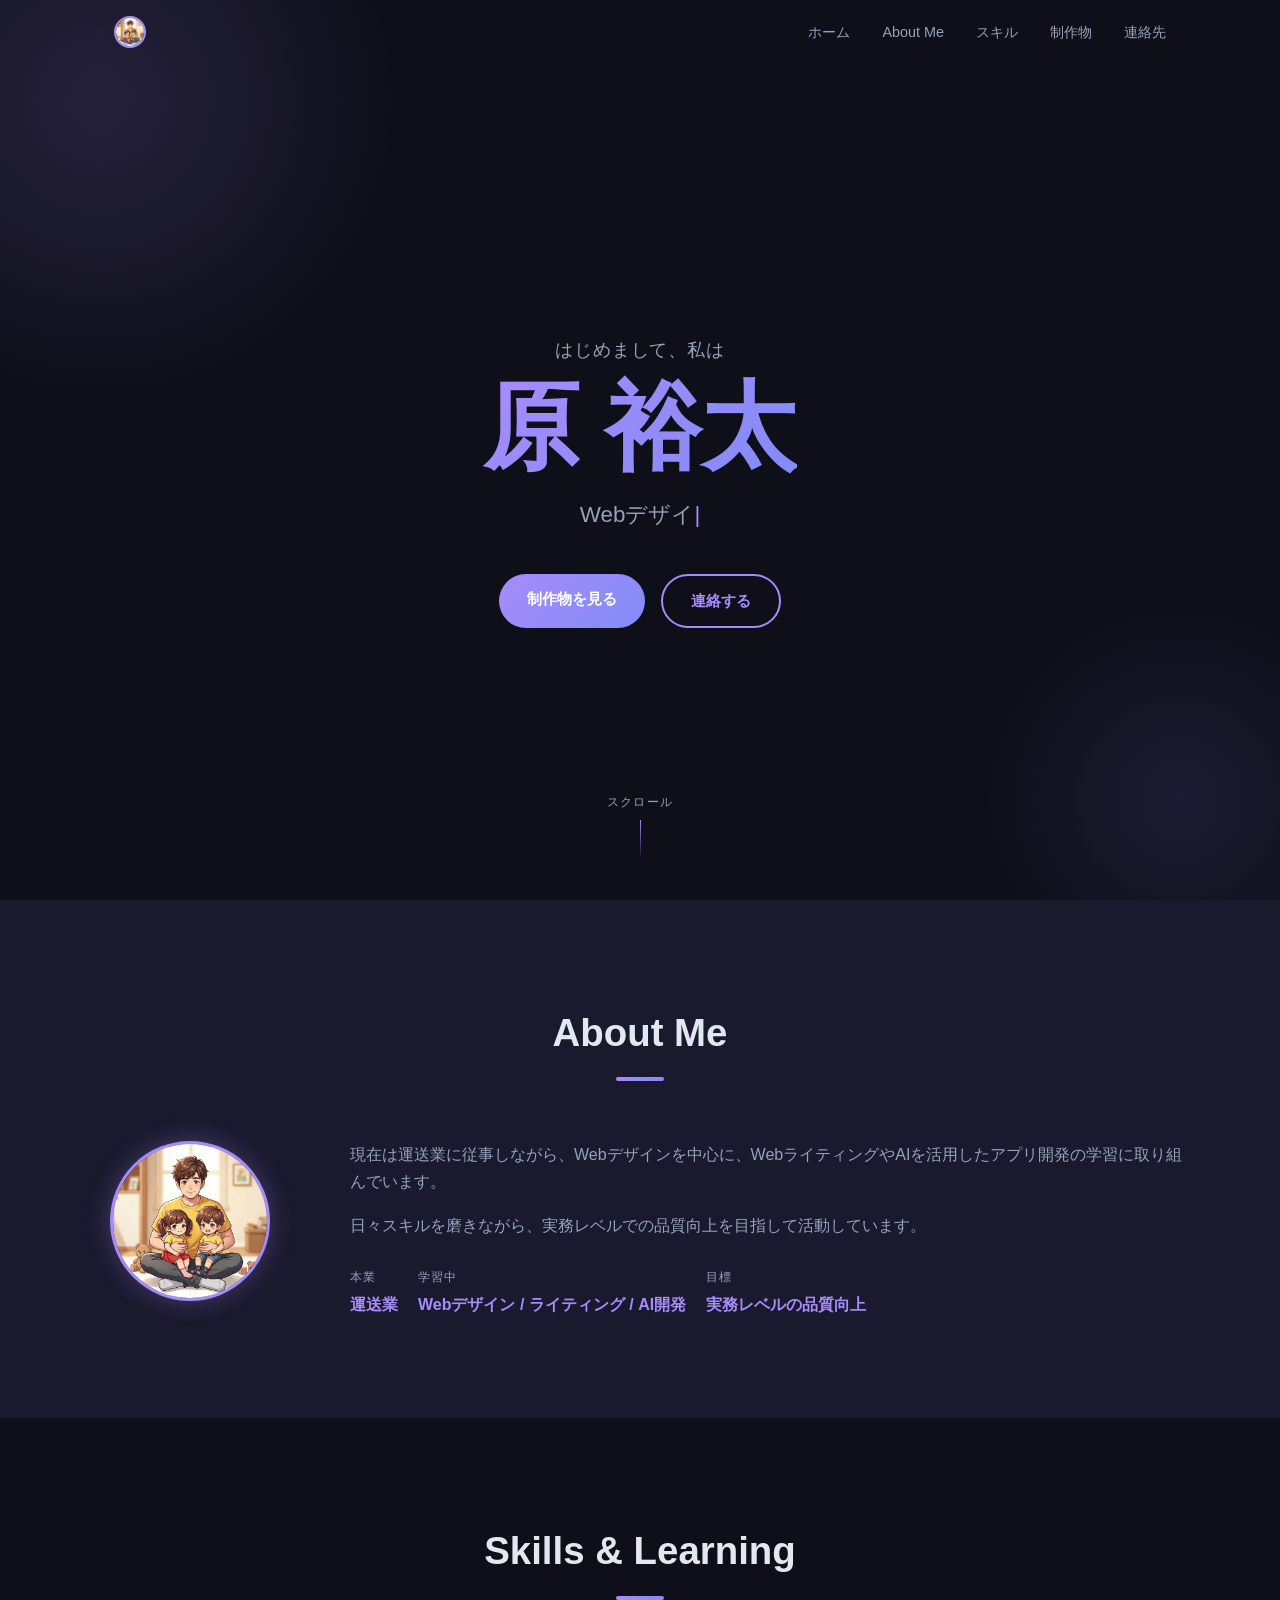
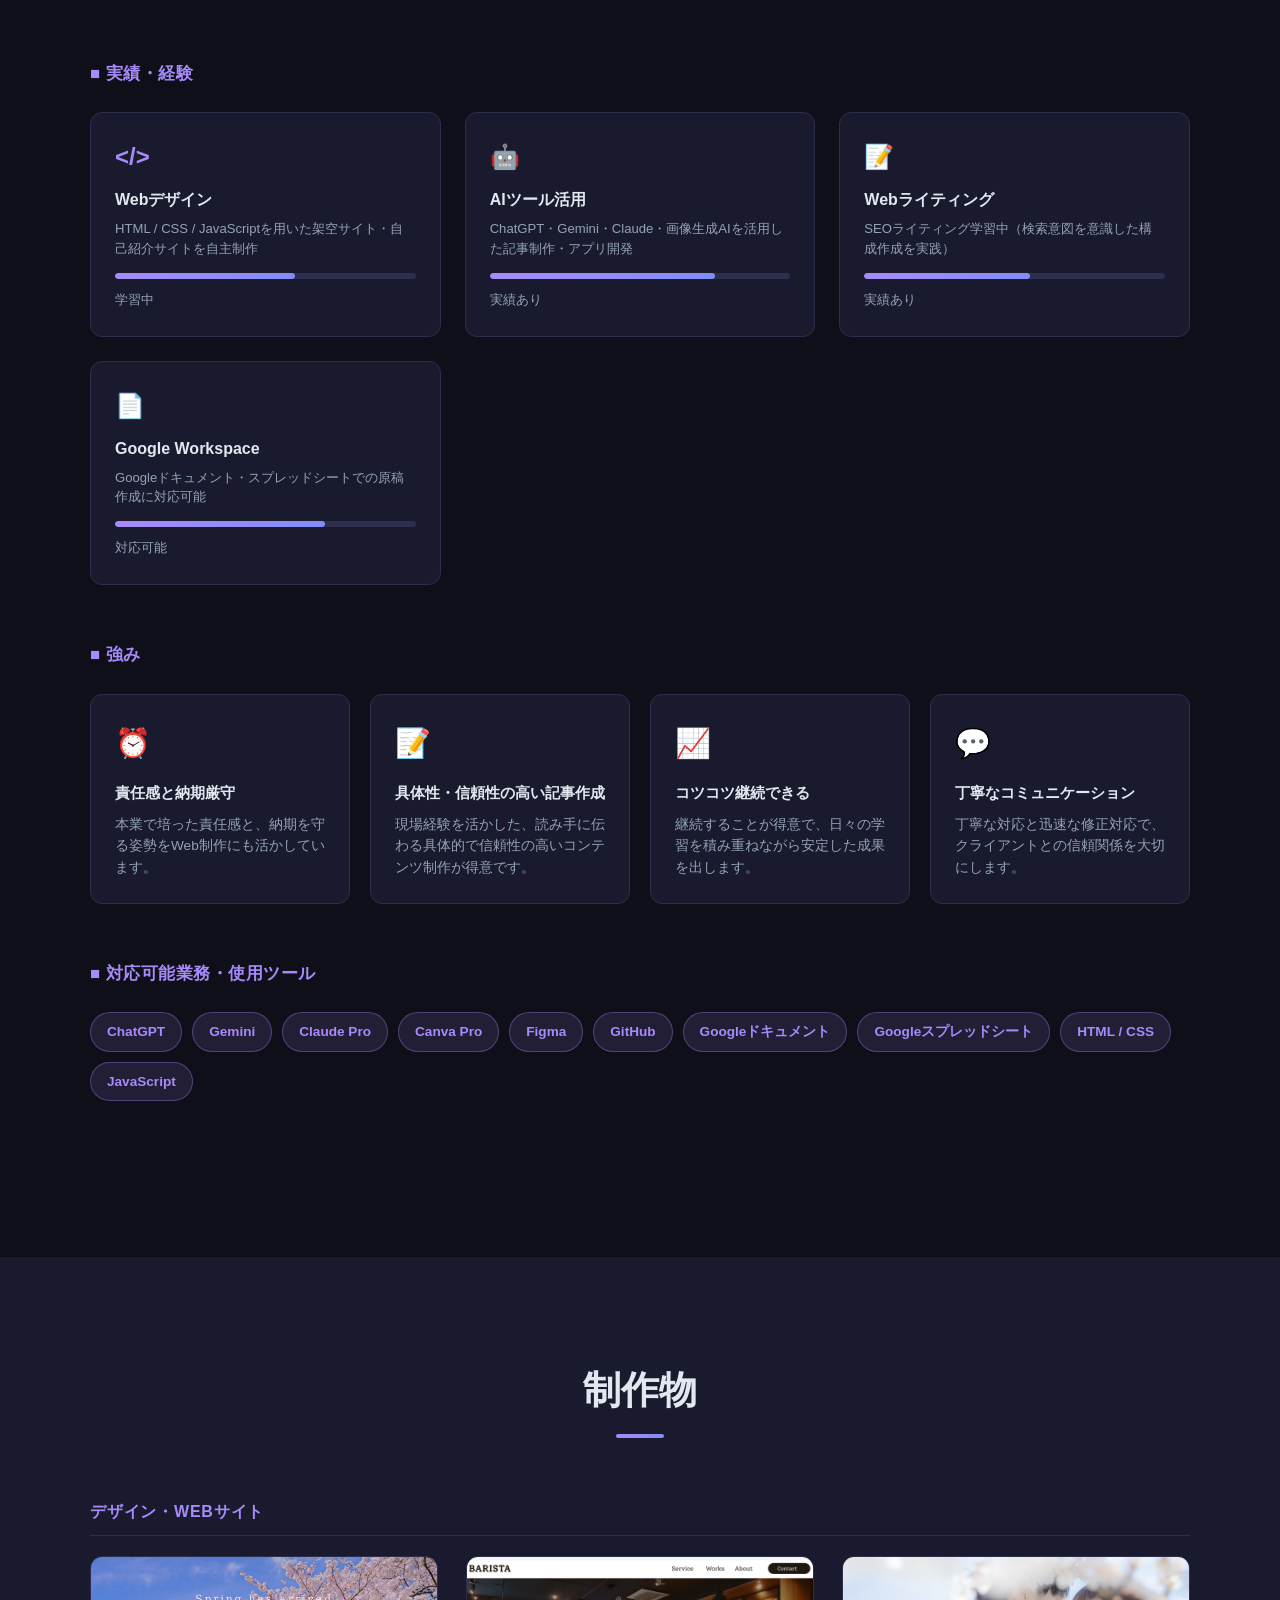
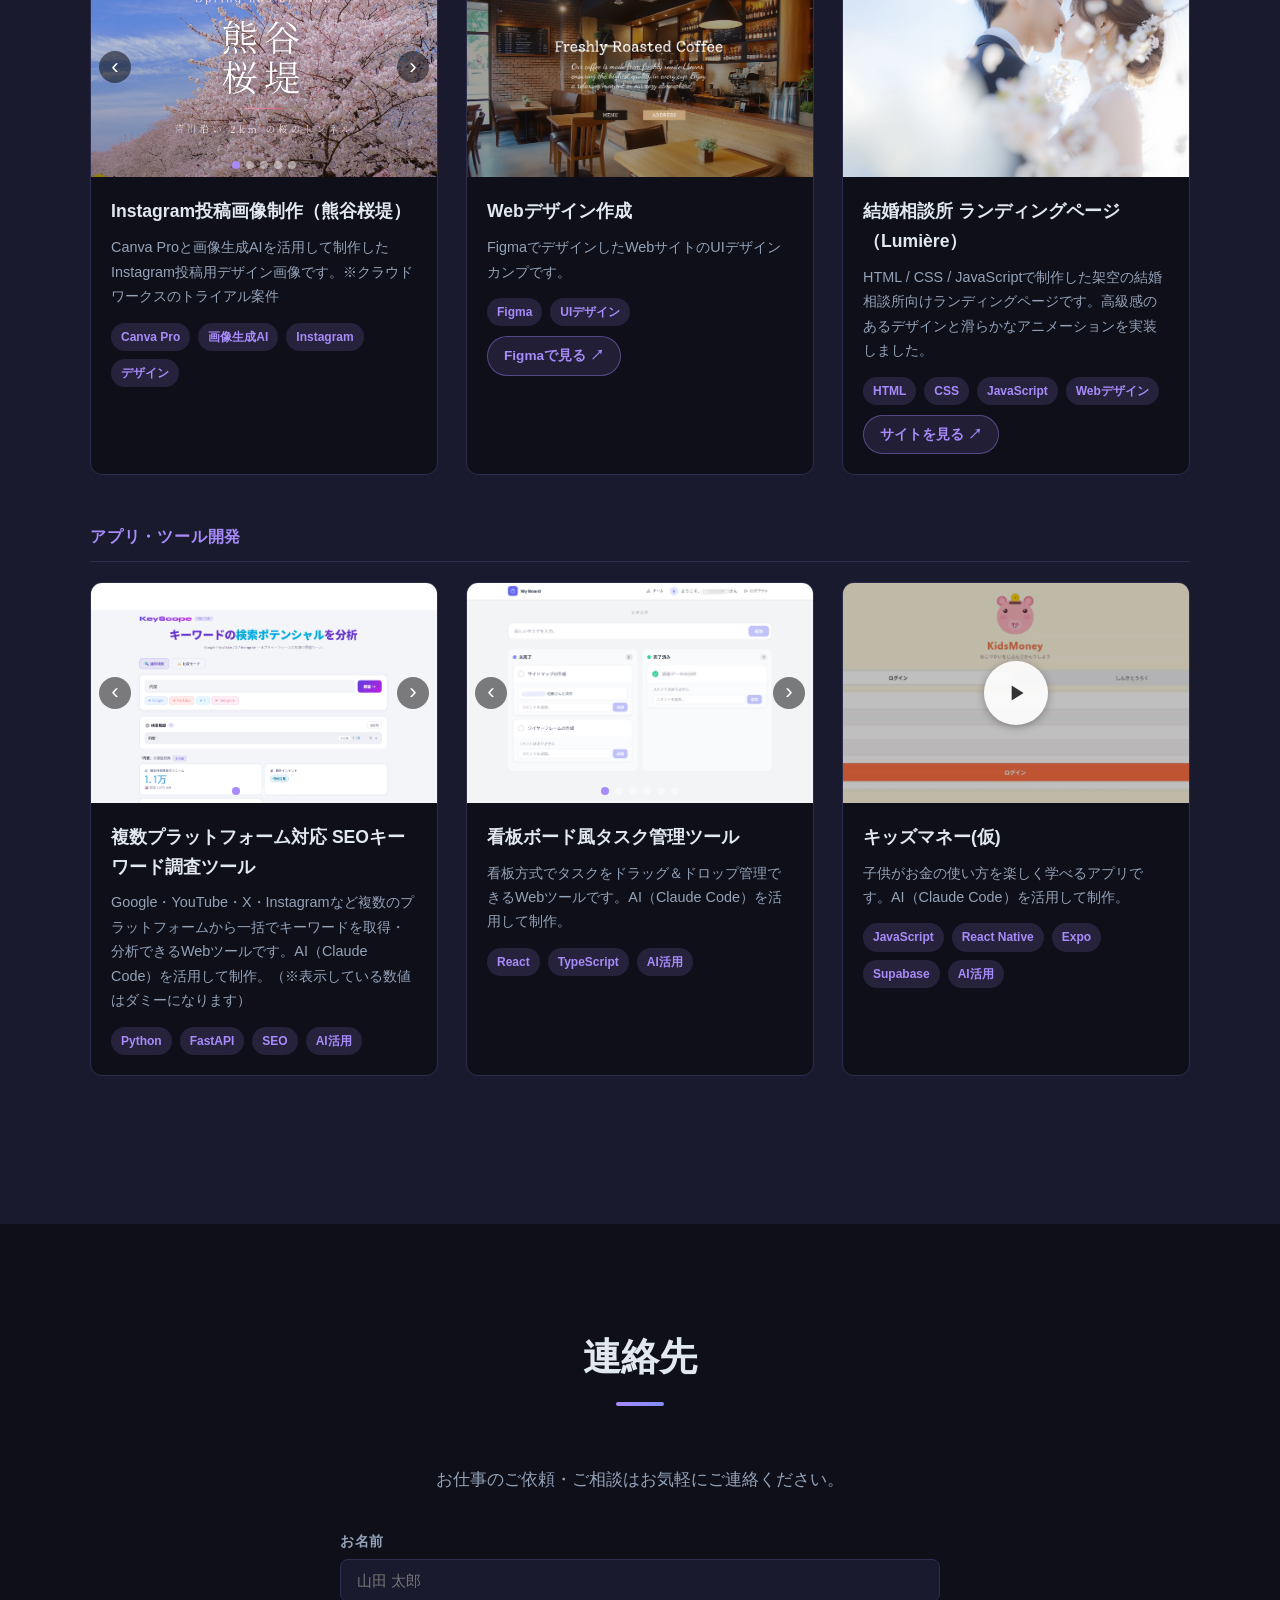
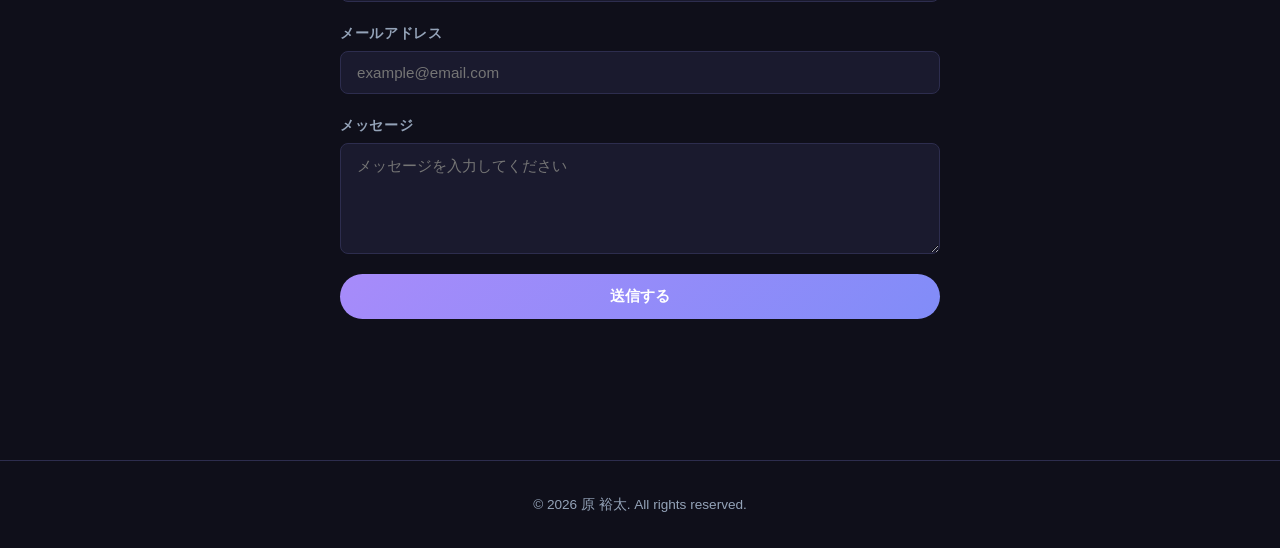
==== index.html @ 86b6c6b3 "キッズマネー動画プレイヤーをカスタムコントロールに変更 ネイティブコントロールを廃止し全画面ボタンを根本的に削除。 再生/一時停止・シークバー・時間表示のカスタムUIを実装。  Co-Authored" ====
<!DOCTYPE html>
<html lang="ja">
<head>
  <meta charset="UTF-8">
  <meta name="viewport" content="width=device-width, initial-scale=1.0">
  <title>Portfolio | 原 裕太</title>
  <link rel="stylesheet" href="style.css">
</head>
<body>

  <!-- ナビゲーション -->
  <nav id="navbar">
    <div class="nav-container">
      <a href="#hero" class="nav-logo"><img src="photo2.png" alt="原 裕太" class="nav-avatar"></a>
      <ul class="nav-links">
        <li><a href="#hero">ホーム</a></li>
        <li><a href="#about">About Me</a></li>
        <li><a href="#skills">スキル</a></li>
        <li><a href="#works">制作物</a></li>
        <li><a href="#contact">連絡先</a></li>
      </ul>
      <button class="hamburger" id="hamburger" aria-label="メニュー">
        <span></span><span></span><span></span>
      </button>
    </div>
  </nav>

  <!-- ヒーローセクション -->
  <section id="hero">
    <div class="hero-content">
      <p class="hero-greeting">はじめまして、私は</p>
      <h1 class="hero-name">原 裕太</h1>
      <p class="hero-title"><span id="typed-text"></span><span class="cursor">|</span></p>
      <div class="hero-buttons">
        <a href="#works" class="btn btn-primary">制作物を見る</a>
        <a href="#contact" class="btn btn-outline">連絡する</a>
      </div>
    </div>
    <div class="hero-scroll">
      <span>スクロール</span>
      <div class="scroll-line"></div>
    </div>
  </section>

  <!-- About Me セクション -->
  <section id="about">
    <div class="container">
      <h2 class="section-title fade-in">About Me</h2>
      <div class="about-grid">
        <div class="about-avatar fade-in">
          <div class="avatar-circle">
            <img src="photo2.png" alt="原 裕太">
          </div>
        </div>
        <div class="about-text fade-in">
          <p>現在は運送業に従事しながら、Webデザインを中心に、WebライティングやAIを活用したアプリ開発の学習に取り組んでいます。</p>
          <p>日々スキルを磨きながら、実務レベルでの品質向上を目指して活動しています。</p>
          <div class="about-meta">
            <div class="meta-item">
              <span class="meta-label">本業</span>
              <span class="meta-value">運送業</span>
            </div>
            <div class="meta-item">
              <span class="meta-label">学習中</span>
              <span class="meta-value">Webデザイン / ライティング / AI開発</span>
            </div>
            <div class="meta-item">
              <span class="meta-label">目標</span>
              <span class="meta-value">実務レベルの品質向上</span>
            </div>
          </div>
        </div>
      </div>
    </div>
  </section>

  <!-- スキルセクション -->
  <section id="skills">
    <div class="container">
      <h2 class="section-title fade-in">Skills &amp; Learning</h2>

      <!-- 実績・経験 -->
      <div class="skills-block fade-in">
        <h3 class="skills-block-title">&#9632; 実績・経験</h3>
        <div class="skills-grid">
          <div class="skill-card">
            <div class="skill-icon">&#60;/&#62;</div>
            <h4>Webデザイン</h4>
            <p class="skill-desc">HTML / CSS / JavaScriptを用いた架空サイト・自己紹介サイトを自主制作</p>
            <div class="skill-bar"><div class="skill-fill" data-width="60"></div></div>
            <span class="skill-percent">学習中</span>
          </div>
          <div class="skill-card">
            <div class="skill-icon">&#129302;</div>
            <h4>AIツール活用</h4>
            <p class="skill-desc">ChatGPT・Gemini・Claude・画像生成AIを活用した記事制作・アプリ開発</p>
            <div class="skill-bar"><div class="skill-fill" data-width="75"></div></div>
            <span class="skill-percent">実績あり</span>
          </div>
          <div class="skill-card">
            <div class="skill-icon">&#128221;</div>
            <h4>Webライティング</h4>
            <p class="skill-desc">SEOライティング学習中（検索意図を意識した構成作成を実践）</p>
            <div class="skill-bar"><div class="skill-fill" data-width="55"></div></div>
            <span class="skill-percent">実績あり</span>
          </div>
          <div class="skill-card">
            <div class="skill-icon">&#128196;</div>
            <h4>Google Workspace</h4>
            <p class="skill-desc">Googleドキュメント・スプレッドシートでの原稿作成に対応可能</p>
            <div class="skill-bar"><div class="skill-fill" data-width="70"></div></div>
            <span class="skill-percent">対応可能</span>
          </div>
        </div>
      </div>

      <!-- 強み -->
      <div class="strengths-block fade-in">
        <h3 class="skills-block-title">&#9632; 強み</h3>
        <div class="strengths-grid">
          <div class="strength-card">
            <div class="strength-icon">&#9200;</div>
            <h4>責任感と納期厳守</h4>
            <p>本業で培った責任感と、納期を守る姿勢をWeb制作にも活かしています。</p>
          </div>
          <div class="strength-card">
            <div class="strength-icon">&#128221;</div>
            <h4>具体性・信頼性の高い記事作成</h4>
            <p>現場経験を活かした、読み手に伝わる具体的で信頼性の高いコンテンツ制作が得意です。</p>
          </div>
          <div class="strength-card">
            <div class="strength-icon">&#128200;</div>
            <h4>コツコツ継続できる</h4>
            <p>継続することが得意で、日々の学習を積み重ねながら安定した成果を出します。</p>
          </div>
          <div class="strength-card">
            <div class="strength-icon">&#128172;</div>
            <h4>丁寧なコミュニケーション</h4>
            <p>丁寧な対応と迅速な修正対応で、クライアントとの信頼関係を大切にします。</p>
          </div>
        </div>
      </div>

      <!-- 使用ツール -->
      <div class="tools-block fade-in">
        <h3 class="skills-block-title">&#9632; 対応可能業務・使用ツール</h3>
        <div class="tools-list">
          <span class="tool-badge">ChatGPT</span>
          <span class="tool-badge">Gemini</span>
          <span class="tool-badge">Claude Pro</span>
          <span class="tool-badge">Canva Pro</span>
          <span class="tool-badge">Figma</span>
          <span class="tool-badge">GitHub</span>
          <span class="tool-badge">Googleドキュメント</span>
          <span class="tool-badge">Googleスプレッドシート</span>
          <span class="tool-badge">HTML / CSS</span>
          <span class="tool-badge">JavaScript</span>
        </div>
      </div>

    </div>
  </section>

  <!-- 制作物セクション -->
  <section id="works">
    <div class="container">
      <h2 class="section-title fade-in">制作物</h2>

      <div class="works-category fade-in">
        <h3 class="works-category-title">デザイン・WEBサイト</h3>
        <div class="works-grid">
          <div class="work-card fade-in">
            <div class="work-thumb work-slider-wrap">
              <div class="work-slider">
                <img src="熊谷桜堤1枚目.PNG" class="slider-img" alt="熊谷桜堤 Instagram投稿 1枚目">
                <img src="熊谷桜堤2枚目.PNG" class="slider-img" alt="熊谷桜堤 Instagram投稿 2枚目">
                <img src="熊谷桜堤3枚目.PNG" class="slider-img" alt="熊谷桜堤 Instagram投稿 3枚目">
                <img src="熊谷桜堤4枚目.PNG" class="slider-img" alt="熊谷桜堤 Instagram投稿 4枚目">
                <img src="熊谷桜堤5枚目.PNG" class="slider-img" alt="熊谷桜堤 Instagram投稿 5枚目">
              </div>
              <button class="slider-prev" aria-label="前へ">&#8249;</button>
              <button class="slider-next" aria-label="次へ">&#8250;</button>
              <div class="slider-dots">
                <span class="dot active"></span>
                <span class="dot"></span>
                <span class="dot"></span>
                <span class="dot"></span>
                <span class="dot"></span>
              </div>
            </div>
            <div class="work-info">
              <h3>Instagram投稿画像制作（熊谷桜堤）</h3>
              <p>Canva Proと画像生成AIを活用して制作したInstagram投稿用デザイン画像です。※クラウドワークスのトライアル案件</p>
              <div class="work-tags">
                <span class="tag">Canva Pro</span>
                <span class="tag">画像生成AI</span>
                <span class="tag">Instagram</span>
                <span class="tag">デザイン</span>
              </div>
            </div>
          </div>
          <div class="work-card fade-in">
            <div class="work-thumb" style="overflow: hidden; padding: 0; height: 220px;">
              <img src="BARISTA.png" alt="Webデザイン作成 BARISTA" style="width: 100%; height: 100%; object-fit: cover;">
            </div>
            <div class="work-info">
              <h3>Webデザイン作成</h3>
              <p>FigmaでデザインしたWebサイトのUIデザインカンプです。</p>
              <div class="work-tags">
                <span class="tag">Figma</span>
                <span class="tag">UIデザイン</span>
              </div>
              <a href="https://www.figma.com/design/JNxG5Az2VzM9Ky0dOaCyzb/Web%E3%83%87%E3%82%B6%E3%82%A4%E3%83%B3%EF%BC%91?node-id=10-17&t=kRoT1sZEmLHIhPpi-1" target="_blank" rel="noopener noreferrer" class="work-link">Figmaで見る &#8599;</a>
            </div>
          </div>
          <div class="work-card fade-in">
            <div class="work-thumb" style="overflow: hidden; padding: 0; height: 220px;">
              <img src="lumiere-site/images/hero-img-main.jpg" alt="Lumière 結婚相談所サイト" style="width: 100%; height: 100%; object-fit: cover;">
            </div>
            <div class="work-info">
              <h3>結婚相談所 ランディングページ（Lumière）</h3>
              <p>HTML / CSS / JavaScriptで制作した架空の結婚相談所向けランディングページです。高級感のあるデザインと滑らかなアニメーションを実装しました。</p>
              <div class="work-tags">
                <span class="tag">HTML</span>
                <span class="tag">CSS</span>
                <span class="tag">JavaScript</span>
                <span class="tag">Webデザイン</span>
              </div>
              <a href="lumiere-site/index.html" target="_blank" rel="noopener noreferrer" class="work-link">サイトを見る &#8599;</a>
            </div>
          </div>
        </div>
      </div>

      <div class="works-category fade-in">
        <h3 class="works-category-title">アプリ・ツール開発</h3>
        <div class="works-grid">
          <div class="work-card fade-in">
            <div class="work-thumb work-slider-wrap">
              <div class="work-slider">
                <img src="keyscope1.png" class="slider-img" alt="SEOキーワード調査ツール スクリーンショット1">
                <img src="keyscope2.png" class="slider-img" alt="SEOキーワード調査ツール スクリーンショット2">
                <img src="keyscope3.png" class="slider-img" alt="SEOキーワード調査ツール スクリーンショット3">
                <img src="keyscope4.png" class="slider-img" alt="SEOキーワード調査ツール スクリーンショット4">
                <img src="keyscope5.png" class="slider-img" alt="SEOキーワード調査ツール スクリーンショット5">
              </div>
              <button class="slider-prev" aria-label="前へ">&#8249;</button>
              <button class="slider-next" aria-label="次へ">&#8250;</button>
              <div class="slider-dots">
                <span class="dot active"></span>
                <span class="dot"></span>
                <span class="dot"></span>
                <span class="dot"></span>
                <span class="dot"></span>
              </div>
            </div>
            <div class="work-info">
              <h3>複数プラットフォーム対応 SEOキーワード調査ツール</h3>
              <p>Google・YouTube・X・Instagramなど複数のプラットフォームから一括でキーワードを取得・分析できるWebツールです。AI（Claude Code）を活用して制作。（※表示している数値はダミーになります）</p>
              <div class="work-tags">
                <span class="tag">Python</span>
                <span class="tag">FastAPI</span>
                <span class="tag">SEO</span>
                <span class="tag">AI活用</span>
              </div>
            </div>
          </div>
          <div class="work-card fade-in">
            <div class="work-thumb work-slider-wrap">
              <div class="work-slider">
                <img src="task1.png" class="slider-img" alt="看板ボード風タスク管理ツール スクリーンショット1">
                <img src="task2.png" class="slider-img" alt="看板ボード風タスク管理ツール スクリーンショット2">
                <img src="task3.png" class="slider-img" alt="看板ボード風タスク管理ツール スクリーンショット3">
                <img src="task4.png" class="slider-img" alt="看板ボード風タスク管理ツール スクリーンショット4">
                <img src="task5.png" class="slider-img" alt="看板ボード風タスク管理ツール スクリーンショット5">
                <img src="task6.png" class="slider-img" alt="看板ボード風タスク管理ツール スクリーンショット6">
              </div>
              <button class="slider-prev" aria-label="前へ">&#8249;</button>
              <button class="slider-next" aria-label="次へ">&#8250;</button>
              <div class="slider-dots">
                <span class="dot active"></span>
                <span class="dot"></span>
                <span class="dot"></span>
                <span class="dot"></span>
                <span class="dot"></span>
                <span class="dot"></span>
              </div>
            </div>
            <div class="work-info">
              <h3>看板ボード風タスク管理ツール</h3>
              <p>看板方式でタスクをドラッグ＆ドロップ管理できるWebツールです。AI（Claude Code）を活用して制作。</p>
              <div class="work-tags">
                <span class="tag">React</span>
                <span class="tag">TypeScript</span>
                <span class="tag">AI活用</span>
              </div>
            </div>
          </div>
          <div class="work-card fade-in">
            <div class="work-thumb kidsmoney-thumb" style="overflow: hidden; padding: 0; height: 220px; position: relative; cursor: pointer;">
              <video id="kidsmoneyVideo" src="キッズマネー4.mov" poster="キッズマネーサムネ.png" style="width: 100%; height: 100%; object-fit: cover;" preload="metadata" playsinline></video>
              <div class="kidsmoney-overlay" style="position: absolute; inset: 0; display: flex; align-items: center; justify-content: center; background: rgba(0,0,0,0.25);">
                <div style="width: 64px; height: 64px; background: rgba(255,255,255,0.9); border-radius: 50%; display: flex; align-items: center; justify-content: center; box-shadow: 0 2px 8px rgba(0,0,0,0.3); pointer-events: none;">
                  <svg width="26" height="26" viewBox="0 0 24 24"><polygon points="8,5 19,12 8,19" fill="#333"/></svg>
                </div>
              </div>
            </div>
            <div class="work-info">
              <h3>キッズマネー(仮)</h3>
              <p>子供がお金の使い方を楽しく学べるアプリです。AI（Claude Code）を活用して制作。</p>
              <div class="work-tags">
                <span class="tag">JavaScript</span>
                <span class="tag">React Native</span>
                <span class="tag">Expo</span>
                <span class="tag">Supabase</span>
                <span class="tag">AI活用</span>
              </div>
            </div>
          </div>
        </div>
      </div>

    </div>
  </section>

  <!-- 連絡先セクション -->
  <section id="contact">
    <div class="container">
      <h2 class="section-title fade-in">連絡先</h2>
      <div class="contact-wrapper fade-in">
        <p class="contact-lead">お仕事のご依頼・ご相談はお気軽にご連絡ください。</p>
        <form class="contact-form" id="contact-form" action="https://formspree.io/f/xpqbyqbp" method="POST">
          <div class="form-group">
            <label for="name">お名前</label>
            <input type="text" id="name" placeholder="山田 太郎" required>
          </div>
          <div class="form-group">
            <label for="email">メールアドレス</label>
            <input type="email" id="email" placeholder="example@email.com" required>
          </div>
          <div class="form-group">
            <label for="message">メッセージ</label>
            <textarea id="message" rows="5" placeholder="メッセージを入力してください" required></textarea>
          </div>
          <button type="submit" class="btn btn-primary btn-full">送信する</button>
          <p class="form-notice" id="form-notice"></p>
        </form>
      </div>
    </div>
  </section>

  <!-- フッター -->
  <footer>
    <p>&copy; 2026 原 裕太. All rights reserved.</p>
  </footer>

  <!-- 動画モーダル -->
  <div id="video-modal" style="display:none; position:fixed; inset:0; background:rgba(0,0,0,0.88); z-index:2000; align-items:center; justify-content:center;">
    <button id="video-modal-close" style="position:absolute; top:16px; right:20px; background:none; border:none; color:#fff; font-size:2.4rem; line-height:1; cursor:pointer; z-index:2001;">&times;</button>
    <div class="km-player">
      <video id="kidsmoneyModalVideo" src="キッズマネー4.mov" style="width:100%; max-height:78vh; display:block; border-radius:8px 8px 0 0; background:#000;"></video>
      <div class="km-controls">
        <button class="km-playbtn" aria-label="再生">&#9654;</button>
        <span class="km-time">0:00</span>
        <input type="range" class="km-progress" value="0" min="0" max="100" step="0.1">
        <span class="km-duration">0:00</span>
      </div>
    </div>
  </div>

  <!-- ライトボックス -->
  <div id="lightbox" class="lightbox" role="dialog" aria-modal="true" aria-label="画像拡大表示">
    <button class="lightbox-close" id="lightbox-close" aria-label="閉じる">&times;</button>
    <button class="lightbox-prev" id="lightbox-prev" aria-label="前へ">&#8249;</button>
    <img class="lightbox-img" id="lightbox-img" src="" alt="">
    <button class="lightbox-next" id="lightbox-next" aria-label="次へ">&#8250;</button>
    <div class="lightbox-counter" id="lightbox-counter"></div>
  </div>

  <script src="script.js"></script>
  <script>
    (function () {
      const thumb     = document.querySelector('.kidsmoney-thumb');
      const modal     = document.getElementById('video-modal');
      const video     = document.getElementById('kidsmoneyModalVideo');
      const closeBtn  = document.getElementById('video-modal-close');
      const playBtn   = document.querySelector('.km-playbtn');
      const progress  = document.querySelector('.km-progress');
      const timeEl    = document.querySelector('.km-time');
      const durEl     = document.querySelector('.km-duration');
      if (!thumb || !modal || !video) return;

      function fmt(s) {
        const m = Math.floor(s / 60);
        return m + ':' + String(Math.floor(s % 60)).padStart(2, '0');
      }

      thumb.addEventListener('click', function () {
        modal.style.display = 'flex';
        document.body.style.overflow = 'hidden';
      });

      function closeModal() {
        video.pause();
        playBtn.innerHTML = '&#9654;';
        modal.style.display = 'none';
        document.body.style.overflow = '';
      }

      playBtn.addEventListener('click', function () {
        if (video.paused) { video.play(); playBtn.innerHTML = '&#9646;&#9646;'; }
        else              { video.pause(); playBtn.innerHTML = '&#9654;'; }
      });

      video.addEventListener('loadedmetadata', function () {
        durEl.textContent = fmt(video.duration);
      });

      video.addEventListener('timeupdate', function () {
        if (video.duration) {
          progress.value = (video.currentTime / video.duration) * 100;
          timeEl.textContent = fmt(video.currentTime);
        }
      });

      video.addEventListener('ended', function () {
        playBtn.innerHTML = '&#9654;';
      });

      progress.addEventListener('input', function () {
        video.currentTime = (progress.value / 100) * video.duration;
      });

      closeBtn.addEventListener('click', closeModal);
      modal.addEventListener('click', function (e) {
        if (e.target === modal) closeModal();
      });
      document.addEventListener('keydown', function (e) {
        if (e.key === 'Escape') closeModal();
      });
    })();
  </script>
</body>
</html>
---- style.css ----
/* ===== リセット & ベース ===== */
*, *::before, *::after {
  box-sizing: border-box;
  margin: 0;
  padding: 0;
}

:root {
  --bg: #0f0f1a;
  --bg-card: #1a1a2e;
  --accent: #a78bfa;
  --accent2: #818cf8;
  --text: #e2e8f0;
  --text-muted: #94a3b8;
  --border: #2d2d4e;
  --radius: 12px;
  --nav-height: 64px;
}

html {
  scroll-behavior: smooth;
}

body {
  background: var(--bg);
  color: var(--text);
  font-family: 'Segoe UI', 'Hiragino Sans', 'Meiryo', sans-serif;
  line-height: 1.7;
  overflow-x: hidden;
}

a {
  text-decoration: none;
  color: inherit;
}

/* ===== ナビゲーション ===== */
#navbar {
  position: fixed;
  top: 0;
  left: 0;
  right: 0;
  height: var(--nav-height);
  z-index: 100;
  transition: background 0.3s, backdrop-filter 0.3s;
}

#navbar.scrolled {
  background: rgba(15, 15, 26, 0.9);
  backdrop-filter: blur(12px);
  border-bottom: 1px solid var(--border);
}

.nav-container {
  max-width: 1100px;
  margin: 0 auto;
  height: 100%;
  padding: 0 24px;
  display: flex;
  align-items: center;
  justify-content: space-between;
}

.nav-logo {
  display: flex;
  align-items: center;
  text-decoration: none;
}

.nav-avatar {
  width: 32px;
  height: 32px;
  max-height: calc(var(--nav-height) - 24px);
  border-radius: 50%;
  object-fit: cover;
  border: 2px solid var(--accent);
  display: block;
  transition: border-color 0.3s ease, transform 0.3s ease;
}

.nav-avatar:hover {
  border-color: var(--accent2);
  transform: scale(1.08);
}

.nav-links {
  list-style: none;
  display: flex;
  gap: 32px;
}

.nav-links a {
  font-size: 0.9rem;
  color: var(--text-muted);
  transition: color 0.2s;
  position: relative;
}

.nav-links a::after {
  content: '';
  position: absolute;
  bottom: -4px;
  left: 0;
  width: 0;
  height: 2px;
  background: var(--accent);
  transition: width 0.3s;
}

.nav-links a:hover {
  color: var(--text);
}

.nav-links a:hover::after {
  width: 100%;
}

.hamburger {
  display: none;
  flex-direction: column;
  gap: 5px;
  background: none;
  border: none;
  cursor: pointer;
  padding: 4px;
}

.hamburger span {
  display: block;
  width: 24px;
  height: 2px;
  background: var(--text);
  transition: transform 0.3s, opacity 0.3s;
}

/* ===== ヒーローセクション ===== */
#hero {
  min-height: 100vh;
  display: flex;
  align-items: center;
  justify-content: center;
  position: relative;
  overflow: hidden;
  padding: var(--nav-height) 24px 0;
}

#hero::before {
  content: '';
  position: absolute;
  top: -200px;
  left: -200px;
  width: 600px;
  height: 600px;
  background: radial-gradient(circle, rgba(167,139,250,0.15) 0%, transparent 70%);
  pointer-events: none;
}

#hero::after {
  content: '';
  position: absolute;
  bottom: -100px;
  right: -100px;
  width: 400px;
  height: 400px;
  background: radial-gradient(circle, rgba(129,140,248,0.1) 0%, transparent 70%);
  pointer-events: none;
}

.hero-content {
  text-align: center;
  z-index: 1;
}

.hero-greeting {
  color: var(--text-muted);
  font-size: 1.1rem;
  margin-bottom: 8px;
  letter-spacing: 0.05em;
}

.hero-name {
  font-size: clamp(3rem, 8vw, 6rem);
  font-weight: 800;
  background: linear-gradient(135deg, var(--accent) 0%, var(--accent2) 100%);
  -webkit-background-clip: text;
  -webkit-text-fill-color: transparent;
  background-clip: text;
  line-height: 1.1;
  margin-bottom: 16px;
}

.hero-title {
  font-size: clamp(1rem, 2.5vw, 1.4rem);
  color: var(--text-muted);
  margin-bottom: 40px;
  min-height: 2rem;
}

.cursor {
  animation: blink 1s infinite;
  color: var(--accent);
}

@keyframes blink {
  0%, 100% { opacity: 1; }
  50% { opacity: 0; }
}

.hero-buttons {
  display: flex;
  gap: 16px;
  justify-content: center;
  flex-wrap: wrap;
}

.btn {
  padding: 12px 28px;
  border-radius: 50px;
  font-size: 0.95rem;
  font-weight: 600;
  transition: transform 0.2s, box-shadow 0.2s, background 0.2s;
  cursor: pointer;
  border: none;
  display: inline-block;
}

.btn-primary {
  background: linear-gradient(135deg, var(--accent), var(--accent2));
  color: #fff;
}

.btn-primary:hover {
  transform: translateY(-2px);
  box-shadow: 0 8px 20px rgba(167,139,250,0.4);
}

.btn-outline {
  border: 2px solid var(--accent);
  color: var(--accent);
  background: transparent;
}

.btn-outline:hover {
  background: rgba(167,139,250,0.1);
  transform: translateY(-2px);
}

.btn-full {
  width: 100%;
  text-align: center;
}

.hero-scroll {
  position: absolute;
  bottom: 40px;
  left: 50%;
  transform: translateX(-50%);
  display: flex;
  flex-direction: column;
  align-items: center;
  gap: 8px;
  color: var(--text-muted);
  font-size: 0.75rem;
  letter-spacing: 0.1em;
}

.scroll-line {
  width: 1px;
  height: 40px;
  background: linear-gradient(to bottom, var(--accent), transparent);
  animation: scrollDown 1.5s ease-in-out infinite;
}

@keyframes scrollDown {
  0% { transform: scaleY(0); transform-origin: top; }
  50% { transform: scaleY(1); transform-origin: top; }
  100% { transform: scaleY(1); transform-origin: bottom; opacity: 0; }
}

/* ===== 共通セクション ===== */
section {
  padding: 100px 24px;
}

.container {
  max-width: 1100px;
  margin: 0 auto;
}

.section-title {
  font-size: clamp(1.8rem, 4vw, 2.4rem);
  font-weight: 700;
  text-align: center;
  margin-bottom: 60px;
  position: relative;
}

.section-title::after {
  content: '';
  display: block;
  width: 48px;
  height: 4px;
  background: linear-gradient(90deg, var(--accent), var(--accent2));
  border-radius: 2px;
  margin: 12px auto 0;
}

/* ===== フェードイン ===== */
.fade-in {
  opacity: 0;
  transform: translateY(30px);
  transition: opacity 0.7s ease, transform 0.7s ease;
}

.fade-in.visible {
  opacity: 1;
  transform: translateY(0);
}

/* ===== 自己紹介 ===== */
#about {
  background: var(--bg-card);
}

.about-grid {
  display: grid;
  grid-template-columns: 200px 1fr;
  gap: 60px;
  align-items: start;
}

.about-avatar {
  display: flex;
  justify-content: center;
}

.avatar-circle {
  width: 160px;
  height: 160px;
  border-radius: 50%;
  border: 3px solid var(--accent);
  overflow: hidden;
  box-shadow: 0 0 24px rgba(167,139,250,0.3);
}

.avatar-circle img {
  width: 100%;
  height: 100%;
  object-fit: cover;
  display: block;
}

.about-text p {
  color: var(--text-muted);
  margin-bottom: 16px;
}

.about-meta {
  margin-top: 28px;
  display: flex;
  flex-wrap: wrap;
  gap: 20px;
}

.meta-item {
  display: flex;
  flex-direction: column;
  gap: 4px;
}

.meta-label {
  font-size: 0.75rem;
  text-transform: uppercase;
  letter-spacing: 0.1em;
  color: var(--text-muted);
}

.meta-value {
  font-weight: 600;
  color: var(--accent);
}

/* ===== スキル ===== */
.skills-grid {
  display: grid;
  grid-template-columns: repeat(auto-fill, minmax(280px, 1fr));
  gap: 24px;
}

.skill-card {
  background: var(--bg-card);
  border: 1px solid var(--border);
  border-radius: var(--radius);
  padding: 24px;
  transition: transform 0.2s, border-color 0.2s;
}

.skill-card:hover {
  transform: translateY(-4px);
  border-color: var(--accent);
}

.skill-icon {
  font-size: 1.5rem;
  font-weight: 700;
  color: var(--accent);
  margin-bottom: 8px;
}

.skill-card h3 {
  font-size: 1rem;
  margin-bottom: 14px;
}

.skill-bar {
  height: 6px;
  background: var(--border);
  border-radius: 3px;
  overflow: hidden;
  margin-bottom: 6px;
}

.skill-fill {
  height: 100%;
  width: 0;
  background: linear-gradient(90deg, var(--accent), var(--accent2));
  border-radius: 3px;
  transition: width 1.2s cubic-bezier(0.4, 0, 0.2, 1);
}

.skill-percent {
  font-size: 0.8rem;
  color: var(--text-muted);
}

/* ===== 制作物 ===== */
#works {
  background: var(--bg-card);
}

.works-category {
  margin-bottom: 48px;
}

.works-category-title {
  font-size: 1rem;
  font-weight: 600;
  color: var(--accent);
  letter-spacing: 0.05em;
  margin-bottom: 20px;
  padding-bottom: 10px;
  border-bottom: 1px solid var(--border);
}

.works-grid {
  display: grid;
  grid-template-columns: repeat(auto-fill, minmax(300px, 1fr));
  gap: 28px;
}

.work-card {
  background: var(--bg);
  border: 1px solid var(--border);
  border-radius: var(--radius);
  overflow: hidden;
  transition: transform 0.2s, box-shadow 0.2s;
}

.work-card:hover {
  transform: translateY(-6px);
  box-shadow: 0 16px 40px rgba(0,0,0,0.4);
}

.work-thumb {
  height: 160px;
  display: flex;
  align-items: center;
  justify-content: center;
}

.work-thumb-icon {
  font-size: 3rem;
}

.work-info {
  padding: 20px;
}

.work-info h3 {
  margin-bottom: 8px;
  font-size: 1.1rem;
}

.work-info p {
  color: var(--text-muted);
  font-size: 0.9rem;
  margin-bottom: 14px;
}

.work-link {
  display: inline-block;
  margin-top: 12px;
  padding: 7px 16px;
  background: rgba(167,139,250,0.12);
  border: 1px solid rgba(167,139,250,0.4);
  color: var(--accent);
  border-radius: 50px;
  font-size: 0.85rem;
  font-weight: 600;
  transition: background 0.2s, transform 0.2s;
}

.work-link:hover {
  background: rgba(167,139,250,0.25);
  transform: translateY(-2px);
}

.work-tags {
  display: flex;
  flex-wrap: wrap;
  gap: 8px;
}

.tag {
  padding: 4px 10px;
  background: rgba(167,139,250,0.15);
  color: var(--accent);
  border-radius: 20px;
  font-size: 0.75rem;
  font-weight: 600;
}

.work-link {
  display: inline-block;
  margin-top: 10px;
  color: var(--accent);
  font-size: 0.85rem;
  font-weight: 600;
  text-decoration: none;
  transition: opacity 0.2s;
}
.work-link:hover { opacity: 0.7; }

/* ===== 連絡先 ===== */
.contact-wrapper {
  max-width: 600px;
  margin: 0 auto;
}

.contact-lead {
  text-align: center;
  color: var(--text-muted);
  margin-bottom: 36px;
  font-size: 1.05rem;
}

.contact-form {
  display: flex;
  flex-direction: column;
  gap: 20px;
}

.form-group {
  display: flex;
  flex-direction: column;
  gap: 6px;
}

.form-group label {
  font-size: 0.85rem;
  font-weight: 600;
  color: var(--text-muted);
  letter-spacing: 0.05em;
}

.form-group input,
.form-group textarea {
  background: var(--bg-card);
  border: 1px solid var(--border);
  border-radius: 8px;
  padding: 12px 16px;
  color: var(--text);
  font-size: 0.95rem;
  font-family: inherit;
  transition: border-color 0.2s;
  resize: vertical;
}

.form-group input:focus,
.form-group textarea:focus {
  outline: none;
  border-color: var(--accent);
}

.form-notice {
  text-align: center;
  font-size: 0.9rem;
  min-height: 1.4em;
  color: #4ade80;
}

/* ===== スキルブロック ===== */
.skills-block,
.strengths-block,
.tools-block {
  margin-bottom: 56px;
}

.skills-block-title {
  font-size: 1.05rem;
  font-weight: 700;
  color: var(--accent);
  margin-bottom: 24px;
  letter-spacing: 0.03em;
}

.skill-card h4 {
  font-size: 1rem;
  margin-bottom: 6px;
}

.skill-desc {
  font-size: 0.82rem;
  color: var(--text-muted);
  margin-bottom: 14px;
  line-height: 1.5;
}

/* ===== 強みカード ===== */
.strengths-grid {
  display: grid;
  grid-template-columns: repeat(auto-fill, minmax(240px, 1fr));
  gap: 20px;
}

.strength-card {
  background: var(--bg-card);
  border: 1px solid var(--border);
  border-radius: var(--radius);
  padding: 24px;
  transition: transform 0.2s, border-color 0.2s;
}

.strength-card:hover {
  transform: translateY(-4px);
  border-color: var(--accent);
}

.strength-icon {
  font-size: 1.8rem;
  margin-bottom: 12px;
}

.strength-card h4 {
  font-size: 0.95rem;
  margin-bottom: 8px;
}

.strength-card p {
  font-size: 0.85rem;
  color: var(--text-muted);
  line-height: 1.6;
}

/* ===== ツールバッジ ===== */
.tools-list {
  display: flex;
  flex-wrap: wrap;
  gap: 10px;
}

.tool-badge {
  padding: 7px 16px;
  background: rgba(167,139,250,0.12);
  border: 1px solid rgba(167,139,250,0.35);
  color: var(--accent);
  border-radius: 50px;
  font-size: 0.85rem;
  font-weight: 600;
  transition: background 0.2s, transform 0.2s;
}

.tool-badge:hover {
  background: rgba(167,139,250,0.25);
  transform: translateY(-2px);
}

/* ===== 画像スライダー ===== */
.work-slider-wrap {
  position: relative;
  height: 220px;
  overflow: hidden;
  padding: 0;
  background: #000;
}

.work-slider {
  display: flex;
  width: 100%;
  height: 100%;
  transition: transform 0.4s ease;
}

.slider-img {
  flex-shrink: 0;
  width: 100%;
  height: 100%;
  object-fit: cover;
}

.slider-prev,
.slider-next {
  position: absolute;
  top: 50%;
  transform: translateY(-50%);
  background: rgba(0, 0, 0, 0.5);
  color: #fff;
  border: none;
  width: 32px;
  height: 32px;
  border-radius: 50%;
  font-size: 1.4rem;
  cursor: pointer;
  z-index: 2;
  transition: background 0.2s;
  display: flex;
  align-items: center;
  justify-content: center;
  line-height: 1;
}

.slider-prev { left: 8px; }
.slider-next { right: 8px; }

.slider-prev:hover,
.slider-next:hover {
  background: rgba(167, 139, 250, 0.75);
}

.slider-dots {
  position: absolute;
  bottom: 8px;
  left: 50%;
  transform: translateX(-50%);
  display: flex;
  gap: 6px;
  z-index: 2;
}

.dot {
  width: 8px;
  height: 8px;
  border-radius: 50%;
  background: rgba(255, 255, 255, 0.45);
  cursor: pointer;
  transition: background 0.2s;
}

.dot.active {
  background: var(--accent);
}

/* ===== ライトボックス ===== */
.lightbox {
  display: none;
  position: fixed;
  inset: 0;
  background: rgba(0, 0, 0, 0.92);
  z-index: 1000;
  align-items: center;
  justify-content: center;
}

.lightbox.open {
  display: flex;
}

.lightbox-img {
  max-width: 90vw;
  max-height: 88vh;
  object-fit: contain;
  border-radius: 6px;
  box-shadow: 0 8px 40px rgba(0, 0, 0, 0.6);
  user-select: none;
}

.lightbox-close {
  position: fixed;
  top: 20px;
  right: 24px;
  background: none;
  border: none;
  color: #fff;
  font-size: 2.4rem;
  line-height: 1;
  cursor: pointer;
  opacity: 0.7;
  transition: opacity 0.2s;
  z-index: 1001;
}

.lightbox-close:hover { opacity: 1; }

.lightbox-prev,
.lightbox-next {
  position: fixed;
  top: 50%;
  transform: translateY(-50%);
  background: rgba(255, 255, 255, 0.12);
  border: none;
  color: #fff;
  font-size: 2.4rem;
  width: 52px;
  height: 52px;
  border-radius: 50%;
  cursor: pointer;
  z-index: 1001;
  display: flex;
  align-items: center;
  justify-content: center;
  transition: background 0.2s;
}

.lightbox-prev { left: 20px; }
.lightbox-next { right: 20px; }

.lightbox-prev:hover,
.lightbox-next:hover {
  background: rgba(167, 139, 250, 0.5);
}

.lightbox-counter {
  position: fixed;
  bottom: 24px;
  left: 50%;
  transform: translateX(-50%);
  color: rgba(255, 255, 255, 0.65);
  font-size: 0.9rem;
  letter-spacing: 0.1em;
}

/* ===== カスタム動画プレイヤー ===== */
.km-player {
  width: 92vw;
  max-width: 1000px;
}

.km-controls {
  display: flex;
  align-items: center;
  gap: 10px;
  background: #1a1a2e;
  padding: 8px 14px;
  border-radius: 0 0 8px 8px;
}

.km-playbtn {
  background: none;
  border: none;
  color: #fff;
  font-size: 1rem;
  cursor: pointer;
  padding: 0;
  width: 28px;
  flex-shrink: 0;
  transition: color 0.2s;
}

.km-playbtn:hover { color: #a78bfa; }

.km-progress {
  flex: 1;
  height: 4px;
  accent-color: #a78bfa;
  cursor: pointer;
}

.km-time,
.km-duration {
  color: #aaa;
  font-size: 0.78rem;
  white-space: nowrap;
  min-width: 34px;
  font-variant-numeric: tabular-nums;
}

/* ===== フッター ===== */
footer {
  text-align: center;
  padding: 32px 24px;
  color: var(--text-muted);
  font-size: 0.85rem;
  border-top: 1px solid var(--border);
}

/* ===== レスポンシブ ===== */
@media (max-width: 768px) {
  .nav-links {
    display: none;
    flex-direction: column;
    gap: 0;
    position: absolute;
    top: var(--nav-height);
    left: 0;
    right: 0;
    background: rgba(15, 15, 26, 0.97);
    border-bottom: 1px solid var(--border);
    padding: 16px 0;
  }

  .nav-links.open {
    display: flex;
  }

  .nav-links li {
    padding: 12px 24px;
  }

  .hamburger {
    display: flex;
  }

  .about-grid {
    grid-template-columns: 1fr;
    gap: 32px;
  }

  .about-avatar {
    justify-content: center;
  }

  section {
    padding: 72px 16px;
  }
}
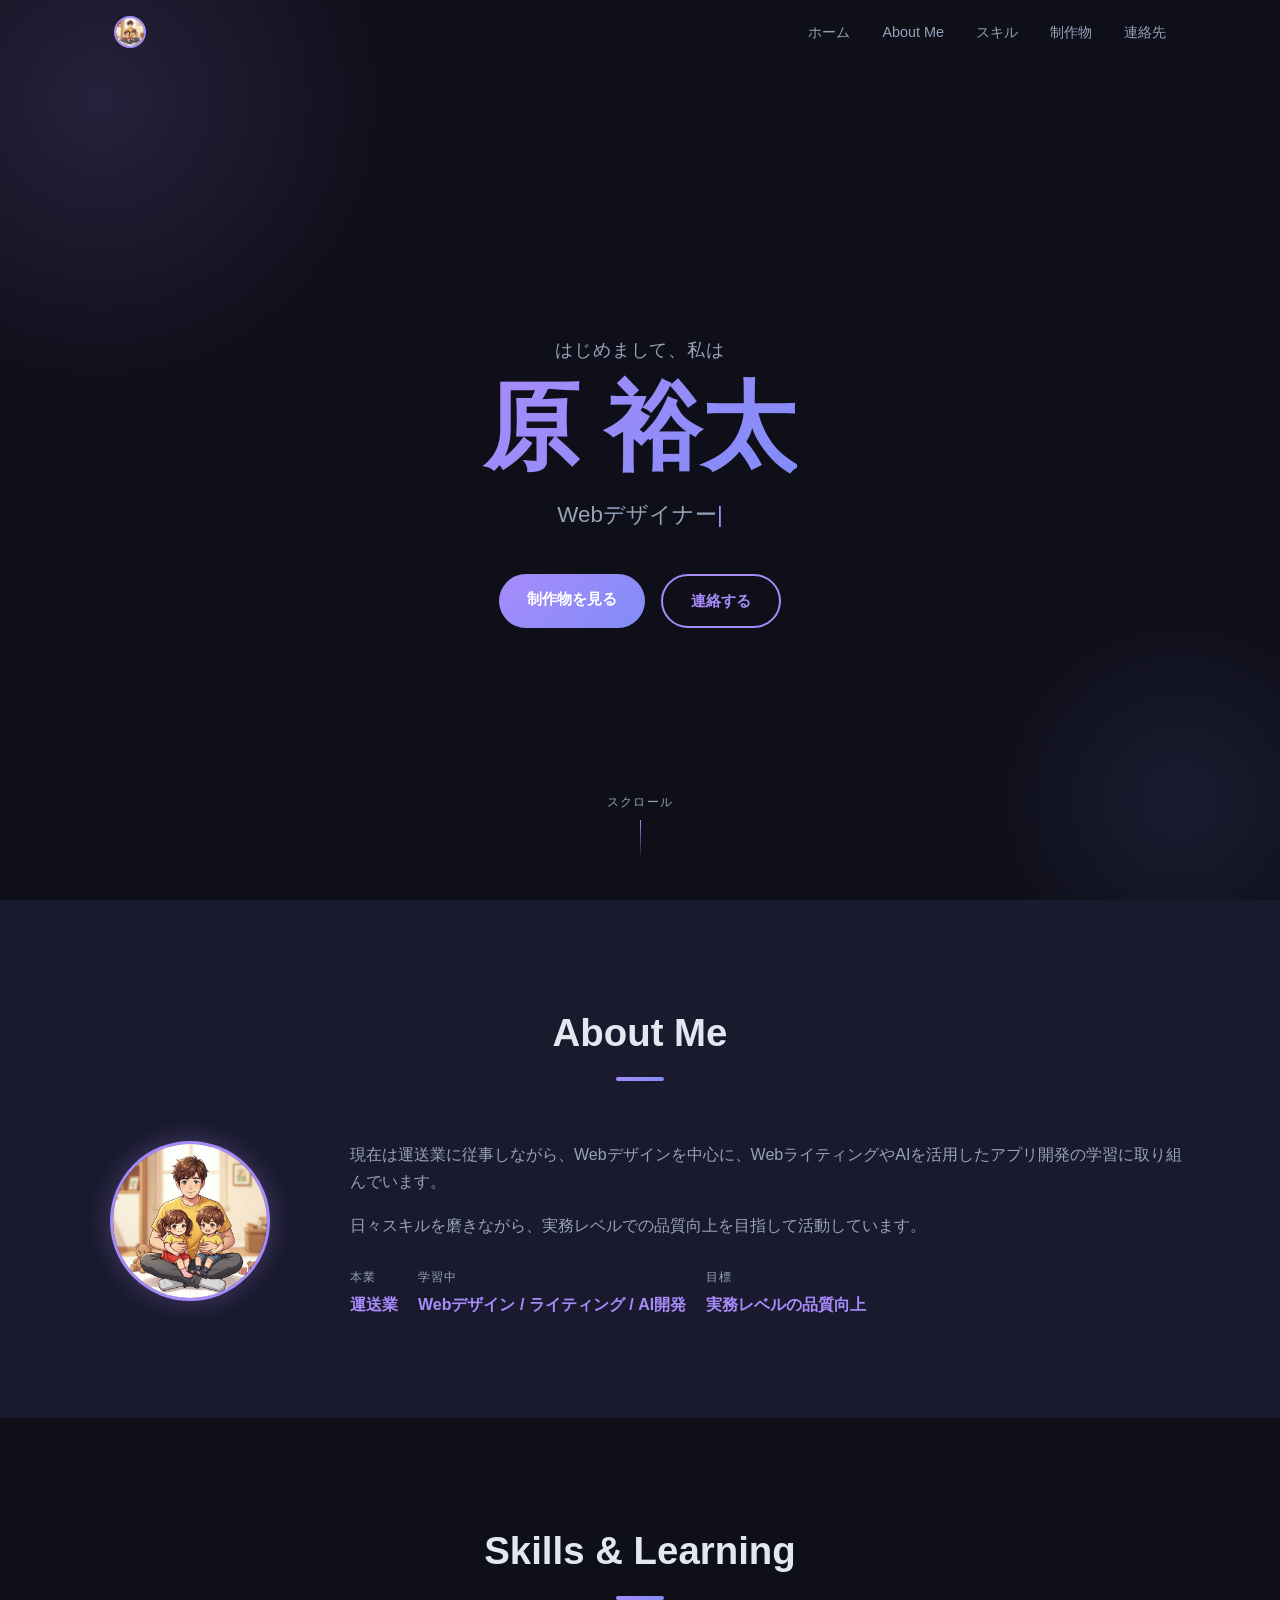
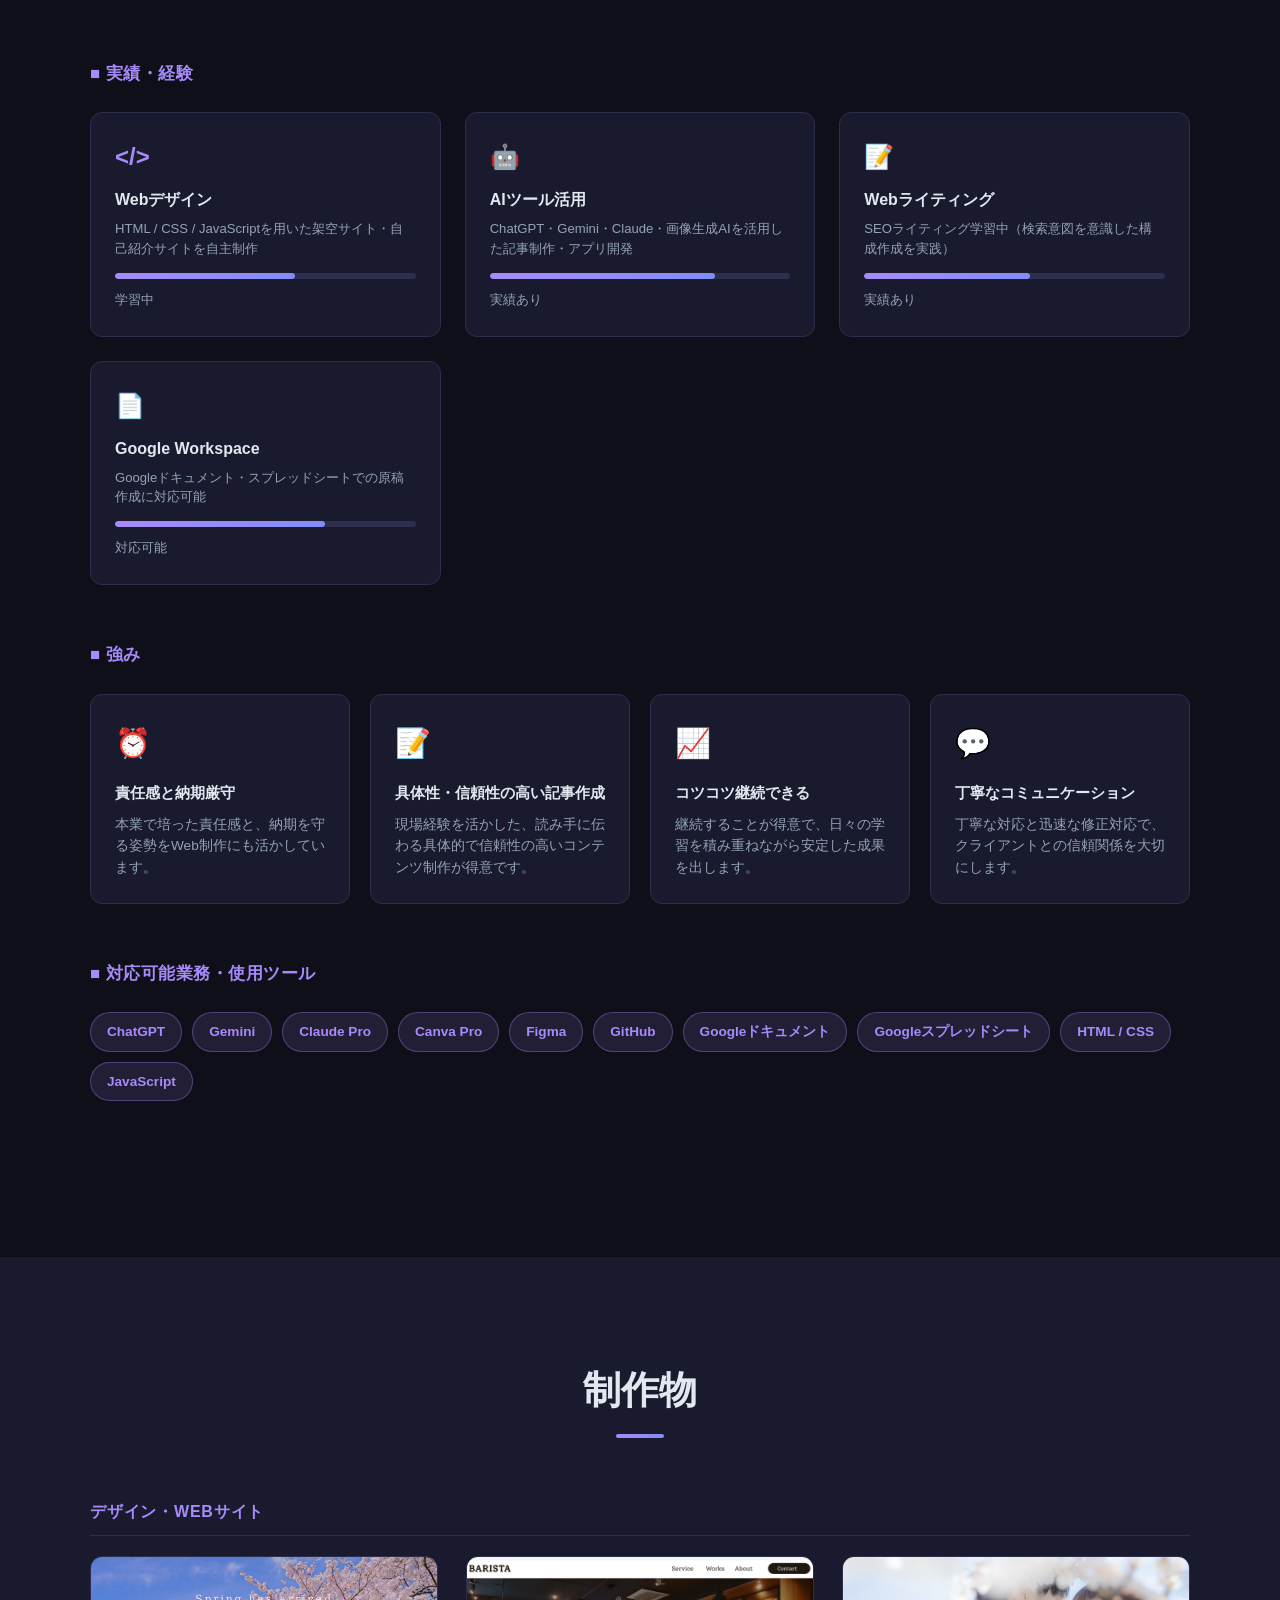
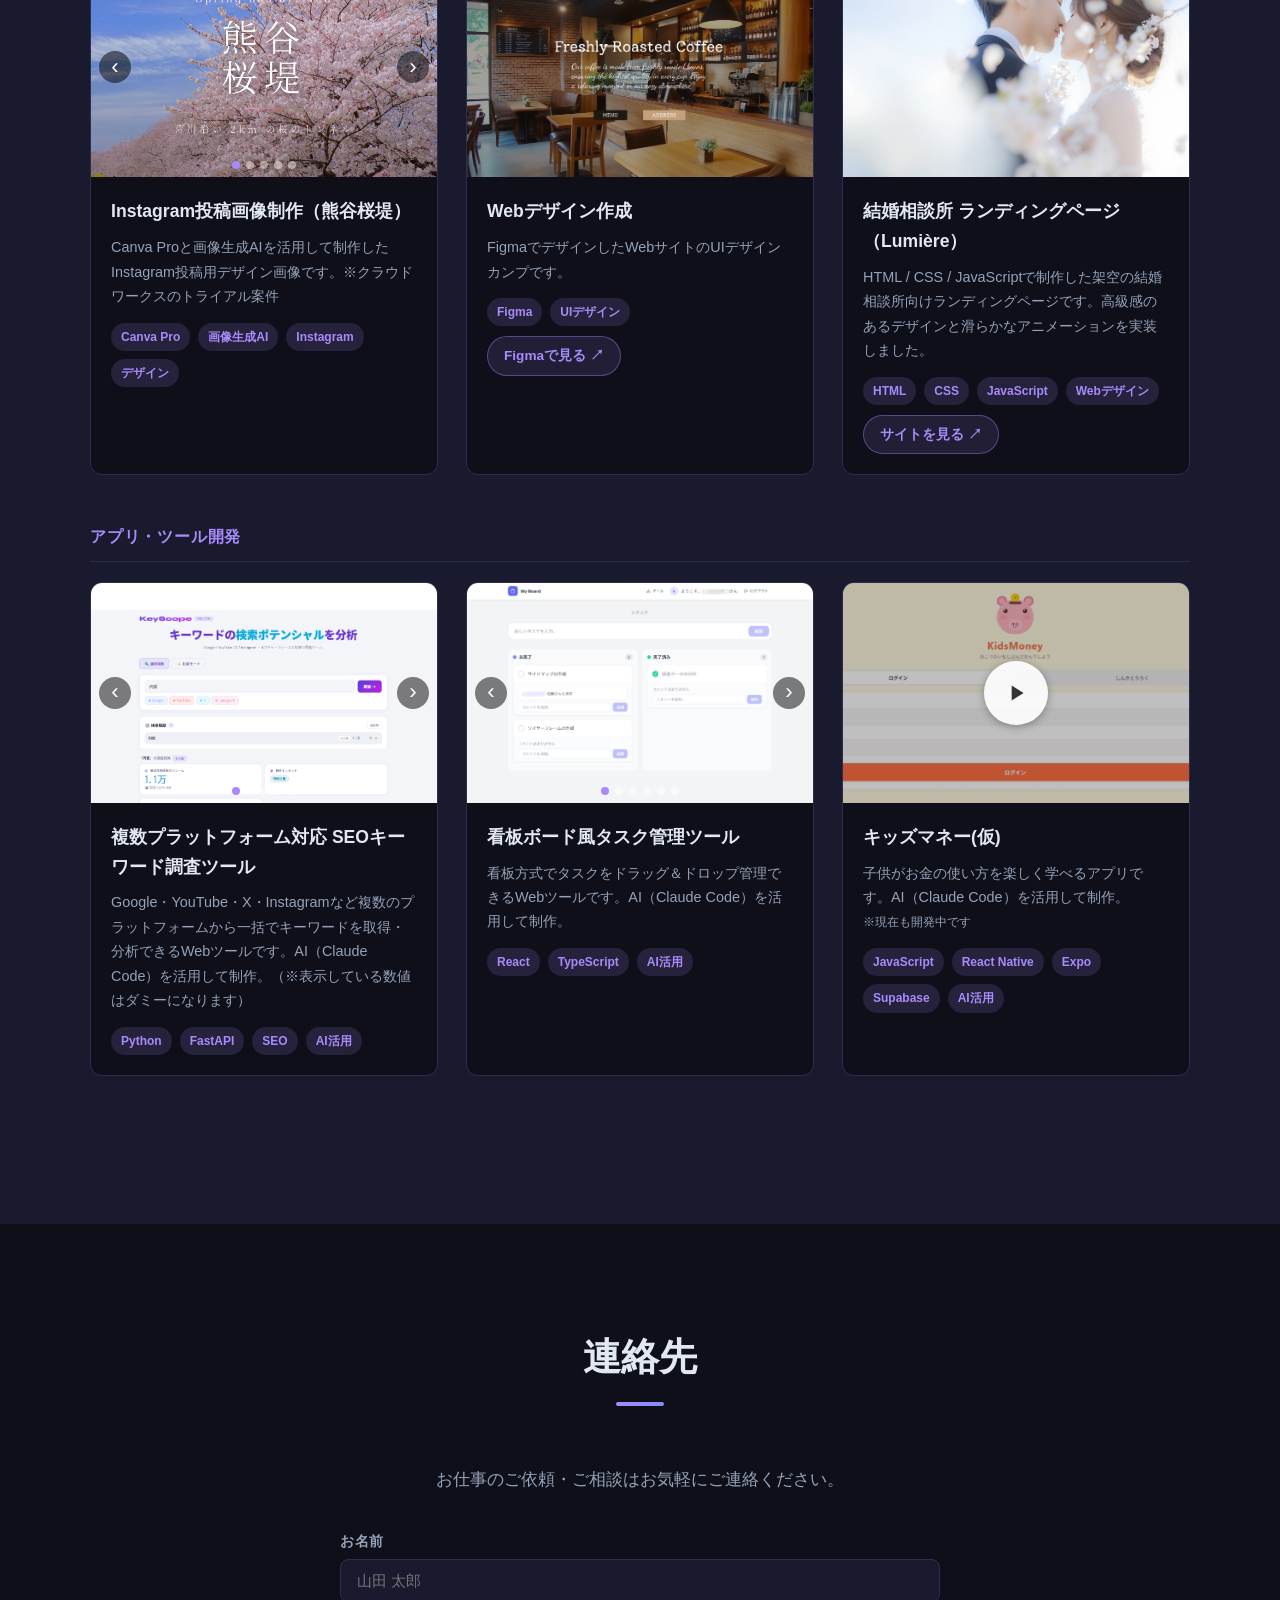
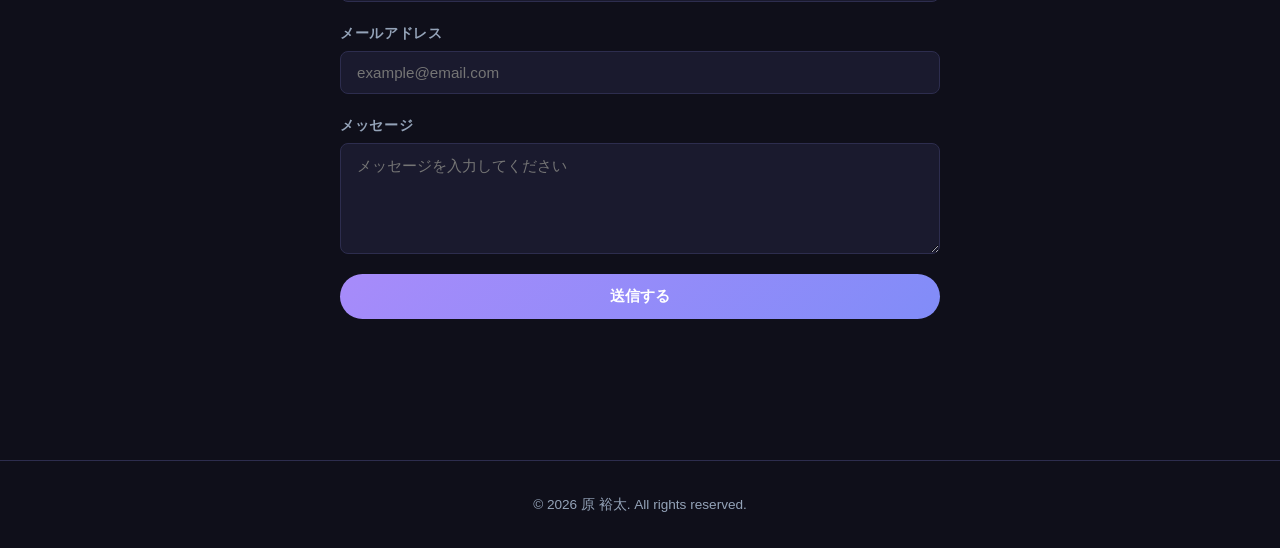
==== commit 1580a254: "キッズマネーの説明文に開発中注記を追加 Co-Authored-By: Claude Sonnet 4.6 <noreply@anthropic.com>" ====
--- a/index.html
+++ b/index.html
@@ -307,7 +307,7 @@
             </div>
             <div class="work-info">
               <h3>キッズマネー(仮)</h3>
-              <p>子供がお金の使い方を楽しく学べるアプリです。AI（Claude Code）を活用して制作。</p>
+              <p>子供がお金の使い方を楽しく学べるアプリです。AI（Claude Code）を活用して制作。<br><small>※現在も開発中です</small></p>
               <div class="work-tags">
                 <span class="tag">JavaScript</span>
                 <span class="tag">React Native</span>
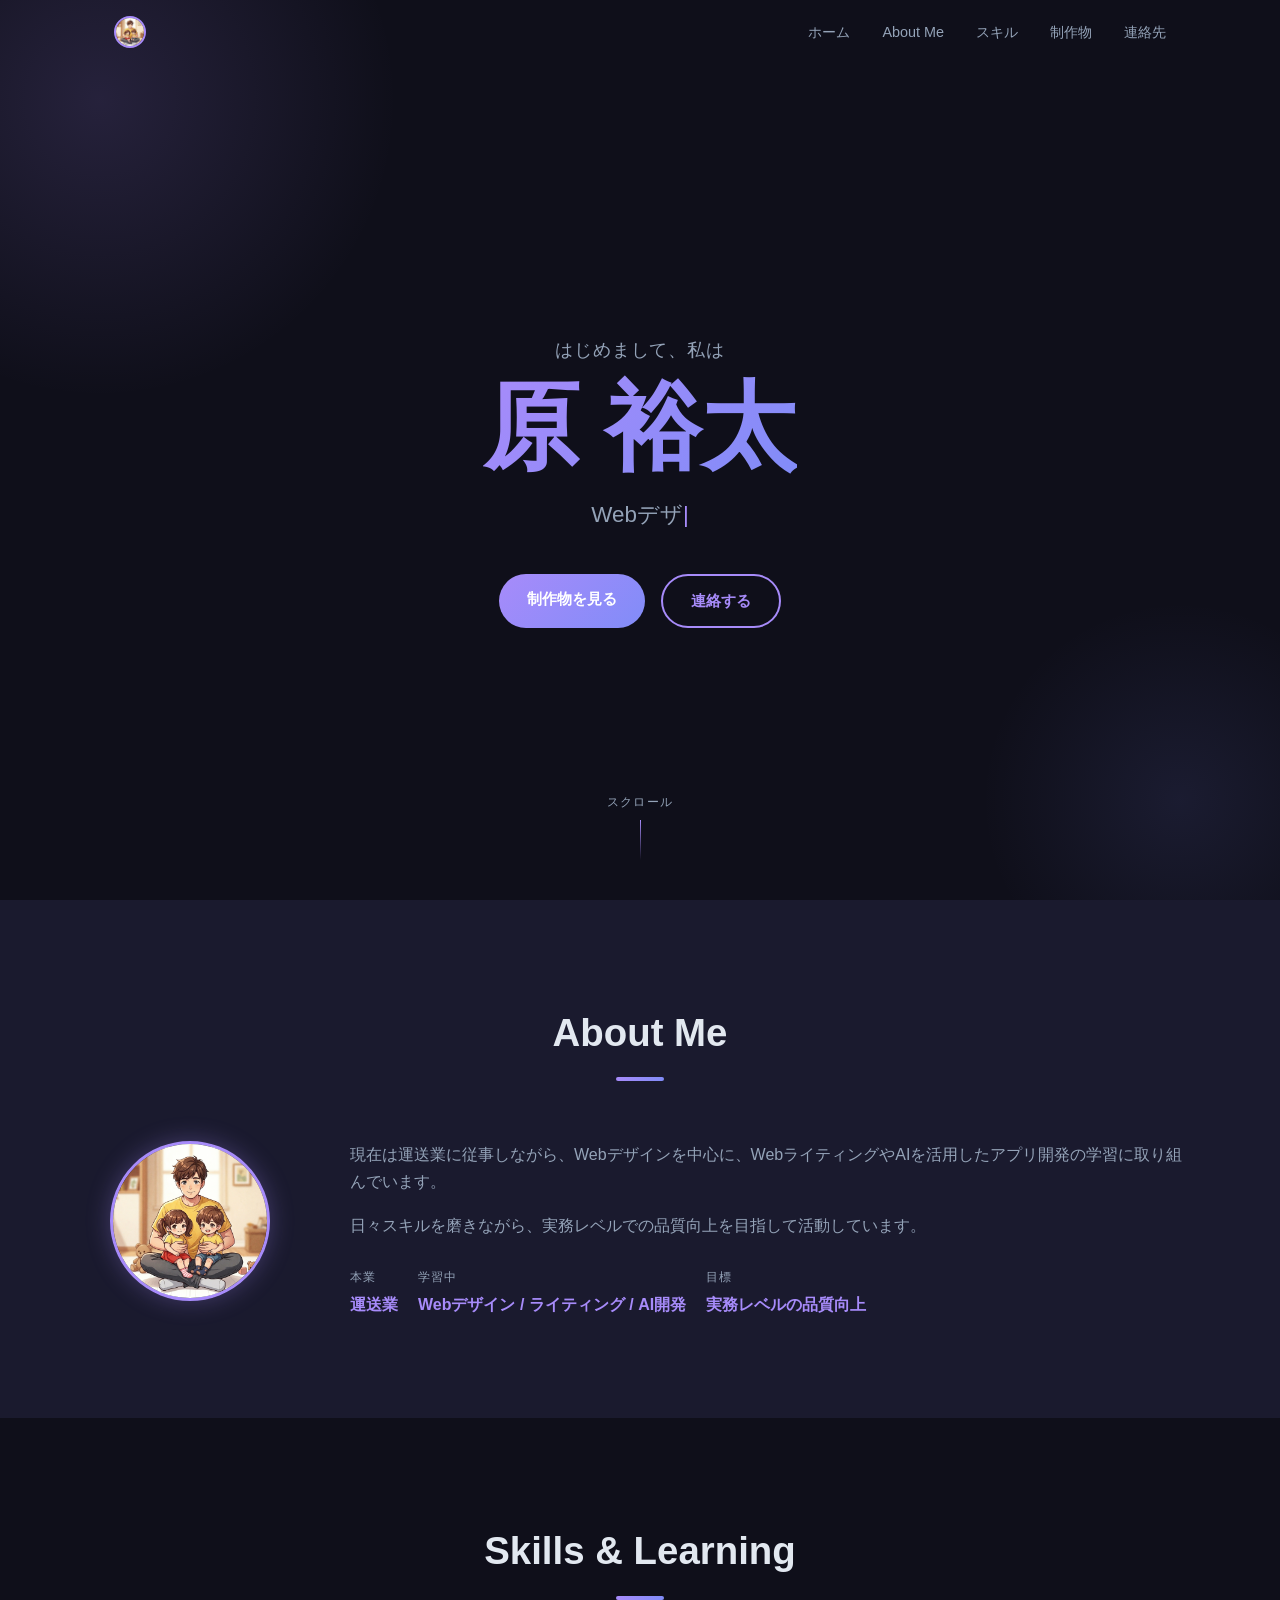
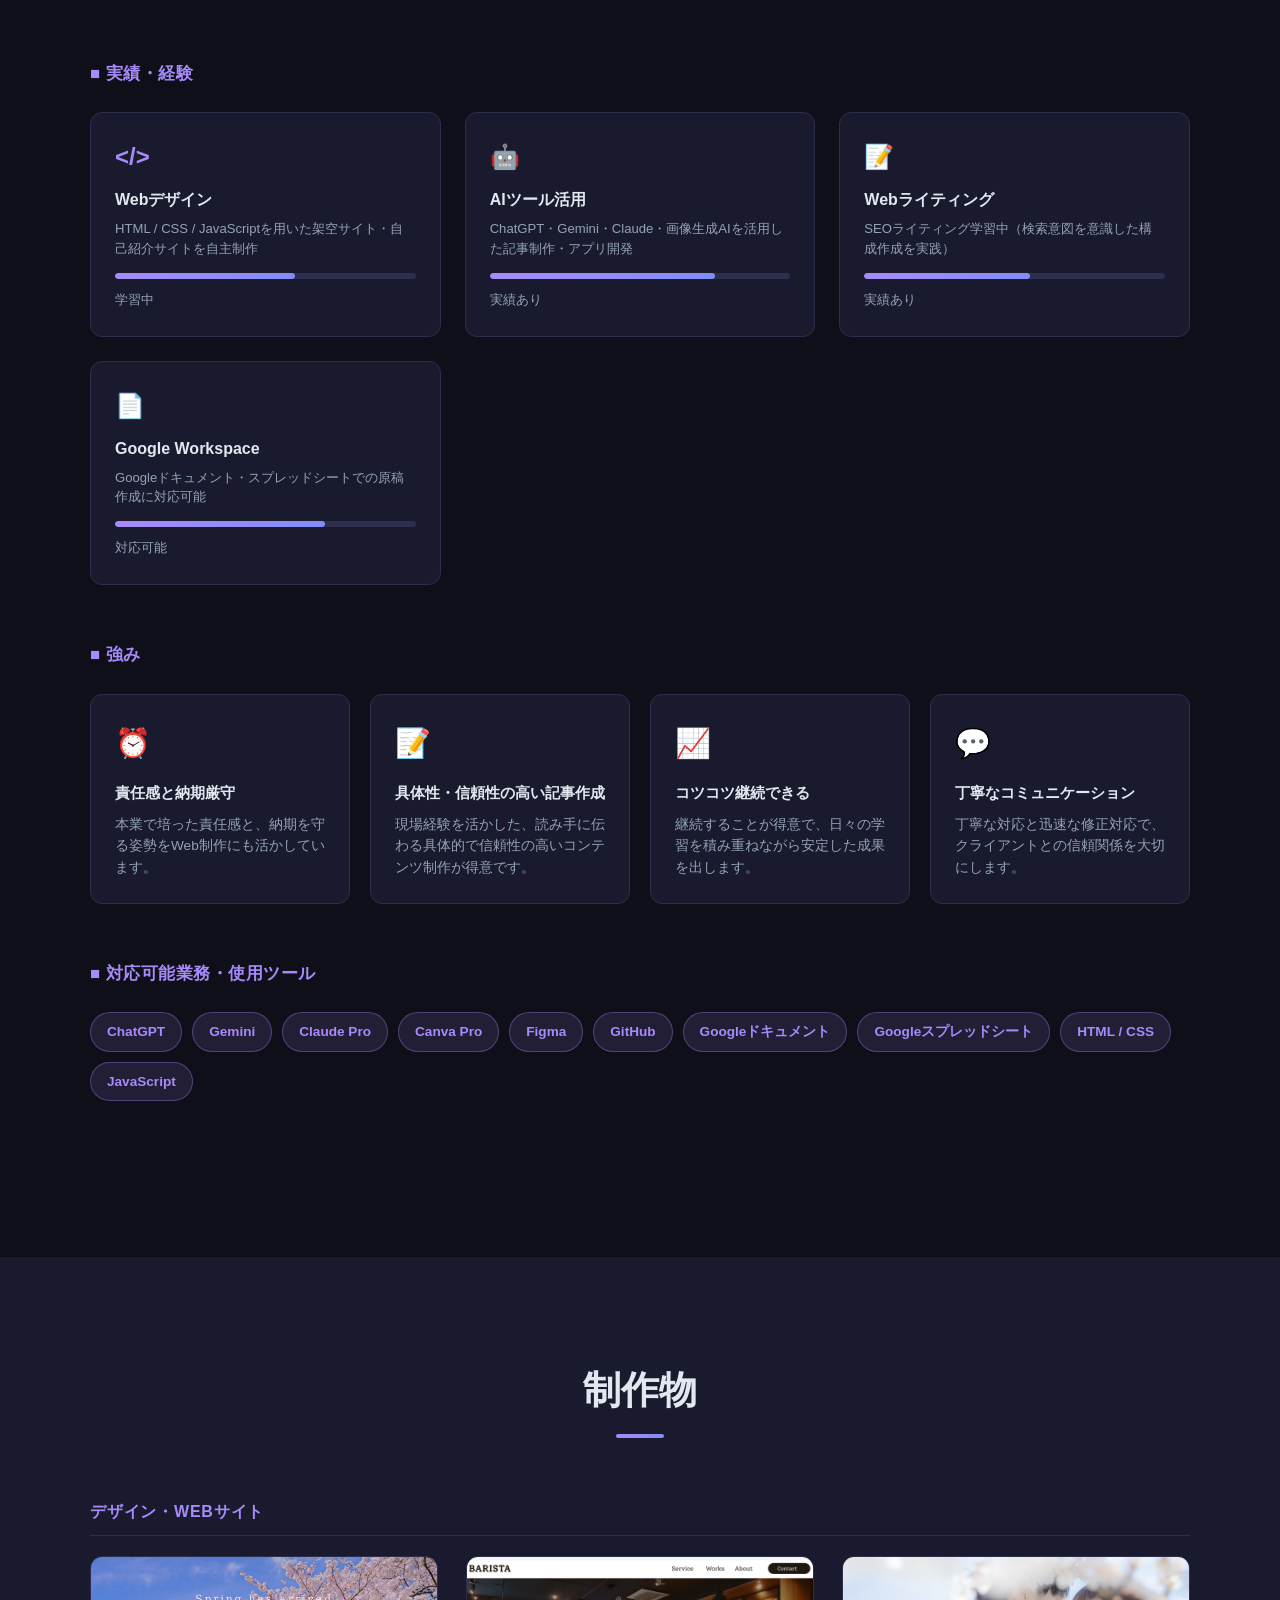
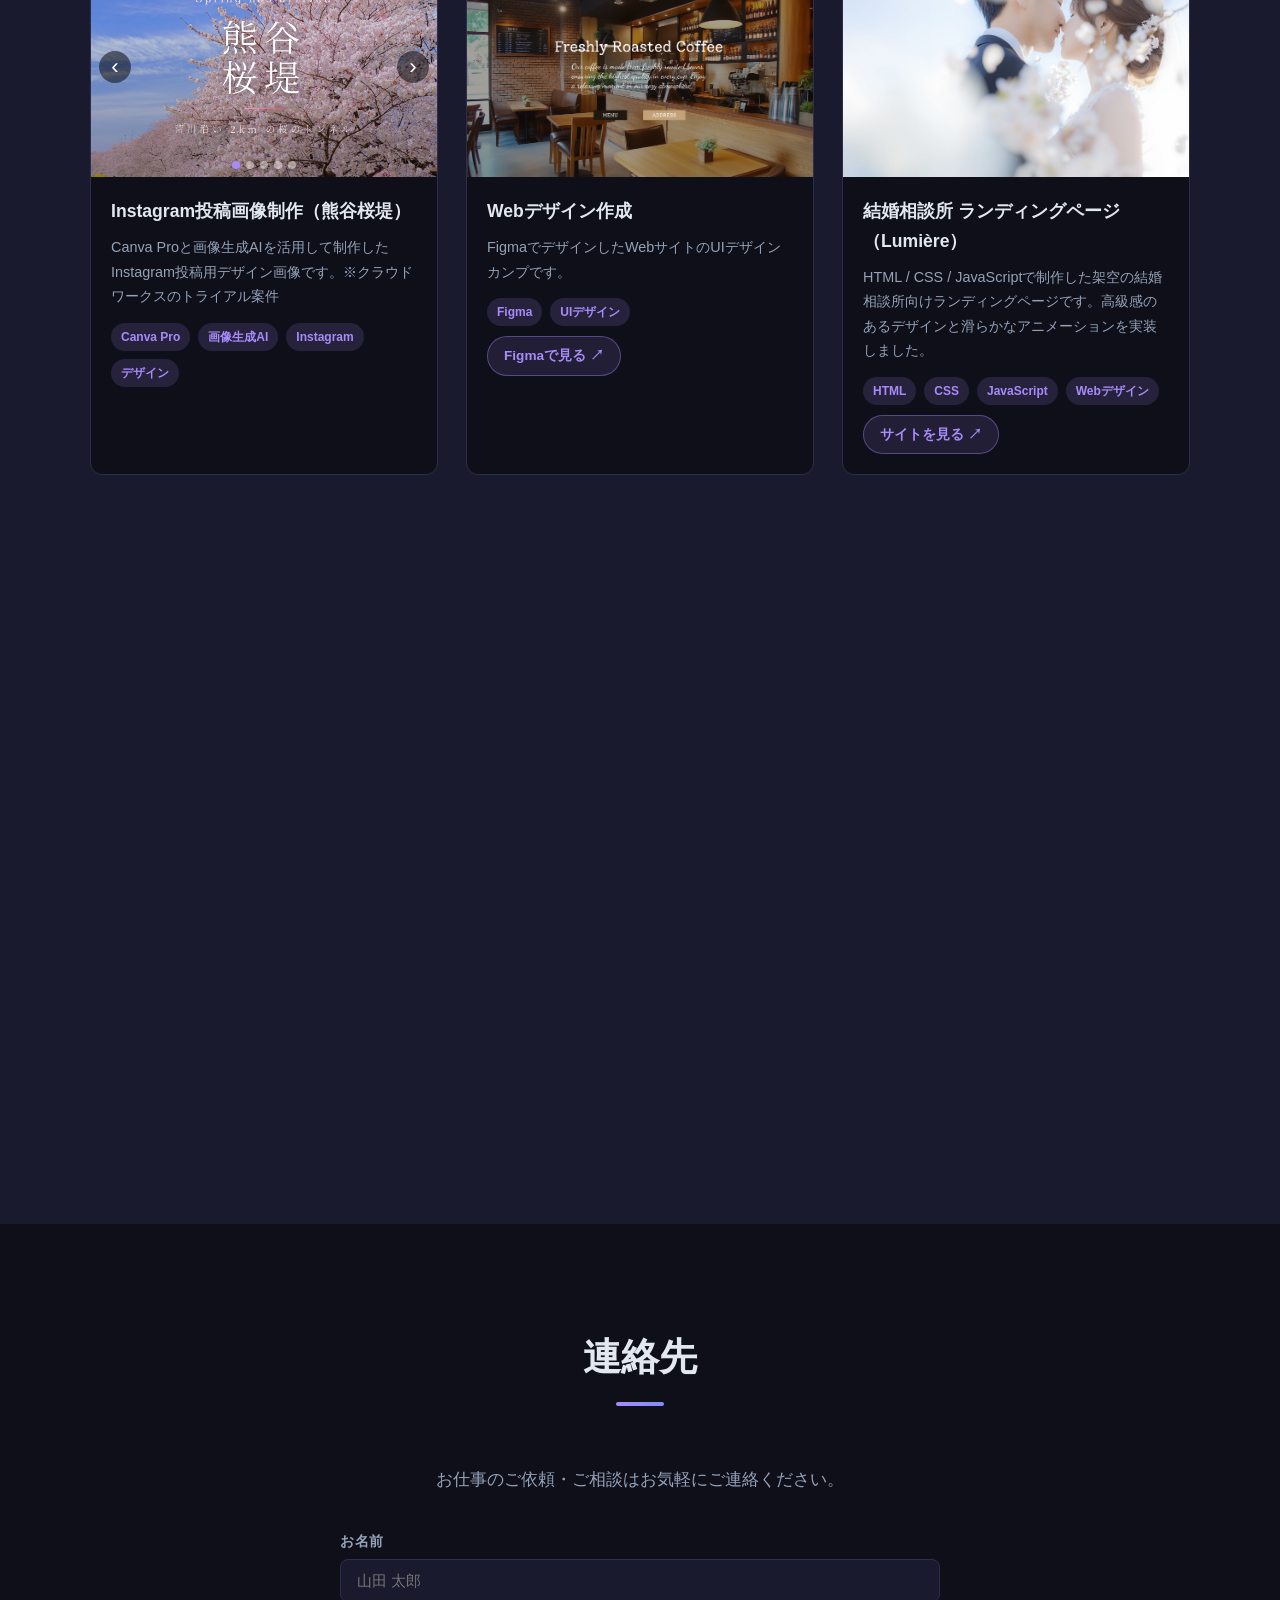
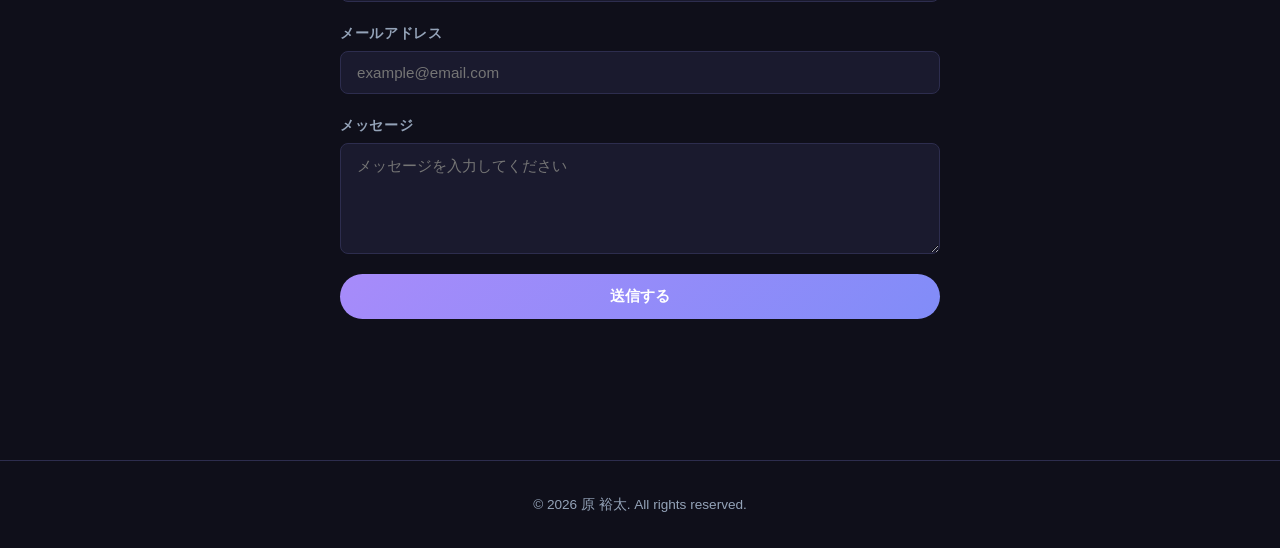
==== commit 70a9e19a: "SEOキーワード調査ツールの注記から括弧を削除 Co-Authored-By: Claude Sonnet 4.6 <noreply@anthropic.com>" ====
--- a/index.html
+++ b/index.html
@@ -256,7 +256,7 @@
             </div>
             <div class="work-info">
               <h3>複数プラットフォーム対応 SEOキーワード調査ツール</h3>
-              <p>Google・YouTube・X・Instagramなど複数のプラットフォームから一括でキーワードを取得・分析できるWebツールです。AI（Claude Code）を活用して制作。（※表示している数値はダミーになります）</p>
+              <p>Google・YouTube・X・Instagramなど複数のプラットフォームから一括でキーワードを取得・分析できるWebツールです。AI（Claude Code）を活用して制作。※表示している数値はダミーになります</p>
               <div class="work-tags">
                 <span class="tag">Python</span>
                 <span class="tag">FastAPI</span>
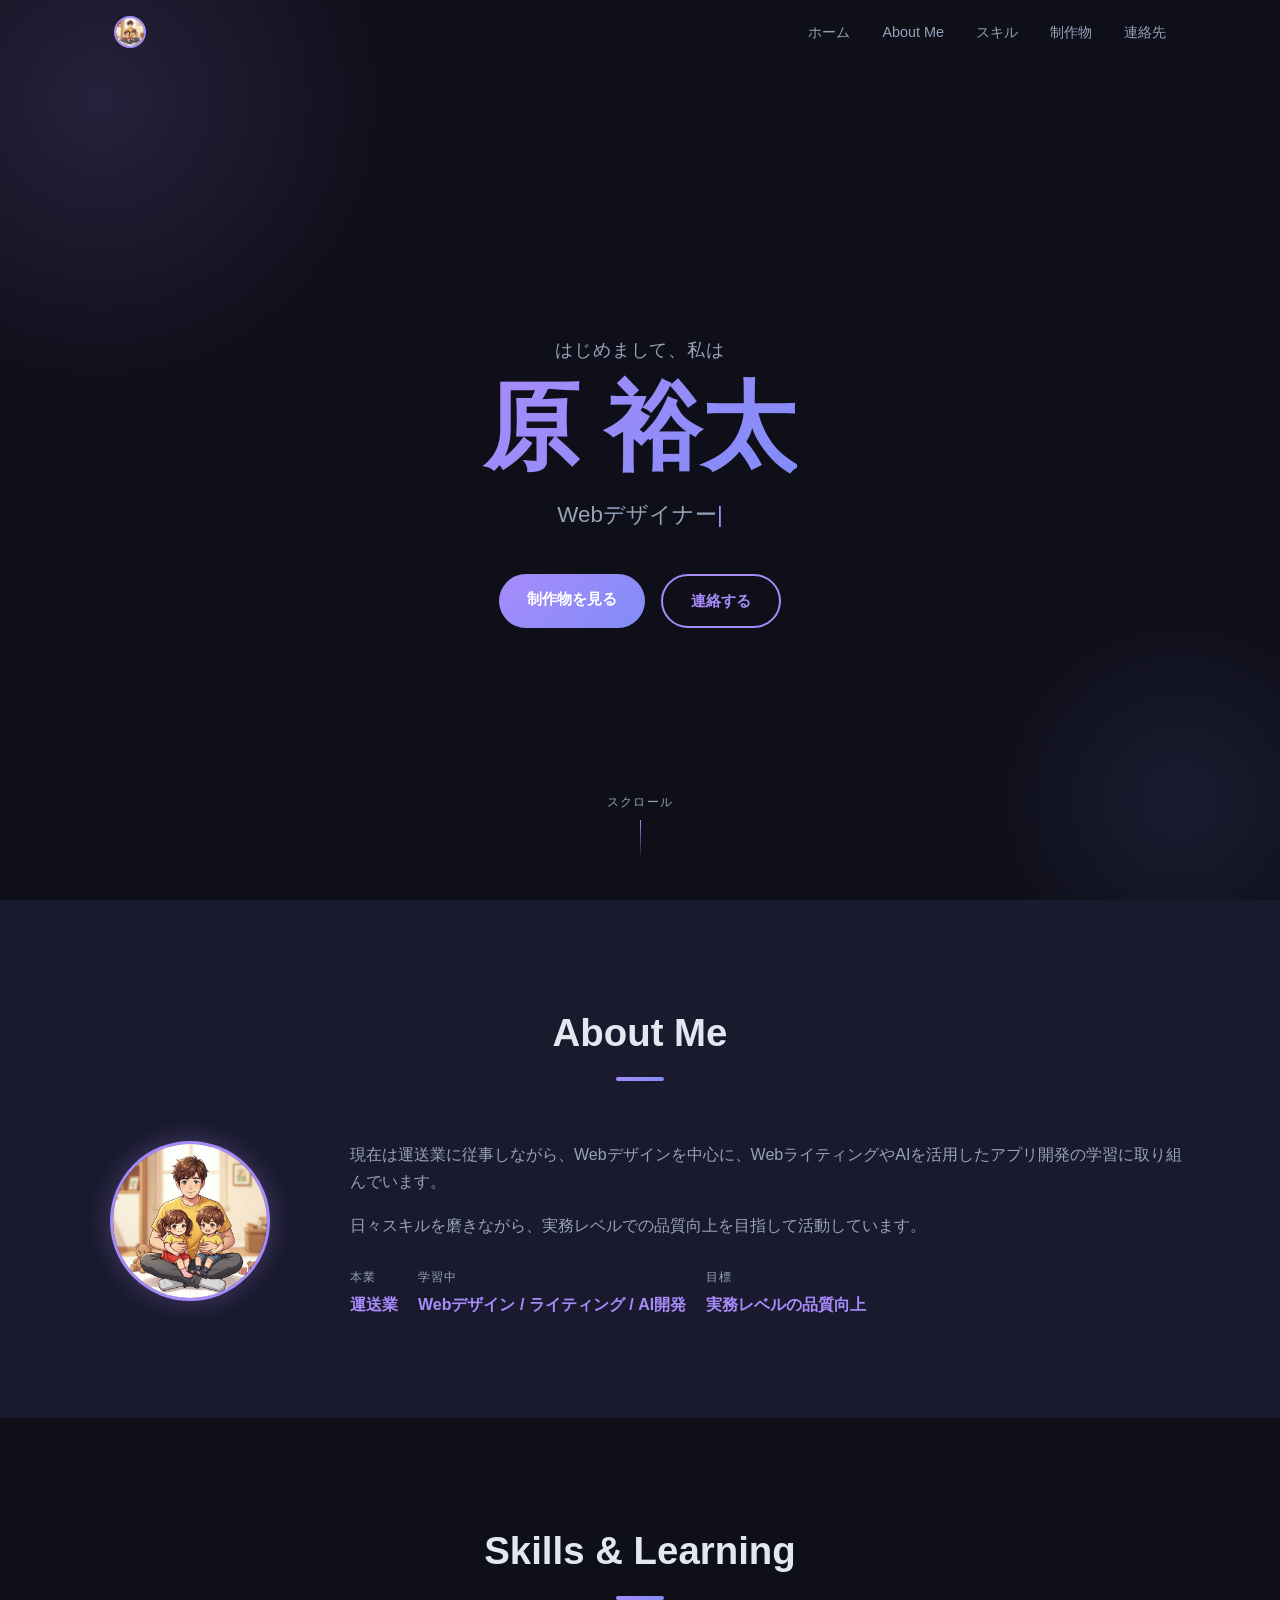
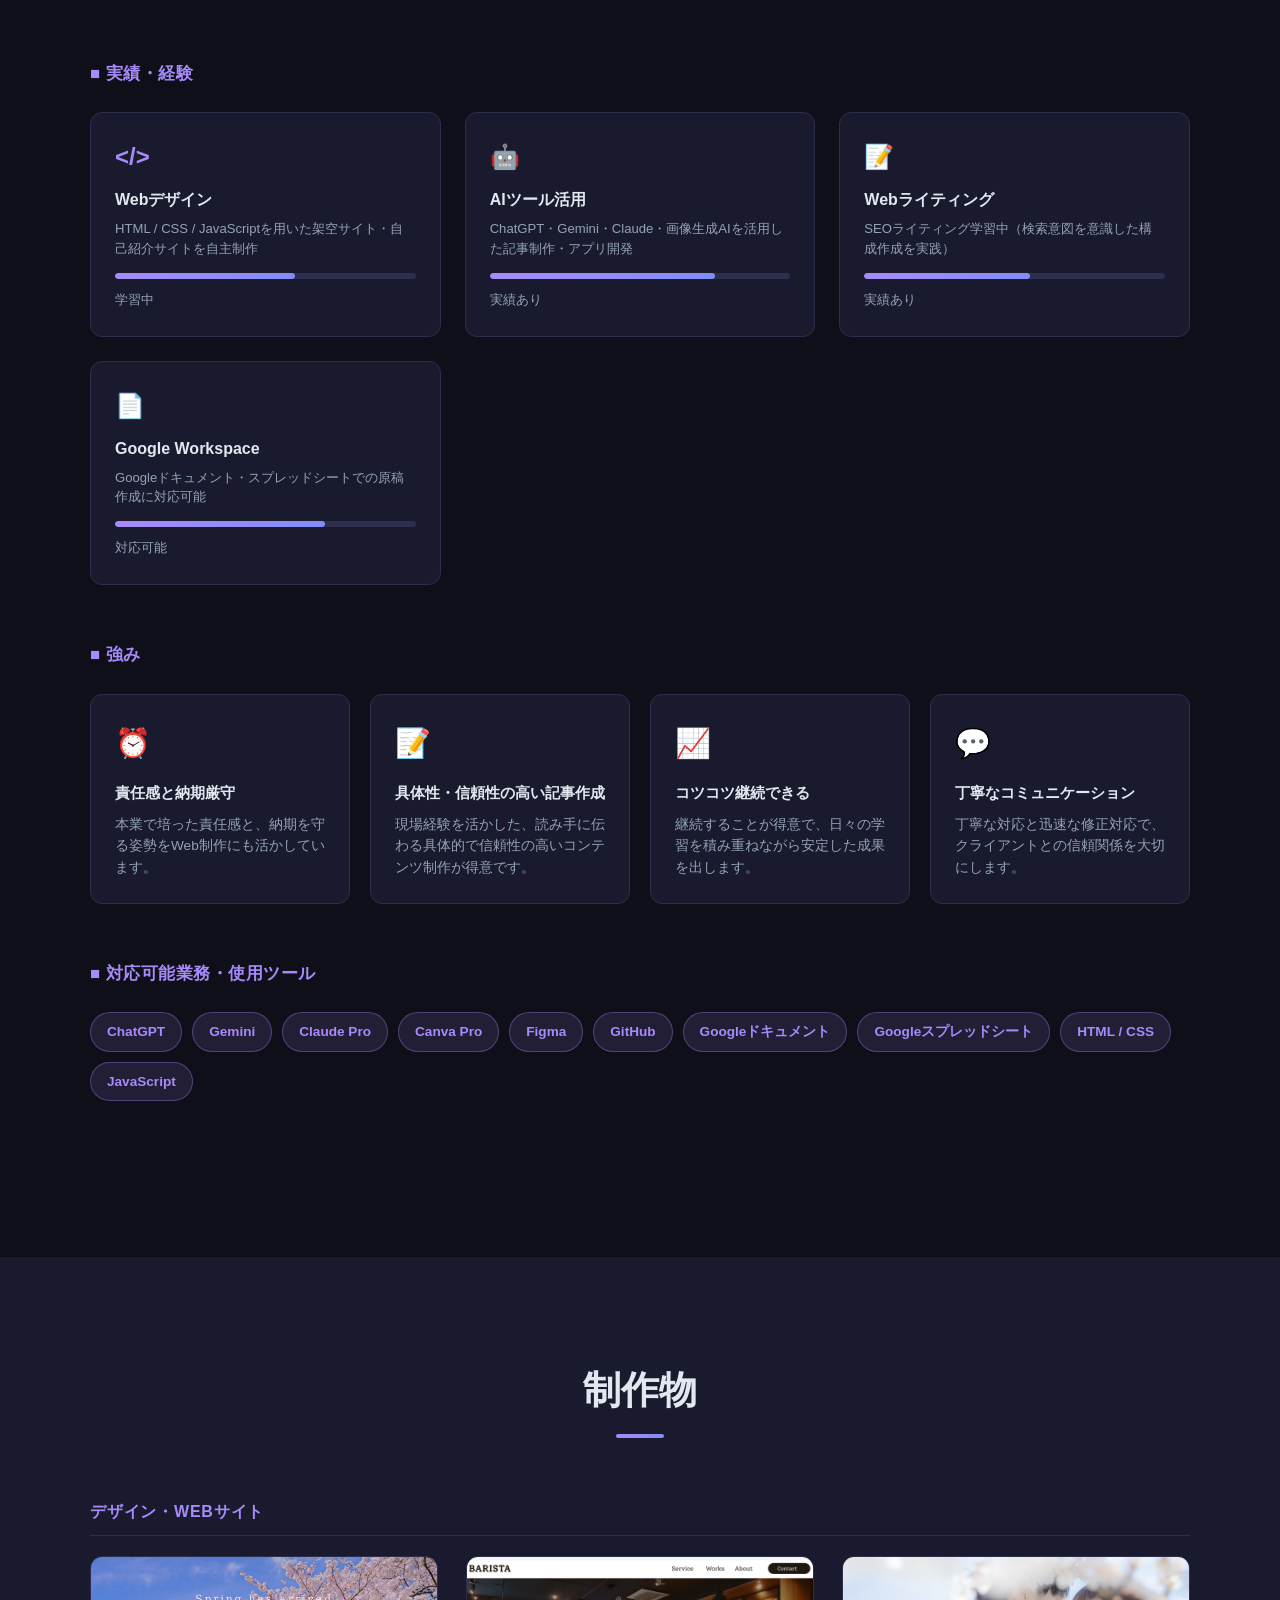
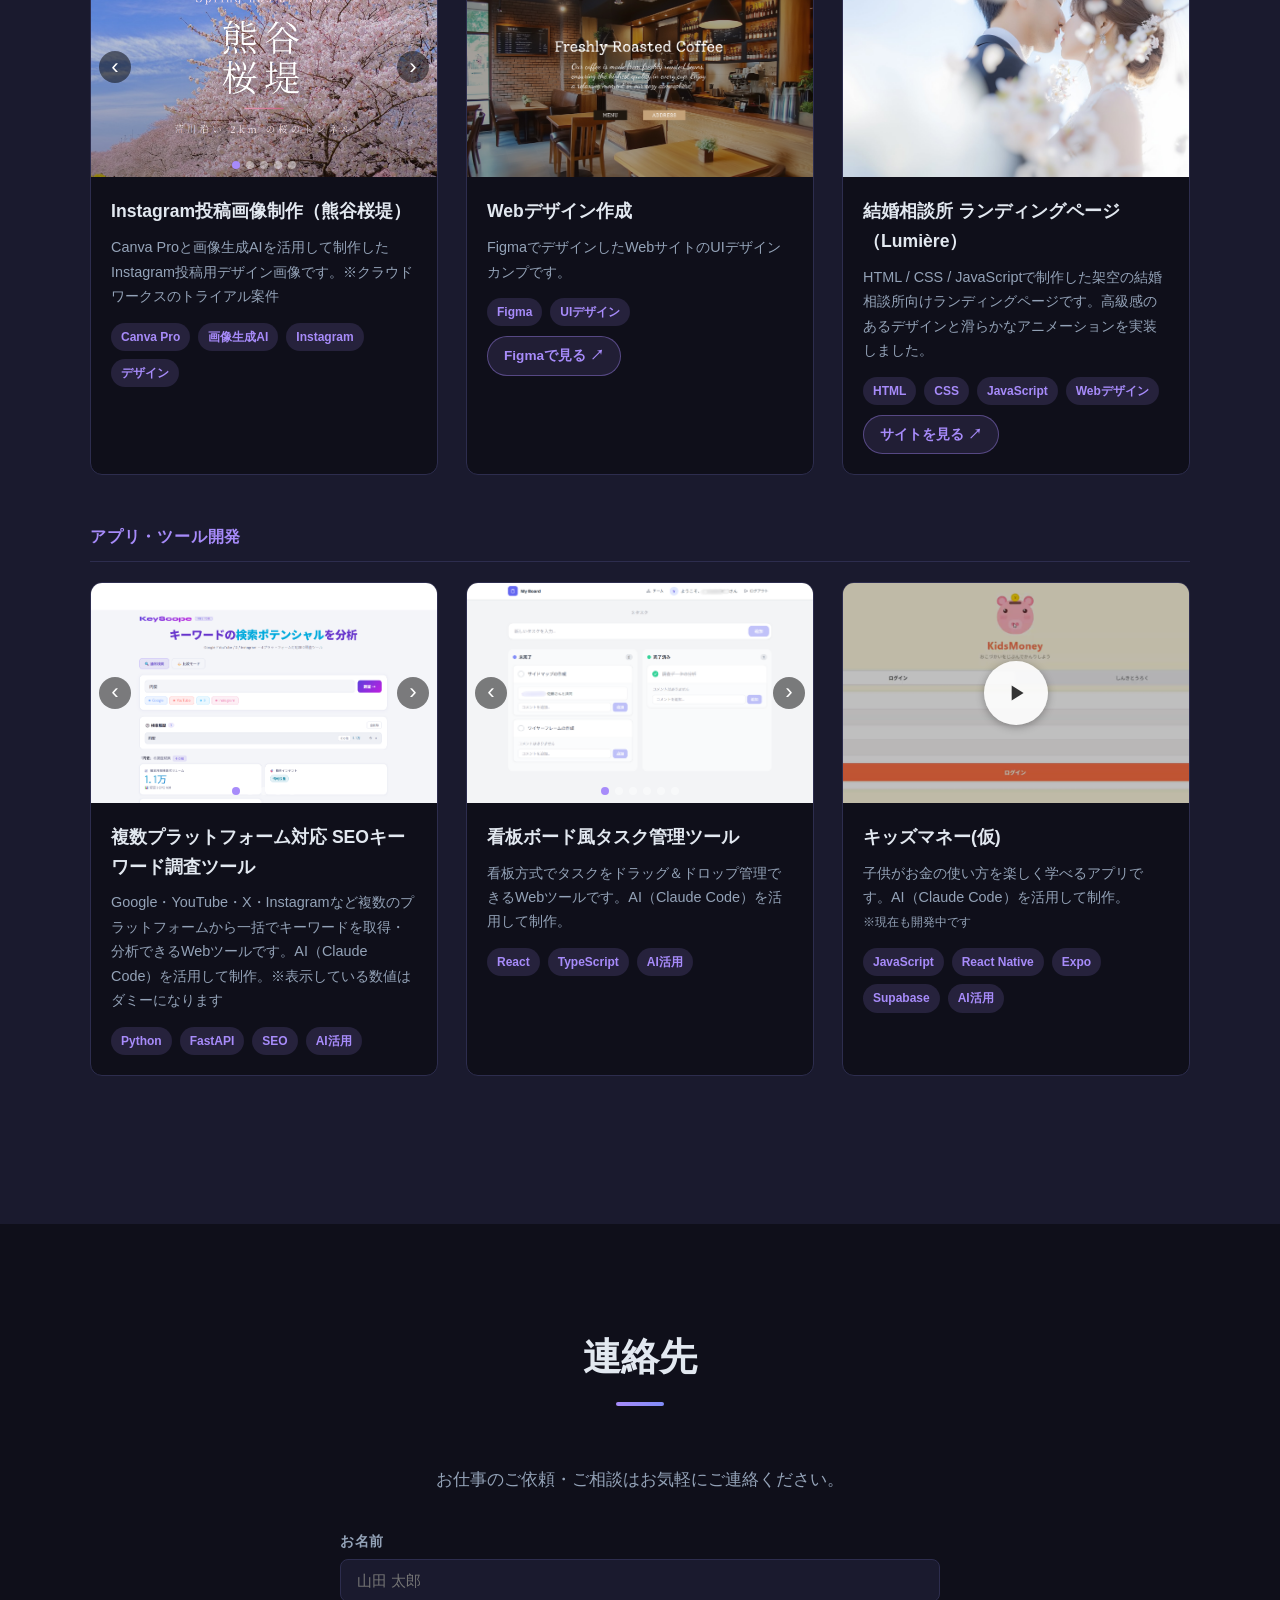
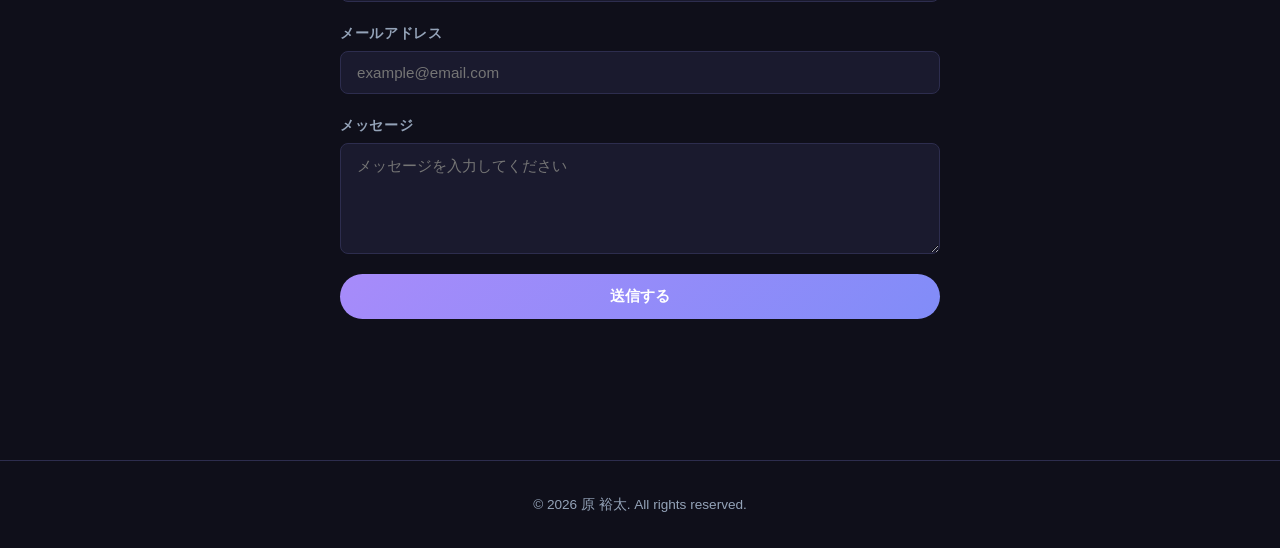
==== commit 4ebf9d91: "コンタクトフォームのname属性を追加してFormspree送信を修正 フォームフィールドにname属性がなかったためFormDataが空になり、 Formsprreeにデータが送信されていなかった問" ====
--- a/index.html
+++ b/index.html
@@ -332,15 +332,15 @@
         <form class="contact-form" id="contact-form" action="https://formspree.io/f/xpqbyqbp" method="POST">
           <div class="form-group">
             <label for="name">お名前</label>
-            <input type="text" id="name" placeholder="山田 太郎" required>
+            <input type="text" id="name" name="name" placeholder="山田 太郎" required>
           </div>
           <div class="form-group">
             <label for="email">メールアドレス</label>
-            <input type="email" id="email" placeholder="example@email.com" required>
+            <input type="email" id="email" name="email" placeholder="example@email.com" required>
           </div>
           <div class="form-group">
             <label for="message">メッセージ</label>
-            <textarea id="message" rows="5" placeholder="メッセージを入力してください" required></textarea>
+            <textarea id="message" name="message" rows="5" placeholder="メッセージを入力してください" required></textarea>
           </div>
           <button type="submit" class="btn btn-primary btn-full">送信する</button>
           <p class="form-notice" id="form-notice"></p>
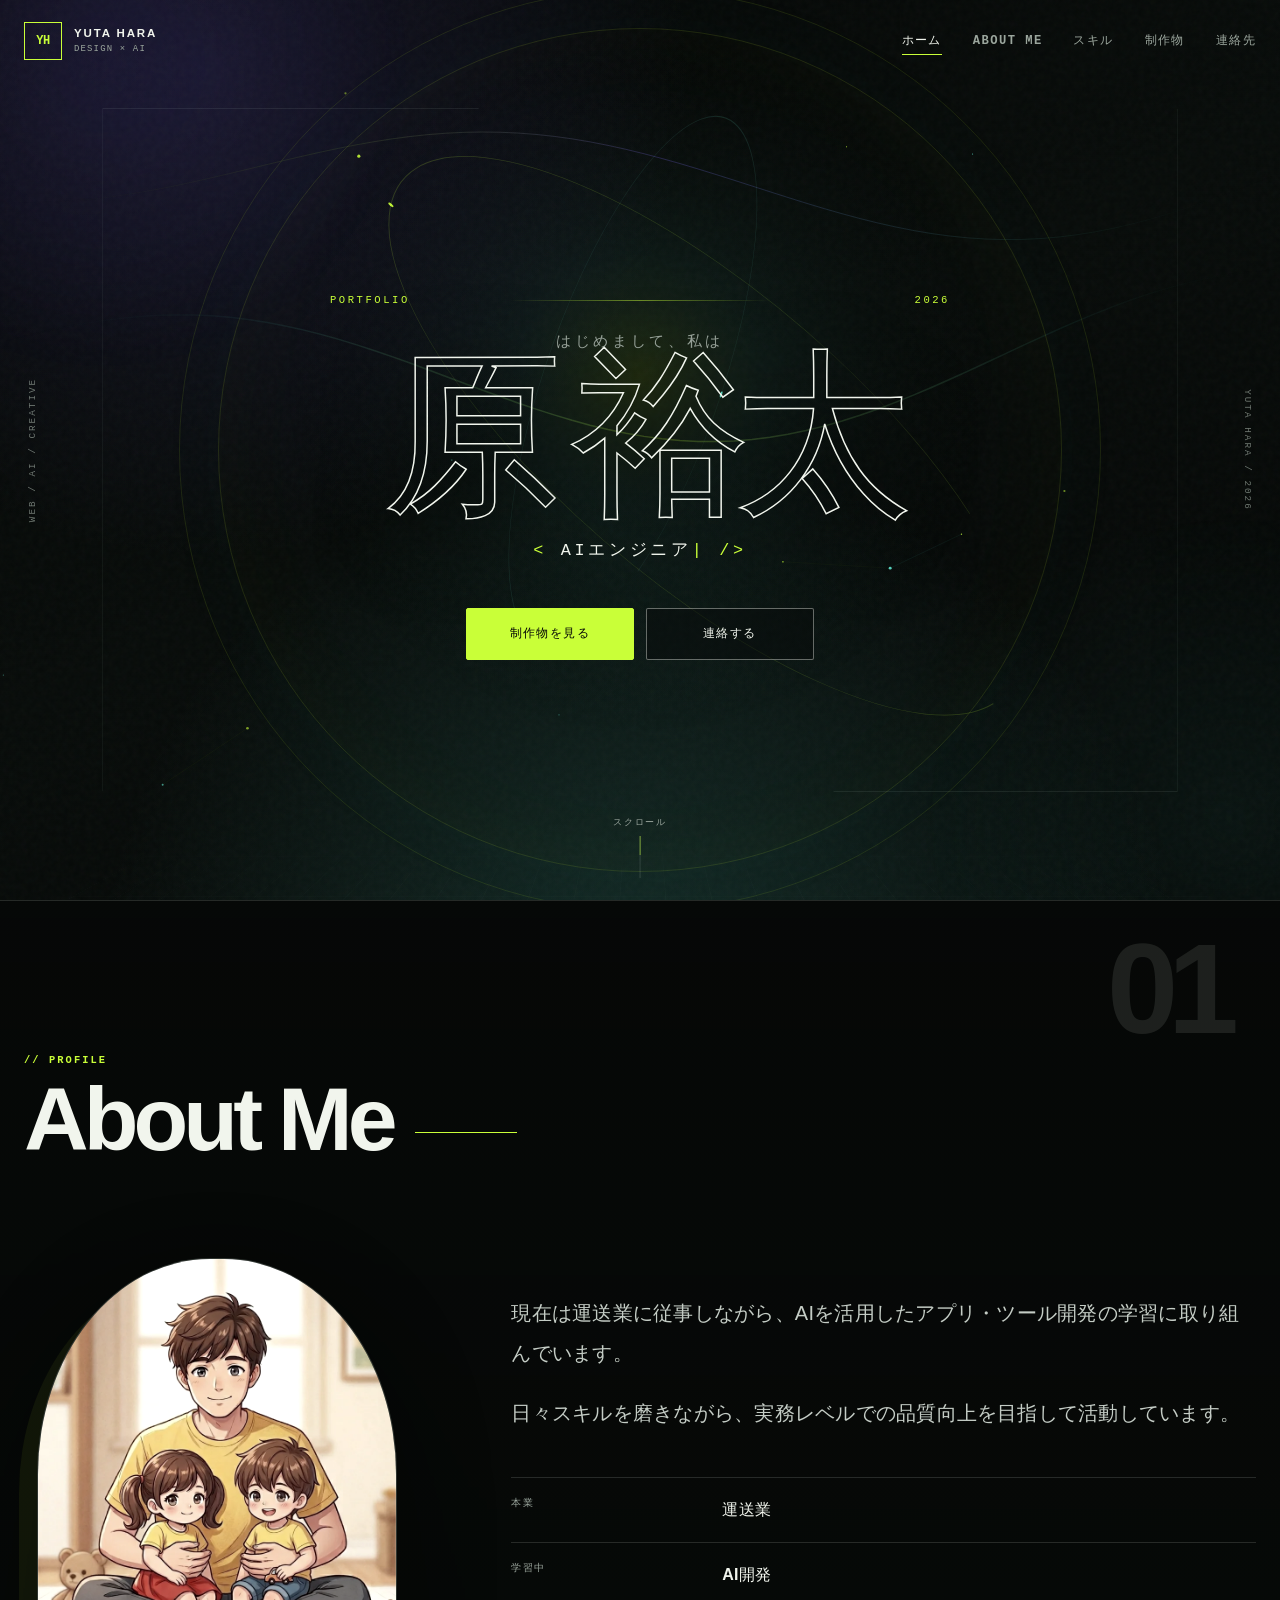
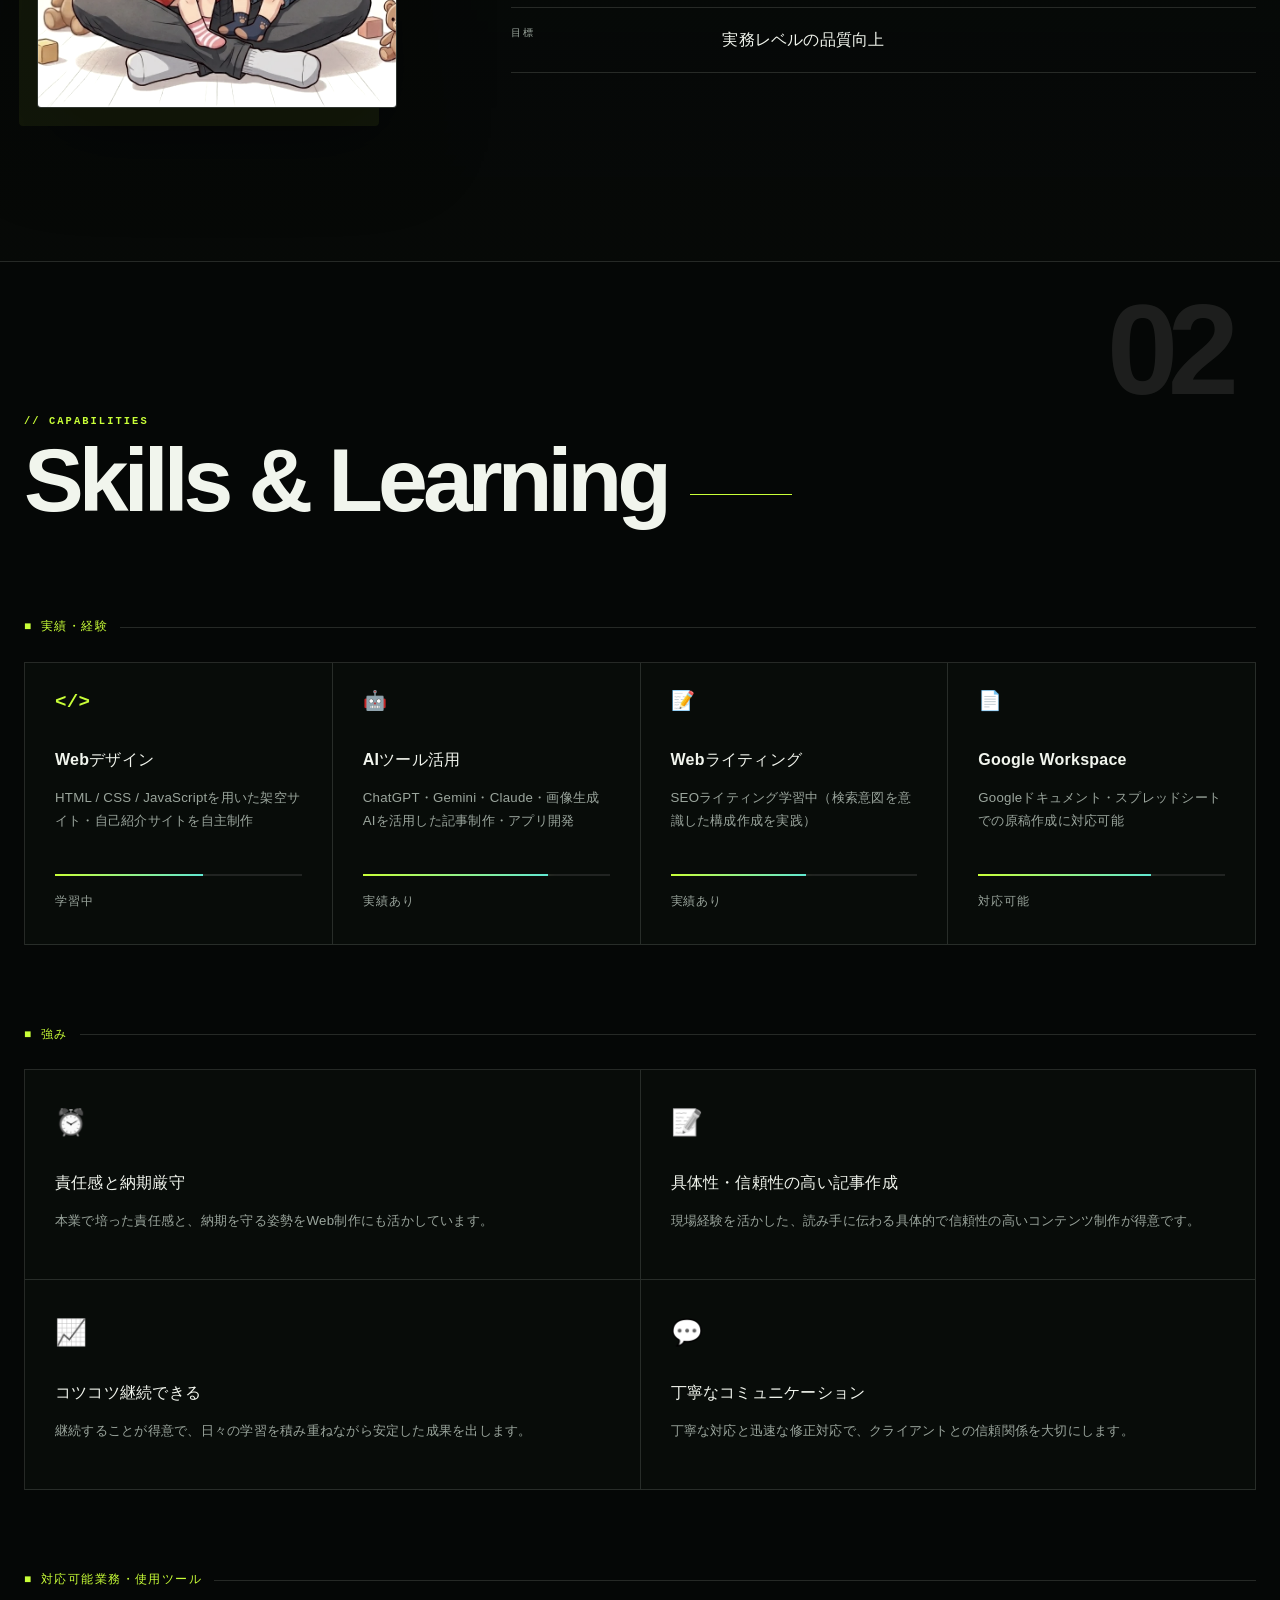
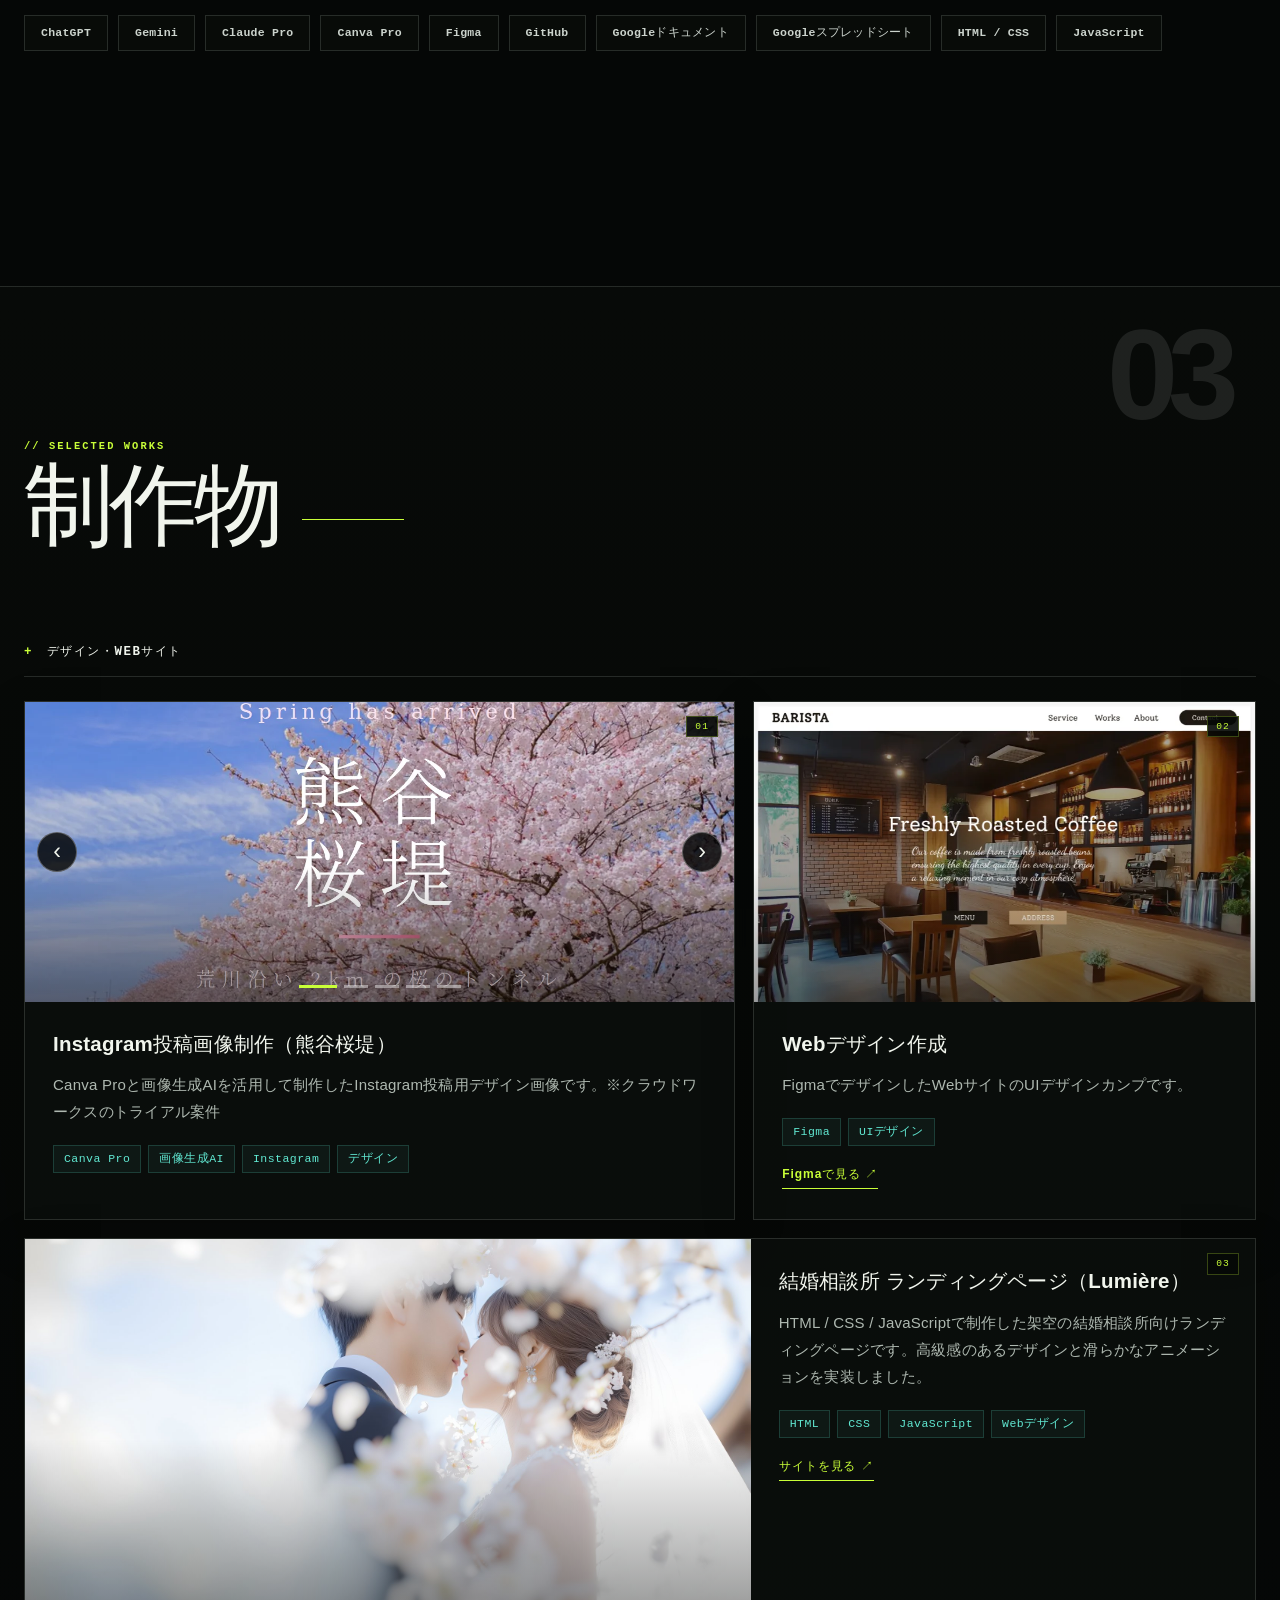
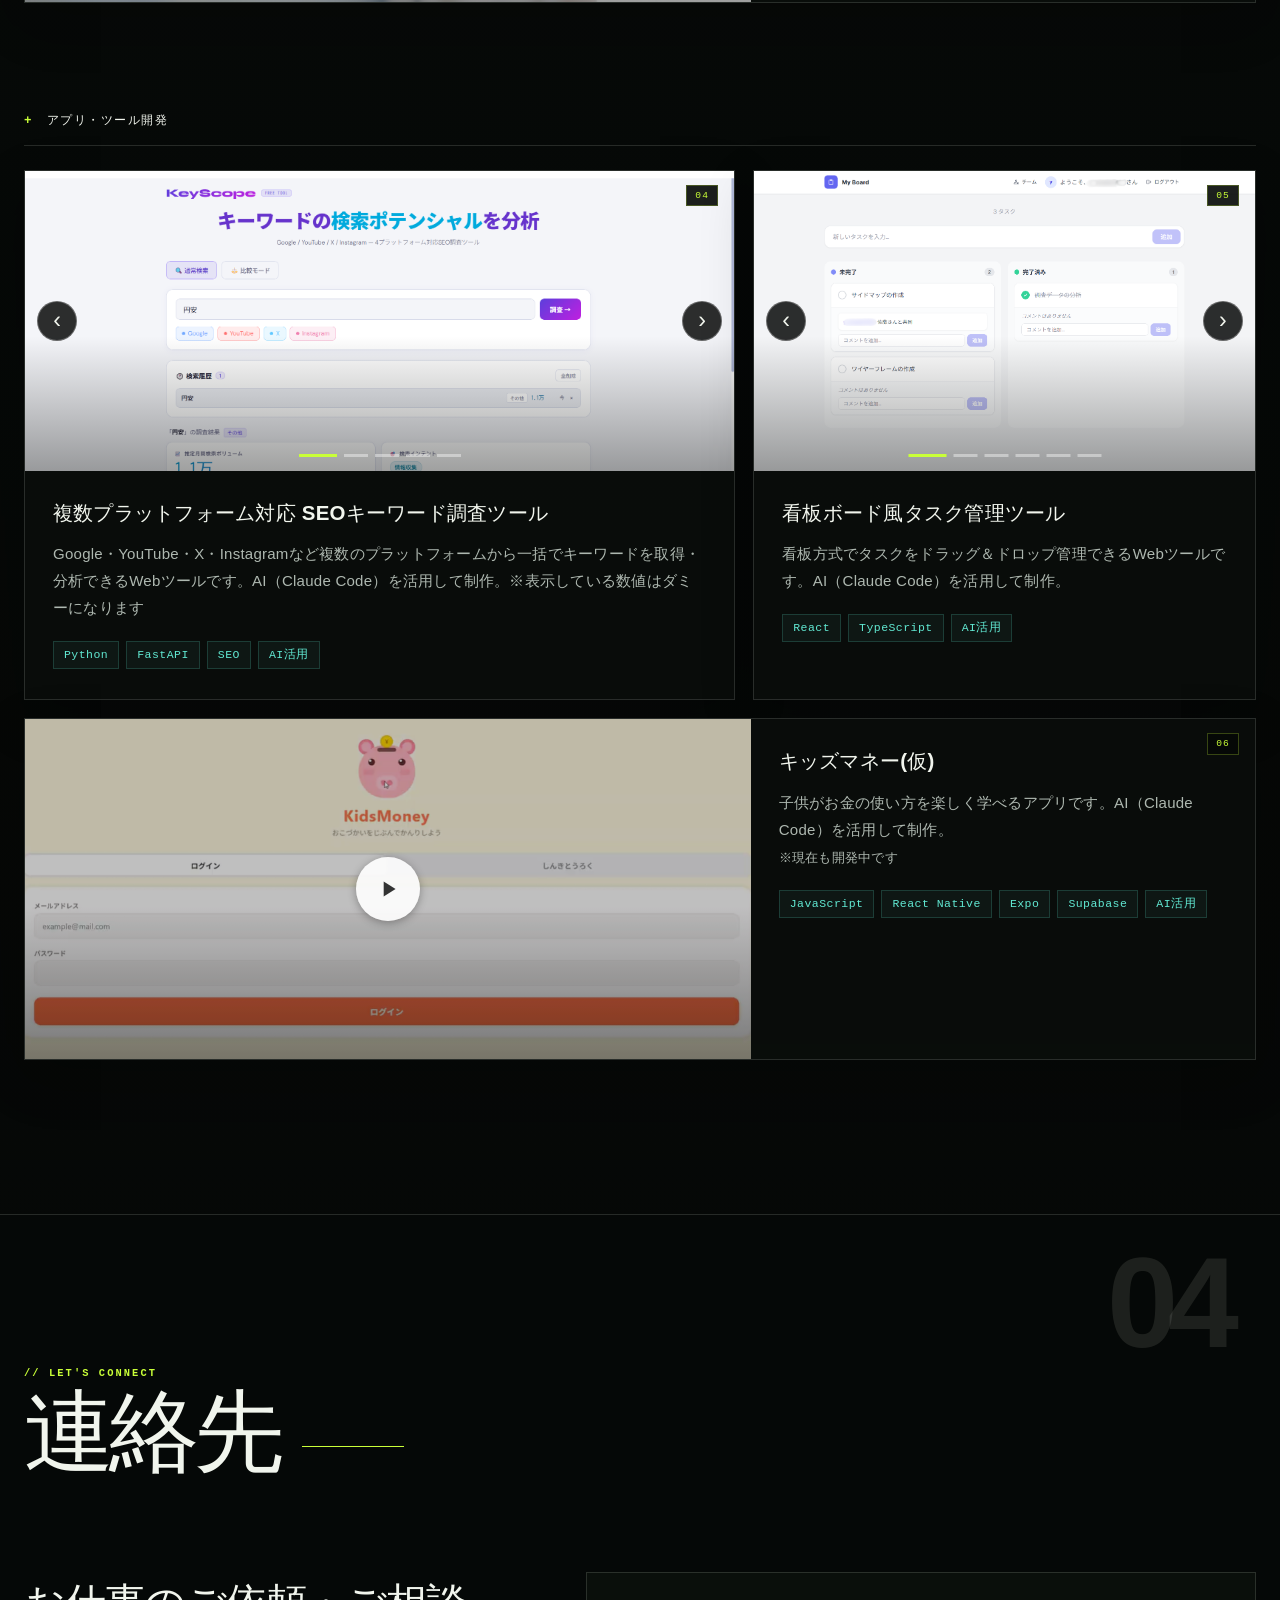
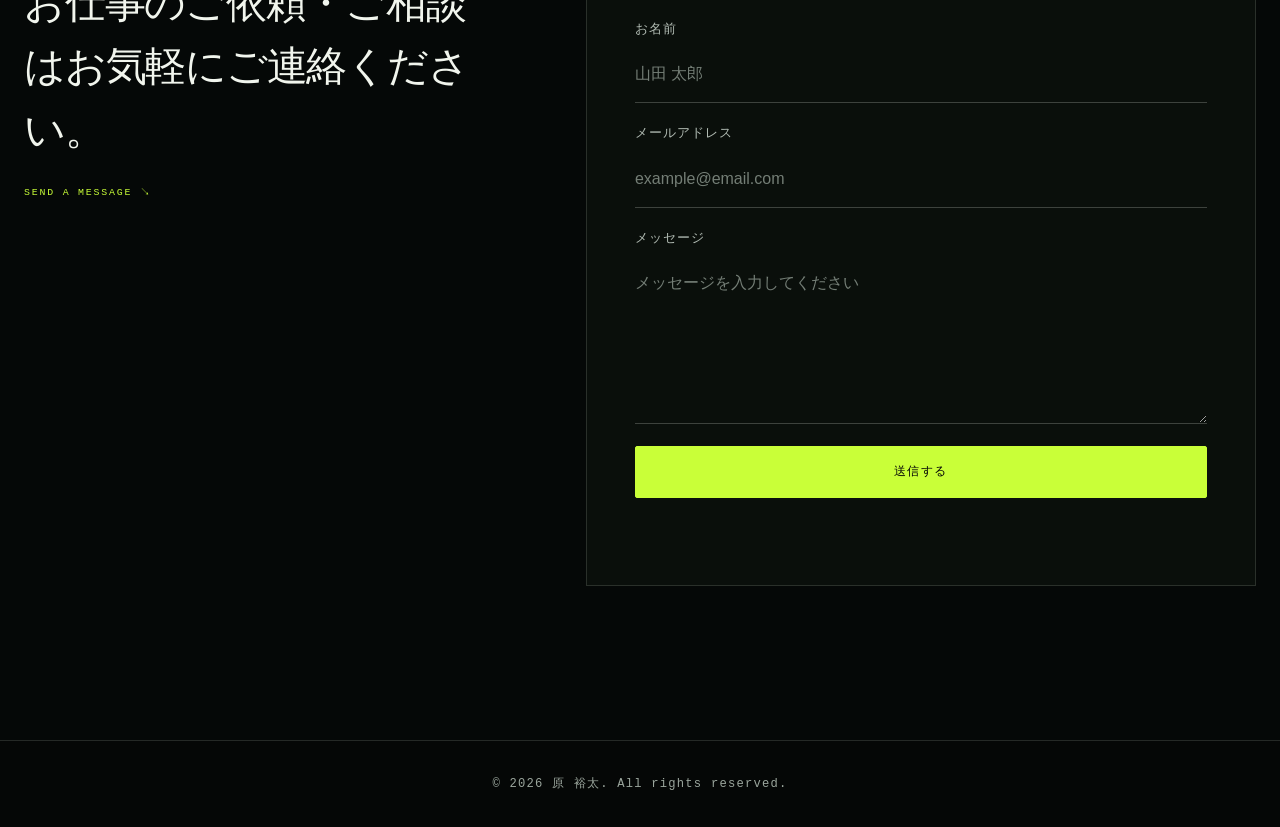
==== commit b10ce803: "Redesign portfolio with dynamic background" ====
--- a/index.html
+++ b/index.html
@@ -3,33 +3,57 @@
 <head>
   <meta charset="UTF-8">
   <meta name="viewport" content="width=device-width, initial-scale=1.0">
+  <meta name="theme-color" content="#070909">
+  <meta name="description" content="原 裕太のポートフォリオ。Webデザイン、AIを活用したアプリ・ツール開発の制作実績を紹介しています。">
+  <link rel="icon" href="data:image/svg+xml,%3Csvg xmlns='http://www.w3.org/2000/svg' viewBox='0 0 64 64'%3E%3Crect width='64' height='64' fill='%23060807'/%3E%3Cpath d='M8 8h48v48H8z' fill='none' stroke='%23c9ff38' stroke-width='3'/%3E%3Ctext x='32' y='38' text-anchor='middle' font-family='monospace' font-weight='700' font-size='18' fill='%23c9ff38'%3EYH%3C/text%3E%3C/svg%3E">
   <title>Portfolio | 原 裕太</title>
-  <link rel="stylesheet" href="style.css">
+  <link rel="stylesheet" href="style.css?v=shift-20260717">
 </head>
 <body>
 
+  <a class="skip-link" href="#main-content">本文へスキップ</a>
+  <canvas id="ambient-canvas" aria-hidden="true"></canvas>
+  <div class="scene" aria-hidden="true">
+    <div class="scene-glow scene-glow-a"></div>
+    <div class="scene-glow scene-glow-b"></div>
+    <div class="scene-grid"></div>
+    <div class="scene-noise"></div>
+  </div>
+
   <!-- ナビゲーション -->
-  <nav id="navbar">
+  <nav id="navbar" aria-label="主要ナビゲーション">
     <div class="nav-container">
-      <a href="#hero" class="nav-logo"><img src="photo2.png" alt="原 裕太" class="nav-avatar"></a>
-      <ul class="nav-links">
+      <a href="#hero" class="nav-logo" aria-label="原 裕太 ポートフォリオの先頭へ">
+        <span class="nav-mark" aria-hidden="true">YH</span>
+        <span class="nav-identity"><strong>YUTA HARA</strong><small>DESIGN × AI</small></span>
+      </a>
+      <ul class="nav-links" id="primary-navigation">
         <li><a href="#hero">ホーム</a></li>
         <li><a href="#about">About Me</a></li>
         <li><a href="#skills">スキル</a></li>
         <li><a href="#works">制作物</a></li>
         <li><a href="#contact">連絡先</a></li>
       </ul>
-      <button class="hamburger" id="hamburger" aria-label="メニュー">
+      <button class="hamburger" id="hamburger" type="button" aria-label="メニュー" aria-controls="primary-navigation" aria-expanded="false">
         <span></span><span></span><span></span>
       </button>
     </div>
   </nav>
 
+  <main id="main-content" tabindex="-1">
   <!-- ヒーローセクション -->
-  <section id="hero">
+  <section id="hero" aria-labelledby="hero-name">
+    <div class="hero-orbit" aria-hidden="true">
+      <span class="orbit orbit-one"></span>
+      <span class="orbit orbit-two"></span>
+      <span class="orbit-dot"></span>
+    </div>
+    <div class="hero-side-label hero-side-left" aria-hidden="true">WEB / AI / CREATIVE</div>
+    <div class="hero-side-label hero-side-right" aria-hidden="true">YUTA HARA / 2026</div>
     <div class="hero-content">
+      <p class="hero-kicker"><span>PORTFOLIO</span><span>2026</span></p>
       <p class="hero-greeting">はじめまして、私は</p>
-      <h1 class="hero-name">原 裕太</h1>
+      <h1 class="hero-name" id="hero-name"><span>原</span><span>裕太</span></h1>
       <p class="hero-title"><span id="typed-text"></span><span class="cursor">|</span></p>
       <div class="hero-buttons">
         <a href="#works" class="btn btn-primary">制作物を見る</a>
@@ -49,11 +73,11 @@
       <div class="about-grid">
         <div class="about-avatar fade-in">
           <div class="avatar-circle">
-            <img src="photo2.png" alt="原 裕太">
+            <img src="photo2.webp" alt="原 裕太" loading="lazy" decoding="async">
           </div>
         </div>
         <div class="about-text fade-in">
-          <p>現在は運送業に従事しながら、Webデザインを中心に、WebライティングやAIを活用したアプリ開発の学習に取り組んでいます。</p>
+          <p>現在は運送業に従事しながら、AIを活用したアプリ・ツール開発の学習に取り組んでいます。</p>
           <p>日々スキルを磨きながら、実務レベルでの品質向上を目指して活動しています。</p>
           <div class="about-meta">
             <div class="meta-item">
@@ -62,7 +86,7 @@
             </div>
             <div class="meta-item">
               <span class="meta-label">学習中</span>
-              <span class="meta-value">Webデザイン / ライティング / AI開発</span>
+              <span class="meta-value">AI開発</span>
             </div>
             <div class="meta-item">
               <span class="meta-label">目標</span>
@@ -172,11 +196,11 @@
           <div class="work-card fade-in">
             <div class="work-thumb work-slider-wrap">
               <div class="work-slider">
-                <img src="熊谷桜堤1枚目.PNG" class="slider-img" alt="熊谷桜堤 Instagram投稿 1枚目">
-                <img src="熊谷桜堤2枚目.PNG" class="slider-img" alt="熊谷桜堤 Instagram投稿 2枚目">
-                <img src="熊谷桜堤3枚目.PNG" class="slider-img" alt="熊谷桜堤 Instagram投稿 3枚目">
-                <img src="熊谷桜堤4枚目.PNG" class="slider-img" alt="熊谷桜堤 Instagram投稿 4枚目">
-                <img src="熊谷桜堤5枚目.PNG" class="slider-img" alt="熊谷桜堤 Instagram投稿 5枚目">
+                <img src="kumagaya-1.webp" class="slider-img" alt="熊谷桜堤 Instagram投稿 1枚目" loading="eager" decoding="async">
+                <img src="kumagaya-2.webp" class="slider-img" alt="熊谷桜堤 Instagram投稿 2枚目" loading="lazy" decoding="async">
+                <img src="kumagaya-3.webp" class="slider-img" alt="熊谷桜堤 Instagram投稿 3枚目" loading="lazy" decoding="async">
+                <img src="kumagaya-4.webp" class="slider-img" alt="熊谷桜堤 Instagram投稿 4枚目" loading="lazy" decoding="async">
+                <img src="kumagaya-5.webp" class="slider-img" alt="熊谷桜堤 Instagram投稿 5枚目" loading="lazy" decoding="async">
               </div>
               <button class="slider-prev" aria-label="前へ">&#8249;</button>
               <button class="slider-next" aria-label="次へ">&#8250;</button>
@@ -201,7 +225,7 @@
           </div>
           <div class="work-card fade-in">
             <div class="work-thumb" style="overflow: hidden; padding: 0; height: 220px;">
-              <img src="BARISTA.png" alt="Webデザイン作成 BARISTA" style="width: 100%; height: 100%; object-fit: cover;">
+              <img src="barista.webp" alt="Webデザイン作成 BARISTA" loading="eager" decoding="async" style="width: 100%; height: 100%; object-fit: cover;">
             </div>
             <div class="work-info">
               <h3>Webデザイン作成</h3>
@@ -210,12 +234,12 @@
                 <span class="tag">Figma</span>
                 <span class="tag">UIデザイン</span>
               </div>
-              <a href="https://www.figma.com/design/JNxG5Az2VzM9Ky0dOaCyzb/Web%E3%83%87%E3%82%B6%E3%82%A4%E3%83%B3%EF%BC%91?node-id=10-17&t=kRoT1sZEmLHIhPpi-1" target="_blank" rel="noopener noreferrer" class="work-link">Figmaで見る &#8599;</a>
+              <a href="https://www.figma.com/design/JNxG5Az2VzM9Ky0dOaCyzb/Web%E3%83%87%E3%82%B6%E3%82%A4%E3%83%B3%EF%BC%91?node-id=10-17&t=kRoT1sZEmLHIhPpi-1" target="_blank" rel="noopener noreferrer" class="work-link" aria-label="Figmaで見る（新しいタブで開く）">Figmaで見る &#8599;</a>
             </div>
           </div>
           <div class="work-card fade-in">
             <div class="work-thumb" style="overflow: hidden; padding: 0; height: 220px;">
-              <img src="lumiere-site/images/hero-img-main.jpg" alt="Lumière 結婚相談所サイト" style="width: 100%; height: 100%; object-fit: cover;">
+              <img src="lumiere-site/images/hero-img-main.jpg" alt="Lumière 結婚相談所サイト" loading="eager" decoding="async" style="width: 100%; height: 100%; object-fit: cover;">
             </div>
             <div class="work-info">
               <h3>結婚相談所 ランディングページ（Lumière）</h3>
@@ -226,7 +250,7 @@
                 <span class="tag">JavaScript</span>
                 <span class="tag">Webデザイン</span>
               </div>
-              <a href="lumiere-site/index.html" target="_blank" rel="noopener noreferrer" class="work-link">サイトを見る &#8599;</a>
+              <a href="lumiere-site/index.html" target="_blank" rel="noopener noreferrer" class="work-link" aria-label="Lumièreのサイトを見る（新しいタブで開く）">サイトを見る &#8599;</a>
             </div>
           </div>
         </div>
@@ -238,11 +262,11 @@
           <div class="work-card fade-in">
             <div class="work-thumb work-slider-wrap">
               <div class="work-slider">
-                <img src="keyscope1.png" class="slider-img" alt="SEOキーワード調査ツール スクリーンショット1">
-                <img src="keyscope2.png" class="slider-img" alt="SEOキーワード調査ツール スクリーンショット2">
-                <img src="keyscope3.png" class="slider-img" alt="SEOキーワード調査ツール スクリーンショット3">
-                <img src="keyscope4.png" class="slider-img" alt="SEOキーワード調査ツール スクリーンショット4">
-                <img src="keyscope5.png" class="slider-img" alt="SEOキーワード調査ツール スクリーンショット5">
+                <img src="keyscope1.png" class="slider-img" alt="SEOキーワード調査ツール スクリーンショット1" loading="eager" decoding="async">
+                <img src="keyscope2.png" class="slider-img" alt="SEOキーワード調査ツール スクリーンショット2" loading="lazy" decoding="async">
+                <img src="keyscope3.png" class="slider-img" alt="SEOキーワード調査ツール スクリーンショット3" loading="lazy" decoding="async">
+                <img src="keyscope4.png" class="slider-img" alt="SEOキーワード調査ツール スクリーンショット4" loading="lazy" decoding="async">
+                <img src="keyscope5.png" class="slider-img" alt="SEOキーワード調査ツール スクリーンショット5" loading="lazy" decoding="async">
               </div>
               <button class="slider-prev" aria-label="前へ">&#8249;</button>
               <button class="slider-next" aria-label="次へ">&#8250;</button>
@@ -268,12 +292,12 @@
           <div class="work-card fade-in">
             <div class="work-thumb work-slider-wrap">
               <div class="work-slider">
-                <img src="task1.png" class="slider-img" alt="看板ボード風タスク管理ツール スクリーンショット1">
-                <img src="task2.png" class="slider-img" alt="看板ボード風タスク管理ツール スクリーンショット2">
-                <img src="task3.png" class="slider-img" alt="看板ボード風タスク管理ツール スクリーンショット3">
-                <img src="task4.png" class="slider-img" alt="看板ボード風タスク管理ツール スクリーンショット4">
-                <img src="task5.png" class="slider-img" alt="看板ボード風タスク管理ツール スクリーンショット5">
-                <img src="task6.png" class="slider-img" alt="看板ボード風タスク管理ツール スクリーンショット6">
+                <img src="task1.png" class="slider-img" alt="看板ボード風タスク管理ツール スクリーンショット1" loading="eager" decoding="async">
+                <img src="task2.png" class="slider-img" alt="看板ボード風タスク管理ツール スクリーンショット2" loading="lazy" decoding="async">
+                <img src="task3.png" class="slider-img" alt="看板ボード風タスク管理ツール スクリーンショット3" loading="lazy" decoding="async">
+                <img src="task4.png" class="slider-img" alt="看板ボード風タスク管理ツール スクリーンショット4" loading="lazy" decoding="async">
+                <img src="task5.png" class="slider-img" alt="看板ボード風タスク管理ツール スクリーンショット5" loading="lazy" decoding="async">
+                <img src="task6.png" class="slider-img" alt="看板ボード風タスク管理ツール スクリーンショット6" loading="lazy" decoding="async">
               </div>
               <button class="slider-prev" aria-label="前へ">&#8249;</button>
               <button class="slider-next" aria-label="次へ">&#8250;</button>
@@ -297,8 +321,8 @@
             </div>
           </div>
           <div class="work-card fade-in">
-            <div class="work-thumb kidsmoney-thumb" style="overflow: hidden; padding: 0; height: 220px; position: relative; cursor: pointer;">
-              <video id="kidsmoneyVideo" src="キッズマネー4.mov" poster="キッズマネーサムネ.png" style="width: 100%; height: 100%; object-fit: cover;" preload="metadata" playsinline></video>
+            <div class="work-thumb kidsmoney-thumb" role="button" tabindex="0" aria-label="キッズマネーの紹介動画を再生" style="overflow: hidden; padding: 0; height: 220px; position: relative; cursor: pointer;">
+              <video id="kidsmoneyVideo" src="キッズマネー4.mov" poster="キッズマネーサムネ.png" style="width: 100%; height: 100%; object-fit: cover;" preload="none" playsinline></video>
               <div class="kidsmoney-overlay" style="position: absolute; inset: 0; display: flex; align-items: center; justify-content: center; background: rgba(0,0,0,0.25);">
                 <div style="width: 64px; height: 64px; background: rgba(255,255,255,0.9); border-radius: 50%; display: flex; align-items: center; justify-content: center; box-shadow: 0 2px 8px rgba(0,0,0,0.3); pointer-events: none;">
                   <svg width="26" height="26" viewBox="0 0 24 24"><polygon points="8,5 19,12 8,19" fill="#333"/></svg>
@@ -343,11 +367,12 @@
             <textarea id="message" name="message" rows="5" placeholder="メッセージを入力してください" required></textarea>
           </div>
           <button type="submit" class="btn btn-primary btn-full">送信する</button>
-          <p class="form-notice" id="form-notice"></p>
+          <p class="form-notice" id="form-notice" aria-live="polite"></p>
         </form>
       </div>
     </div>
   </section>
+  </main>
 
   <!-- フッター -->
   <footer>
@@ -355,16 +380,10 @@
   </footer>
 
   <!-- 動画モーダル -->
-  <div id="video-modal" style="display:none; position:fixed; inset:0; background:rgba(0,0,0,0.88); z-index:2000; align-items:center; justify-content:center;">
-    <button id="video-modal-close" style="position:absolute; top:16px; right:20px; background:none; border:none; color:#fff; font-size:2.4rem; line-height:1; cursor:pointer; z-index:2001;">&times;</button>
+  <div id="video-modal" role="dialog" aria-modal="true" aria-label="キッズマネー紹介動画" style="display:none; position:fixed; inset:0; background:rgba(0,0,0,0.88); z-index:2000; align-items:center; justify-content:center;">
+    <button id="video-modal-close" type="button" aria-label="動画を閉じる" style="position:absolute; top:16px; right:20px; background:none; border:none; color:#fff; font-size:2.4rem; line-height:1; cursor:pointer; z-index:2001;">&times;</button>
     <div class="km-player">
-      <video id="kidsmoneyModalVideo" src="キッズマネー4.mov" style="width:100%; max-height:78vh; display:block; border-radius:8px 8px 0 0; background:#000;"></video>
-      <div class="km-controls">
-        <button class="km-playbtn" aria-label="再生">&#9654;</button>
-        <span class="km-time">0:00</span>
-        <input type="range" class="km-progress" value="0" min="0" max="100" step="0.1">
-        <span class="km-duration">0:00</span>
-      </div>
+      <video id="kidsmoneyModalVideo" src="キッズマネー4.mov" controls preload="none" playsinline style="width:100%; max-height:82vh; display:block; background:#000;"></video>
     </div>
   </div>
 
@@ -377,68 +396,6 @@
     <div class="lightbox-counter" id="lightbox-counter"></div>
   </div>
 
-  <script src="script.js"></script>
-  <script>
-    (function () {
-      const thumb     = document.querySelector('.kidsmoney-thumb');
-      const modal     = document.getElementById('video-modal');
-      const video     = document.getElementById('kidsmoneyModalVideo');
-      const closeBtn  = document.getElementById('video-modal-close');
-      const playBtn   = document.querySelector('.km-playbtn');
-      const progress  = document.querySelector('.km-progress');
-      const timeEl    = document.querySelector('.km-time');
-      const durEl     = document.querySelector('.km-duration');
-      if (!thumb || !modal || !video) return;
-
-      function fmt(s) {
-        const m = Math.floor(s / 60);
-        return m + ':' + String(Math.floor(s % 60)).padStart(2, '0');
-      }
-
-      thumb.addEventListener('click', function () {
-        modal.style.display = 'flex';
-        document.body.style.overflow = 'hidden';
-      });
-
-      function closeModal() {
-        video.pause();
-        playBtn.innerHTML = '&#9654;';
-        modal.style.display = 'none';
-        document.body.style.overflow = '';
-      }
-
-      playBtn.addEventListener('click', function () {
-        if (video.paused) { video.play(); playBtn.innerHTML = '&#9646;&#9646;'; }
-        else              { video.pause(); playBtn.innerHTML = '&#9654;'; }
-      });
-
-      video.addEventListener('loadedmetadata', function () {
-        durEl.textContent = fmt(video.duration);
-      });
-
-      video.addEventListener('timeupdate', function () {
-        if (video.duration) {
-          progress.value = (video.currentTime / video.duration) * 100;
-          timeEl.textContent = fmt(video.currentTime);
-        }
-      });
-
-      video.addEventListener('ended', function () {
-        playBtn.innerHTML = '&#9654;';
-      });
-
-      progress.addEventListener('input', function () {
-        video.currentTime = (progress.value / 100) * video.duration;
-      });
-
-      closeBtn.addEventListener('click', closeModal);
-      modal.addEventListener('click', function (e) {
-        if (e.target === modal) closeModal();
-      });
-      document.addEventListener('keydown', function (e) {
-        if (e.key === 'Escape') closeModal();
-      });
-    })();
-  </script>
+  <script src="script.js?v=shift-20260717"></script>
 </body>
 </html>
--- a/style.css
+++ b/style.css
@@ -1,4 +1,6 @@
-/* ===== リセット & ベース ===== */
+/* =========================================================
+   YUTA HARA PORTFOLIO — immersive editorial interface
+   ========================================================= */
 *, *::before, *::after {
   box-sizing: border-box;
   margin: 0;
@@ -6,930 +8,663 @@
 }
 
 :root {
-  --bg: #0f0f1a;
-  --bg-card: #1a1a2e;
-  --accent: #a78bfa;
-  --accent2: #818cf8;
-  --text: #e2e8f0;
-  --text-muted: #94a3b8;
-  --border: #2d2d4e;
-  --radius: 12px;
-  --nav-height: 64px;
+  --ink: #060807;
+  --ink-soft: #0b0f0d;
+  --panel: rgba(13, 18, 15, 0.78);
+  --panel-solid: #101512;
+  --white: #f1f5ed;
+  --muted: #9ba69d;
+  --acid: #c9ff38;
+  --cyan: #61e8d2;
+  --violet: #8068ff;
+  --line: rgba(231, 246, 231, 0.14);
+  --line-hot: rgba(201, 255, 56, 0.48);
+  --radius: 2px;
+  --nav-height: 82px;
+  --cursor-x: 50%;
+  --cursor-y: 30%;
+  --scroll-progress: 0%;
 }
 
 html {
   scroll-behavior: smooth;
+  scrollbar-color: var(--acid) var(--ink);
 }
 
 body {
-  background: var(--bg);
-  color: var(--text);
-  font-family: 'Segoe UI', 'Hiragino Sans', 'Meiryo', sans-serif;
-  line-height: 1.7;
+  min-width: 320px;
   overflow-x: hidden;
-}
-
-a {
-  text-decoration: none;
-  color: inherit;
-}
-
-/* ===== ナビゲーション ===== */
-#navbar {
+  background: var(--ink);
+  color: var(--white);
+  font-family: "Segoe UI", "Hiragino Kaku Gothic ProN", "Yu Gothic UI", Meiryo, sans-serif;
+  font-synthesis: none;
+  line-height: 1.75;
+  letter-spacing: 0.015em;
+  position: relative;
+  isolation: isolate;
+}
+
+::selection {
+  color: var(--ink);
+  background: var(--acid);
+}
+
+a { color: inherit; text-decoration: none; }
+button, input, textarea { font: inherit; }
+button, a { -webkit-tap-highlight-color: transparent; }
+
+.sr-only {
+  position: absolute !important;
+  width: 1px !important;
+  height: 1px !important;
+  padding: 0 !important;
+  margin: -1px !important;
+  overflow: hidden !important;
+  clip: rect(0, 0, 0, 0) !important;
+  white-space: nowrap !important;
+  border: 0 !important;
+}
+
+body.menu-open { overflow: hidden; }
+
+.skip-link {
+  position: fixed;
+  top: 12px;
+  left: 12px;
+  z-index: 9999;
+  padding: 10px 16px;
+  color: var(--ink);
+  background: var(--acid);
+  transform: translateY(-180%);
+  transition: transform .2s ease;
+}
+.skip-link:focus { transform: translateY(0); }
+
+#ambient-canvas {
+  position: fixed;
+  inset: 0;
+  z-index: -1;
+  width: 100%;
+  height: 100%;
+  pointer-events: none;
+  opacity: 1;
+  contain: strict;
+  transform: translateZ(0);
+}
+
+.scene {
+  position: fixed;
+  inset: 0;
+  z-index: -2;
+  overflow: hidden;
+  pointer-events: none;
+  background:
+    radial-gradient(circle at 50% 110%, rgba(97,232,210,.16), transparent 46%),
+    radial-gradient(circle at 16% 8%, rgba(128,104,255,.13), transparent 36%),
+    linear-gradient(155deg, #050706 0%, #080c0a 48%, #050706 100%);
+}
+
+.scene::after {
+  content: "";
+  position: absolute;
+  pointer-events: none;
+}
+
+.scene::after {
+  top: -18%;
+  bottom: -18%;
+  width: 22vw;
+  left: -34vw;
+  opacity: .12;
+  background: linear-gradient(90deg, transparent, rgba(201,255,56,.35), rgba(97,232,210,.12), transparent);
+  transform: skewX(-18deg) translate3d(0,0,0);
+  will-change: transform, opacity;
+  animation: scanBeam 13s cubic-bezier(.45,0,.55,1) infinite;
+}
+
+.scene-grid {
+  position: absolute;
+  inset: -20%;
+  opacity: .3;
+  background-image:
+    linear-gradient(rgba(222,244,225,.08) 1px, transparent 1px),
+    linear-gradient(90deg, rgba(222,244,225,.08) 1px, transparent 1px);
+  background-size: 72px 72px;
+  transform: perspective(800px) rotateX(58deg) translateY(28%);
+  transform-origin: center bottom;
+  mask-image: linear-gradient(to bottom, transparent 4%, #000 45%, transparent 96%);
+}
+
+.scene-glow {
+  position: absolute;
+  width: 52vw;
+  aspect-ratio: 1;
+  border-radius: 50%;
+  opacity: .2;
+  will-change: transform;
+}
+.scene-glow-a {
+  top: -30%;
+  left: -18%;
+  background: radial-gradient(circle, rgba(128,104,255,.62), transparent 68%);
+  animation: glowA 18s ease-in-out infinite alternate;
+}
+.scene-glow-b {
+  right: -22%;
+  bottom: -28%;
+  background: radial-gradient(circle, rgba(97,232,210,.5), transparent 68%);
+  animation: glowB 22s ease-in-out infinite alternate;
+}
+
+.scene-noise {
+  position: absolute;
+  inset: 0;
+  opacity: .035;
+  background-image: url("data:image/svg+xml,%3Csvg viewBox='0 0 180 180' xmlns='http://www.w3.org/2000/svg'%3E%3Cfilter id='n'%3E%3CfeTurbulence type='fractalNoise' baseFrequency='.85' numOctaves='3' stitchTiles='stitch'/%3E%3C/filter%3E%3Crect width='100%25' height='100%25' filter='url(%23n)' opacity='.9'/%3E%3C/svg%3E");
+}
+
+.low-power-motion .scene::after,
+.low-power-motion .orbit-two,
+.low-power-motion .orbit-dot {
+  display: none;
+}
+
+.low-power-motion .scene-glow {
+  opacity: .12;
+}
+
+.scroll-progress {
   position: fixed;
   top: 0;
   left: 0;
-  right: 0;
+  z-index: 1001;
+  width: var(--scroll-progress);
+  height: 2px;
+  background: var(--acid);
+  box-shadow: 0 0 18px rgba(201,255,56,.7);
+}
+
+/* Navigation */
+#navbar {
+  position: fixed;
+  inset: 0 0 auto;
+  z-index: 1000;
   height: var(--nav-height);
-  z-index: 100;
-  transition: background 0.3s, backdrop-filter 0.3s;
-}
-
+  border-bottom: 1px solid transparent;
+  transition: height .35s ease, background .35s ease, border-color .35s ease;
+}
 #navbar.scrolled {
-  background: rgba(15, 15, 26, 0.9);
-  backdrop-filter: blur(12px);
-  border-bottom: 1px solid var(--border);
-}
-
+  height: 66px;
+  border-color: var(--line);
+  background: rgba(6,8,7,.94);
+}
 .nav-container {
-  max-width: 1100px;
+  width: min(100% - 48px, 1440px);
+  height: 100%;
   margin: 0 auto;
-  height: 100%;
-  padding: 0 24px;
   display: flex;
   align-items: center;
   justify-content: space-between;
 }
-
 .nav-logo {
+  display: inline-flex;
+  align-items: center;
+  gap: 12px;
+}
+.nav-mark {
+  width: 38px;
+  height: 38px;
+  display: grid;
+  place-items: center;
+  border: 1px solid var(--acid);
+  color: var(--acid);
+  font: 700 .75rem/1 Consolas, "Courier New", monospace;
+  letter-spacing: -.04em;
+}
+.nav-logo:hover .nav-mark { color: var(--ink); background: var(--acid); }
+.nav-identity { display: grid; line-height: 1.1; }
+.nav-identity strong { font-size: .72rem; letter-spacing: .16em; }
+.nav-identity small { margin-top: 5px; color: var(--muted); font: .56rem/1 Consolas, monospace; letter-spacing: .13em; }
+.nav-links { display: flex; align-items: center; gap: clamp(18px, 2.4vw, 42px); list-style: none; }
+.nav-links a {
+  position: relative;
+  display: inline-block;
+  padding: 8px 0;
+  color: var(--muted);
+  font: 600 .76rem/1 Consolas, "Yu Gothic UI", monospace;
+  letter-spacing: .12em;
+  text-transform: uppercase;
+  transition: color .25s ease;
+}
+.nav-links a::before {
+  content: "";
+  position: absolute;
+  left: 0;
+  bottom: 1px;
+  width: 100%;
+  height: 1px;
+  background: var(--acid);
+  transform: scaleX(0);
+  transform-origin: right;
+  transition: transform .35s cubic-bezier(.16,1,.3,1);
+}
+.nav-links a:hover, .nav-links a.active { color: var(--white); }
+.nav-links a:hover::before, .nav-links a.active::before { transform: scaleX(1); transform-origin: left; }
+.hamburger {
+  display: none;
+  width: 42px;
+  height: 42px;
+  border: 1px solid var(--line);
+  background: rgba(9,12,10,.55);
+  cursor: pointer;
+}
+.hamburger span { display: block; width: 18px; height: 1px; margin: 5px auto; background: var(--white); transition: .25s ease; }
+
+main, footer { position: relative; z-index: 1; }
+
+/* Hero */
+#hero {
+  position: relative;
+  min-height: 100svh;
+  padding: calc(var(--nav-height) + 48px) max(24px, 6vw) 76px;
+  display: grid;
+  place-items: center;
+  overflow: hidden;
+  isolation: isolate;
+}
+#hero::before, #hero::after {
+  content: "";
+  position: absolute;
+  z-index: -1;
+  pointer-events: none;
+}
+#hero::before {
+  inset: 12% 8%;
+  border: 1px solid rgba(230,246,232,.08);
+  clip-path: polygon(0 0, 35% 0, 35% 1px, 100% 1px, 100% 100%, 68% 100%, 68% calc(100% - 1px), 0 calc(100% - 1px));
+}
+#hero::after {
+  width: min(66vw, 900px);
+  aspect-ratio: 1;
+  border-radius: 50%;
+  border: 1px solid rgba(201,255,56,.12);
+  box-shadow: inset 0 0 120px rgba(201,255,56,.025), 0 0 100px rgba(97,232,210,.025);
+}
+.hero-content {
+  position: relative;
+  z-index: 3;
+  width: min(100%, 1120px);
+  text-align: center;
+  animation: heroEnter 1.2s cubic-bezier(.16,1,.3,1) both;
+}
+.hero-kicker {
+  width: min(100%, 620px);
+  margin: 0 auto 22px;
   display: flex;
   align-items: center;
-  text-decoration: none;
-}
-
-.nav-avatar {
-  width: 32px;
-  height: 32px;
-  max-height: calc(var(--nav-height) - 24px);
-  border-radius: 50%;
-  object-fit: cover;
-  border: 2px solid var(--accent);
-  display: block;
-  transition: border-color 0.3s ease, transform 0.3s ease;
-}
-
-.nav-avatar:hover {
-  border-color: var(--accent2);
-  transform: scale(1.08);
-}
-
-.nav-links {
-  list-style: none;
-  display: flex;
-  gap: 32px;
-}
-
-.nav-links a {
-  font-size: 0.9rem;
-  color: var(--text-muted);
-  transition: color 0.2s;
-  position: relative;
-}
-
-.nav-links a::after {
-  content: '';
-  position: absolute;
-  bottom: -4px;
-  left: 0;
-  width: 0;
-  height: 2px;
-  background: var(--accent);
-  transition: width 0.3s;
-}
-
-.nav-links a:hover {
-  color: var(--text);
-}
-
-.nav-links a:hover::after {
-  width: 100%;
-}
-
-.hamburger {
-  display: none;
-  flex-direction: column;
-  gap: 5px;
-  background: none;
-  border: none;
-  cursor: pointer;
-  padding: 4px;
-}
-
-.hamburger span {
-  display: block;
-  width: 24px;
-  height: 2px;
-  background: var(--text);
-  transition: transform 0.3s, opacity 0.3s;
-}
-
-/* ===== ヒーローセクション ===== */
-#hero {
-  min-height: 100vh;
-  display: flex;
-  align-items: center;
-  justify-content: center;
-  position: relative;
-  overflow: hidden;
-  padding: var(--nav-height) 24px 0;
-}
-
-#hero::before {
-  content: '';
-  position: absolute;
-  top: -200px;
-  left: -200px;
-  width: 600px;
-  height: 600px;
-  background: radial-gradient(circle, rgba(167,139,250,0.15) 0%, transparent 70%);
-  pointer-events: none;
-}
-
-#hero::after {
-  content: '';
-  position: absolute;
-  bottom: -100px;
-  right: -100px;
-  width: 400px;
-  height: 400px;
-  background: radial-gradient(circle, rgba(129,140,248,0.1) 0%, transparent 70%);
-  pointer-events: none;
-}
-
-.hero-content {
-  text-align: center;
-  z-index: 1;
-}
-
-.hero-greeting {
-  color: var(--text-muted);
-  font-size: 1.1rem;
-  margin-bottom: 8px;
-  letter-spacing: 0.05em;
-}
-
+  justify-content: space-between;
+  color: var(--acid);
+  font: .66rem/1 Consolas, monospace;
+  letter-spacing: .24em;
+}
+.hero-kicker::before { content: ""; position: absolute; left: 50%; width: min(24vw, 260px); height: 1px; background: linear-gradient(90deg, transparent, var(--line-hot), transparent); transform: translateX(-50%); }
+.hero-greeting { margin-bottom: 2px; color: var(--muted); font-size: clamp(.82rem, 1.2vw, 1rem); letter-spacing: .24em; }
 .hero-name {
-  font-size: clamp(3rem, 8vw, 6rem);
-  font-weight: 800;
-  background: linear-gradient(135deg, var(--accent) 0%, var(--accent2) 100%);
-  -webkit-background-clip: text;
-  -webkit-text-fill-color: transparent;
-  background-clip: text;
-  line-height: 1.1;
-  margin-bottom: 16px;
-}
-
-.hero-title {
-  font-size: clamp(1rem, 2.5vw, 1.4rem);
-  color: var(--text-muted);
-  margin-bottom: 40px;
-  min-height: 2rem;
-}
-
-.cursor {
-  animation: blink 1s infinite;
-  color: var(--accent);
-}
-
-@keyframes blink {
-  0%, 100% { opacity: 1; }
-  50% { opacity: 0; }
-}
-
-.hero-buttons {
-  display: flex;
-  gap: 16px;
-  justify-content: center;
-  flex-wrap: wrap;
-}
-
-.btn {
-  padding: 12px 28px;
-  border-radius: 50px;
-  font-size: 0.95rem;
-  font-weight: 600;
-  transition: transform 0.2s, box-shadow 0.2s, background 0.2s;
-  cursor: pointer;
-  border: none;
-  display: inline-block;
-}
-
-.btn-primary {
-  background: linear-gradient(135deg, var(--accent), var(--accent2));
-  color: #fff;
-}
-
-.btn-primary:hover {
-  transform: translateY(-2px);
-  box-shadow: 0 8px 20px rgba(167,139,250,0.4);
-}
-
-.btn-outline {
-  border: 2px solid var(--accent);
-  color: var(--accent);
-  background: transparent;
-}
-
-.btn-outline:hover {
-  background: rgba(167,139,250,0.1);
-  transform: translateY(-2px);
-}
-
-.btn-full {
-  width: 100%;
-  text-align: center;
-}
-
-.hero-scroll {
-  position: absolute;
-  bottom: 40px;
-  left: 50%;
-  transform: translateX(-50%);
-  display: flex;
-  flex-direction: column;
-  align-items: center;
-  gap: 8px;
-  color: var(--text-muted);
-  font-size: 0.75rem;
-  letter-spacing: 0.1em;
-}
-
-.scroll-line {
-  width: 1px;
-  height: 40px;
-  background: linear-gradient(to bottom, var(--accent), transparent);
-  animation: scrollDown 1.5s ease-in-out infinite;
-}
-
-@keyframes scrollDown {
-  0% { transform: scaleY(0); transform-origin: top; }
-  50% { transform: scaleY(1); transform-origin: top; }
-  100% { transform: scaleY(1); transform-origin: bottom; opacity: 0; }
-}
-
-/* ===== 共通セクション ===== */
-section {
-  padding: 100px 24px;
-}
-
-.container {
-  max-width: 1100px;
-  margin: 0 auto;
-}
-
-.section-title {
-  font-size: clamp(1.8rem, 4vw, 2.4rem);
-  font-weight: 700;
-  text-align: center;
-  margin-bottom: 60px;
-  position: relative;
-}
-
-.section-title::after {
-  content: '';
-  display: block;
-  width: 48px;
-  height: 4px;
-  background: linear-gradient(90deg, var(--accent), var(--accent2));
-  border-radius: 2px;
-  margin: 12px auto 0;
-}
-
-/* ===== フェードイン ===== */
-.fade-in {
-  opacity: 0;
-  transform: translateY(30px);
-  transition: opacity 0.7s ease, transform 0.7s ease;
-}
-
-.fade-in.visible {
-  opacity: 1;
-  transform: translateY(0);
-}
-
-/* ===== 自己紹介 ===== */
-#about {
-  background: var(--bg-card);
-}
-
-.about-grid {
-  display: grid;
-  grid-template-columns: 200px 1fr;
-  gap: 60px;
-  align-items: start;
-}
-
-.about-avatar {
   display: flex;
   justify-content: center;
-}
-
+  gap: clamp(.1em, 2vw, .24em);
+  color: transparent;
+  font-size: clamp(5.2rem, 14vw, 13rem);
+  font-weight: 800;
+  line-height: .88;
+  letter-spacing: -.09em;
+  text-shadow: 0 20px 80px rgba(0,0,0,.5);
+}
+.hero-name span {
+  display: block;
+  color: transparent;
+  -webkit-text-stroke: 1.5px var(--white);
+}
+.hero-title {
+  min-height: 2em;
+  margin: 24px 0 36px;
+  color: var(--white);
+  font: 500 clamp(.78rem, 1.5vw, 1.05rem)/1.6 Consolas, "Yu Gothic UI", monospace;
+  letter-spacing: .22em;
+  text-transform: uppercase;
+}
+.hero-title::before { content: "< "; color: var(--acid); }
+.hero-title::after { content: " />"; color: var(--acid); }
+.cursor { color: var(--acid); animation: blink .9s steps(1) infinite; }
+.hero-buttons { display: flex; justify-content: center; gap: 12px; flex-wrap: wrap; }
+.btn {
+  position: relative;
+  min-width: 168px;
+  padding: 14px 24px;
+  border: 1px solid var(--line);
+  border-radius: var(--radius);
+  display: inline-grid;
+  place-items: center;
+  overflow: hidden;
+  color: var(--white);
+  background: rgba(8,11,9,.45);
+  font-size: .78rem;
+  font-weight: 700;
+  letter-spacing: .12em;
+  cursor: pointer;
+  transition: color .3s ease, border-color .3s ease, transform .3s ease, box-shadow .3s ease;
+}
+.btn::before {
+  content: "";
+  position: absolute;
+  inset: 0;
+  z-index: -1;
+  background: var(--acid);
+  transform: translateY(102%);
+  transition: transform .4s cubic-bezier(.16,1,.3,1);
+}
+.btn:hover { color: var(--ink); border-color: var(--acid); transform: translateY(-3px); box-shadow: 0 12px 34px rgba(201,255,56,.14); }
+.btn:hover::before { transform: translateY(0); }
+.btn-primary { color: var(--ink); border-color: var(--acid); background: var(--acid); }
+.btn-primary::before { background: var(--white); }
+.btn-outline { border-color: rgba(241,245,237,.4); }
+.btn-full { width: 100%; }
+.btn:focus-visible, a:focus-visible, button:focus-visible, input:focus-visible, textarea:focus-visible { outline: 2px solid var(--acid); outline-offset: 4px; }
+
+.hero-side-label {
+  position: absolute;
+  top: 50%;
+  color: var(--muted);
+  font: .58rem/1 Consolas, monospace;
+  letter-spacing: .22em;
+  writing-mode: vertical-rl;
+  opacity: .7;
+}
+.hero-side-left { left: max(18px, 2.2vw); transform: translateY(-50%) rotate(180deg); }
+.hero-side-right { right: max(18px, 2.2vw); transform: translateY(-50%); }
+.hero-orbit { position: absolute; inset: 0; z-index: -1; display: grid; place-items: center; pointer-events: none; }
+.orbit { position: absolute; width: min(72vw, 940px); aspect-ratio: 1; border: 1px solid rgba(201,255,56,.1); border-radius: 50%; }
+.orbit-one { animation: orbitTilt 14s linear infinite; }
+.orbit-two { width: min(48vw, 620px); border-color: rgba(97,232,210,.14); animation: orbitTilt 10s linear infinite reverse; }
+.orbit-dot { position: absolute; width: min(72vw, 940px); aspect-ratio: 1; border-radius: 50%; animation: orbitSpin 9s linear infinite; }
+.orbit-dot::before { content: ""; position: absolute; top: 49%; left: -4px; width: 8px; height: 8px; border-radius: 50%; background: var(--acid); box-shadow: 0 0 22px var(--acid); }
+.hero-scroll { position: absolute; bottom: 22px; left: 50%; display: grid; justify-items: center; gap: 8px; color: var(--muted); font: .56rem/1 Consolas, monospace; letter-spacing: .22em; transform: translateX(-50%); }
+.scroll-line { width: 1px; height: 42px; overflow: hidden; background: var(--line); }
+.scroll-line::after { content: ""; display: block; width: 100%; height: 45%; background: var(--acid); animation: scrollLine 1.8s ease-in-out infinite; }
+
+/* Shared section system */
+section:not(#hero) { position: relative; padding: clamp(96px, 12vw, 180px) 24px; border-top: 1px solid var(--line); scroll-margin-top: 64px; }
+section:not(#hero)::before {
+  position: absolute;
+  top: 24px;
+  right: max(24px, 4vw);
+  color: rgba(241,245,237,.1);
+  font: 700 clamp(4rem, 10vw, 9rem)/1 Arial, sans-serif;
+  letter-spacing: -.08em;
+}
+#about::before { content: "01"; }
+#skills::before { content: "02"; }
+#works::before { content: "03"; }
+#contact::before { content: "04"; }
+.container { width: min(100%, 1240px); margin: 0 auto; }
+.section-title {
+  position: relative;
+  margin-bottom: clamp(54px, 8vw, 96px);
+  padding-top: 22px;
+  color: var(--white);
+  font-size: clamp(2.8rem, 7vw, 6.8rem);
+  font-weight: 750;
+  line-height: .95;
+  letter-spacing: -.055em;
+  text-align: left;
+}
+.section-title::before { position: absolute; top: 0; left: 0; color: var(--acid); font: 600 .65rem/1 Consolas, monospace; letter-spacing: .2em; }
+#about .section-title::before { content: "// PROFILE"; }
+#skills .section-title::before { content: "// CAPABILITIES"; }
+#works .section-title::before { content: "// SELECTED WORKS"; }
+#contact .section-title::before { content: "// LET'S CONNECT"; }
+.section-title::after { content: ""; display: inline-block; width: clamp(40px, 8vw, 110px); height: 1px; margin-left: .25em; vertical-align: .18em; background: var(--acid); }
+.fade-in { opacity: 0; transform: translateY(38px); transition: opacity .62s ease, transform .7s cubic-bezier(.16,1,.3,1); }
+.fade-in.visible { opacity: 1; transform: translateY(0); }
+
+/* About */
+#about { background: linear-gradient(180deg, rgba(8,11,9,.12), rgba(8,11,9,.46)); }
+.about-grid { display: grid; grid-template-columns: minmax(280px, .75fr) minmax(320px, 1.45fr); gap: clamp(42px, 8vw, 120px); align-items: center; }
+.about-avatar { display: grid; place-items: center; }
 .avatar-circle {
-  width: 160px;
-  height: 160px;
+  position: relative;
+  width: min(100%, 360px);
+  aspect-ratio: 4 / 5;
+  border-radius: 48% 48% 4px 4px;
+  overflow: hidden;
+  background: var(--panel-solid);
+  border: 1px solid var(--line);
+  box-shadow: -18px 18px 0 rgba(201,255,56,.06), 0 30px 90px rgba(0,0,0,.45);
+}
+.avatar-circle::after { content: ""; position: absolute; inset: 0; border: 1px solid rgba(255,255,255,.12); pointer-events: none; }
+.avatar-circle img { width: 100%; height: 100%; display: block; object-fit: cover; filter: saturate(.72) contrast(1.06); transition: filter .5s ease, transform .8s cubic-bezier(.16,1,.3,1); }
+.avatar-circle:hover img { filter: saturate(1) contrast(1.02); transform: scale(1.035); }
+.about-text > p { max-width: 740px; margin-bottom: 20px; color: #c4ccc5; font-size: clamp(1rem, 1.6vw, 1.25rem); line-height: 2; }
+.about-meta { margin-top: 44px; border-top: 1px solid var(--line); }
+.meta-item { display: grid; grid-template-columns: minmax(90px, .35fr) 1fr; gap: 24px; padding: 18px 0; border-bottom: 1px solid var(--line); }
+.meta-label { color: var(--muted); font: .65rem/1.4 Consolas, monospace; letter-spacing: .14em; text-transform: uppercase; }
+.meta-value { color: var(--white); font-weight: 650; }
+
+/* Skills */
+#skills { background: rgba(6,8,7,.2); }
+.skills-block, .strengths-block, .tools-block { margin-bottom: 82px; }
+.skills-block-title { display: flex; align-items: center; gap: 12px; margin-bottom: 26px; color: var(--acid); font: 650 .74rem/1.4 Consolas, "Yu Gothic UI", monospace; letter-spacing: .12em; }
+.skills-block-title::after { content: ""; flex: 1; height: 1px; background: var(--line); }
+.skills-grid { display: grid; grid-template-columns: repeat(4, 1fr); border-top: 1px solid var(--line); border-left: 1px solid var(--line); }
+.skill-card, .strength-card {
+  position: relative;
+  padding: 30px;
+  overflow: hidden;
+  background: rgba(13,18,15,.5);
+  border-right: 1px solid var(--line);
+  border-bottom: 1px solid var(--line);
+  transform-style: preserve-3d;
+  transition: background .35s ease, transform .35s ease, border-color .35s ease;
+}
+.skill-card::before, .strength-card::before { content: ""; position: absolute; inset: auto 0 0; height: 3px; background: var(--acid); transform: scaleX(0); transform-origin: left; transition: transform .45s cubic-bezier(.16,1,.3,1); }
+.skill-card:hover, .strength-card:hover { z-index: 2; background: rgba(24,32,26,.94); border-color: rgba(201,255,56,.24); transform: translateY(-5px) rotateX(var(--tilt-y,0deg)) rotateY(var(--tilt-x,0deg)); }
+.skill-card:hover::before, .strength-card:hover::before { transform: scaleX(1); }
+.skill-icon { margin-bottom: 34px; color: var(--acid); font: 600 1.2rem/1 Consolas, monospace; }
+.skill-card h4, .strength-card h4 { margin-bottom: 12px; color: var(--white); font-size: 1rem; }
+.skill-desc, .strength-card p { min-height: 4.8em; margin-bottom: 24px; color: var(--muted); font-size: .83rem; line-height: 1.75; }
+.skill-bar { height: 2px; margin-bottom: 10px; overflow: hidden; background: rgba(255,255,255,.1); }
+.skill-fill { width: 0; height: 100%; background: linear-gradient(90deg, var(--acid), var(--cyan)); box-shadow: 0 0 12px rgba(201,255,56,.4); transition: width 1.3s cubic-bezier(.16,1,.3,1); }
+.skill-percent { color: var(--muted); font: .74rem/1 Consolas, monospace; letter-spacing: .08em; }
+.strengths-grid { display: grid; grid-template-columns: repeat(2, 1fr); border-top: 1px solid var(--line); border-left: 1px solid var(--line); }
+.strength-card { min-height: 210px; }
+.strength-icon { margin-bottom: 24px; font-size: 1.6rem; filter: grayscale(1); }
+.strength-card p { min-height: 0; margin: 0; }
+.tools-list { display: flex; flex-wrap: wrap; gap: 10px; }
+.tool-badge { padding: 9px 16px; border: 1px solid var(--line); color: #cbd3cc; background: rgba(12,16,13,.52); font: 600 .72rem/1.4 Consolas, "Yu Gothic UI", monospace; transition: color .25s ease, background .25s ease, border-color .25s ease, transform .25s ease; }
+.tool-badge:hover { color: var(--ink); background: var(--acid); border-color: var(--acid); transform: translateY(-3px); }
+
+/* Works */
+#works { counter-reset: project; background: linear-gradient(180deg, rgba(9,12,10,.5), rgba(6,8,7,.24)); }
+.works-category { margin-bottom: 110px; }
+.works-category:last-child { margin-bottom: 0; }
+.works-category-title { margin-bottom: 24px; padding-bottom: 14px; display: flex; align-items: center; gap: 14px; border-bottom: 1px solid var(--line); color: var(--white); font: 650 .78rem/1.4 Consolas, "Yu Gothic UI", monospace; letter-spacing: .12em; }
+.works-category-title::before { content: "+"; color: var(--acid); }
+.works-grid { display: grid; grid-template-columns: repeat(12, 1fr); gap: 18px; }
+.work-card {
+  grid-column: span 6;
+  position: relative;
+  min-width: 0;
+  overflow: hidden;
+  background: rgba(11,15,12,.84);
+  border: 1px solid var(--line);
+  box-shadow: 0 18px 50px rgba(0,0,0,.18);
+  transform-style: preserve-3d;
+  transition: transform .45s cubic-bezier(.16,1,.3,1), border-color .35s ease, box-shadow .35s ease;
+}
+.work-card:nth-child(3n+1) { grid-column: span 7; }
+.work-card:nth-child(3n+2) { grid-column: span 5; }
+.work-card:nth-child(3n) { grid-column: span 12; display: grid; grid-template-columns: 1.18fr .82fr; }
+.work-card::before { counter-increment: project; content: "0" counter(project); position: absolute; top: 14px; right: 16px; z-index: 5; padding: 5px 8px; color: var(--acid); background: rgba(5,8,6,.9); border: 1px solid rgba(201,255,56,.25); font: .6rem/1 Consolas, monospace; letter-spacing: .12em; }
+.work-card:hover { z-index: 2; border-color: var(--line-hot); transform: translateY(-7px) rotateX(var(--tilt-y,0deg)) rotateY(var(--tilt-x,0deg)); box-shadow: 0 30px 80px rgba(0,0,0,.42), 0 0 40px rgba(201,255,56,.04); }
+.work-thumb { position: relative; width: 100%; height: 300px !important; overflow: hidden; background: #030403; }
+.work-card:nth-child(3n) .work-thumb { height: 100% !important; min-height: 340px; }
+.work-thumb::after { content: ""; position: absolute; inset: 0; z-index: 1; pointer-events: none; background: linear-gradient(180deg, transparent 55%, rgba(4,6,5,.38)); }
+.work-thumb > img, .slider-img, .work-thumb video { width: 100%; height: 100%; display: block; object-fit: cover; transition: transform .8s cubic-bezier(.16,1,.3,1), filter .5s ease; }
+.work-card:hover .work-thumb > img, .work-card:hover .slider-img, .work-card:hover .work-thumb video { transform: scale(1.045); filter: saturate(1.08); }
+.work-info { position: relative; padding: 26px 28px 30px; }
+.work-info h3 { max-width: 95%; margin-bottom: 12px; color: var(--white); font-size: clamp(1.03rem, 1.6vw, 1.32rem); line-height: 1.55; }
+.work-info p { margin-bottom: 20px; color: #aeb8b0; font-size: .94rem; line-height: 1.8; }
+.work-tags { display: flex; flex-wrap: wrap; gap: 7px; }
+.tag { padding: 6px 10px; color: var(--cyan); background: rgba(97,232,210,.05); border: 1px solid rgba(97,232,210,.18); font: .72rem/1.2 Consolas, "Yu Gothic UI", monospace; letter-spacing: .04em; }
+.work-link { display: inline-flex; align-items: center; gap: 8px; margin-top: 18px; padding-bottom: 3px; border-bottom: 1px solid var(--acid); color: var(--acid); font-size: .75rem; font-weight: 700; letter-spacing: .08em; transition: color .25s ease, gap .25s ease; }
+.work-link:hover { gap: 13px; color: var(--white); }
+.work-slider-wrap { position: relative; padding: 0; }
+.work-slider { display: flex; width: 100%; height: 100%; transition: transform .65s cubic-bezier(.16,1,.3,1); }
+.slider-img { flex: 0 0 100%; }
+.slider-prev, .slider-next {
+  position: absolute;
+  top: 50%;
+  z-index: 4;
+  width: 40px;
+  height: 40px;
+  display: grid;
+  place-items: center;
+  border: 1px solid rgba(255,255,255,.28);
   border-radius: 50%;
-  border: 3px solid var(--accent);
-  overflow: hidden;
-  box-shadow: 0 0 24px rgba(167,139,250,0.3);
-}
-
-.avatar-circle img {
-  width: 100%;
-  height: 100%;
-  object-fit: cover;
-  display: block;
-}
-
-.about-text p {
-  color: var(--text-muted);
-  margin-bottom: 16px;
-}
-
-.about-meta {
-  margin-top: 28px;
-  display: flex;
-  flex-wrap: wrap;
-  gap: 20px;
-}
-
-.meta-item {
-  display: flex;
-  flex-direction: column;
-  gap: 4px;
-}
-
-.meta-label {
-  font-size: 0.75rem;
-  text-transform: uppercase;
-  letter-spacing: 0.1em;
-  color: var(--text-muted);
-}
-
-.meta-value {
-  font-weight: 600;
-  color: var(--accent);
-}
-
-/* ===== スキル ===== */
-.skills-grid {
-  display: grid;
-  grid-template-columns: repeat(auto-fill, minmax(280px, 1fr));
-  gap: 24px;
-}
-
-.skill-card {
-  background: var(--bg-card);
-  border: 1px solid var(--border);
-  border-radius: var(--radius);
-  padding: 24px;
-  transition: transform 0.2s, border-color 0.2s;
-}
-
-.skill-card:hover {
-  transform: translateY(-4px);
-  border-color: var(--accent);
-}
-
-.skill-icon {
-  font-size: 1.5rem;
-  font-weight: 700;
-  color: var(--accent);
-  margin-bottom: 8px;
-}
-
-.skill-card h3 {
-  font-size: 1rem;
-  margin-bottom: 14px;
-}
-
-.skill-bar {
-  height: 6px;
-  background: var(--border);
-  border-radius: 3px;
-  overflow: hidden;
-  margin-bottom: 6px;
-}
-
-.skill-fill {
-  height: 100%;
-  width: 0;
-  background: linear-gradient(90deg, var(--accent), var(--accent2));
-  border-radius: 3px;
-  transition: width 1.2s cubic-bezier(0.4, 0, 0.2, 1);
-}
-
-.skill-percent {
-  font-size: 0.8rem;
-  color: var(--text-muted);
-}
-
-/* ===== 制作物 ===== */
-#works {
-  background: var(--bg-card);
-}
-
-.works-category {
-  margin-bottom: 48px;
-}
-
-.works-category-title {
-  font-size: 1rem;
-  font-weight: 600;
-  color: var(--accent);
-  letter-spacing: 0.05em;
-  margin-bottom: 20px;
-  padding-bottom: 10px;
-  border-bottom: 1px solid var(--border);
-}
-
-.works-grid {
-  display: grid;
-  grid-template-columns: repeat(auto-fill, minmax(300px, 1fr));
-  gap: 28px;
-}
-
-.work-card {
-  background: var(--bg);
-  border: 1px solid var(--border);
-  border-radius: var(--radius);
-  overflow: hidden;
-  transition: transform 0.2s, box-shadow 0.2s;
-}
-
-.work-card:hover {
-  transform: translateY(-6px);
-  box-shadow: 0 16px 40px rgba(0,0,0,0.4);
-}
-
-.work-thumb {
-  height: 160px;
-  display: flex;
-  align-items: center;
-  justify-content: center;
-}
-
-.work-thumb-icon {
-  font-size: 3rem;
-}
-
-.work-info {
-  padding: 20px;
-}
-
-.work-info h3 {
-  margin-bottom: 8px;
-  font-size: 1.1rem;
-}
-
-.work-info p {
-  color: var(--text-muted);
-  font-size: 0.9rem;
-  margin-bottom: 14px;
-}
-
-.work-link {
-  display: inline-block;
-  margin-top: 12px;
-  padding: 7px 16px;
-  background: rgba(167,139,250,0.12);
-  border: 1px solid rgba(167,139,250,0.4);
-  color: var(--accent);
-  border-radius: 50px;
-  font-size: 0.85rem;
-  font-weight: 600;
-  transition: background 0.2s, transform 0.2s;
-}
-
-.work-link:hover {
-  background: rgba(167,139,250,0.25);
-  transform: translateY(-2px);
-}
-
-.work-tags {
-  display: flex;
-  flex-wrap: wrap;
-  gap: 8px;
-}
-
-.tag {
-  padding: 4px 10px;
-  background: rgba(167,139,250,0.15);
-  color: var(--accent);
-  border-radius: 20px;
-  font-size: 0.75rem;
-  font-weight: 600;
-}
-
-.work-link {
-  display: inline-block;
-  margin-top: 10px;
-  color: var(--accent);
-  font-size: 0.85rem;
-  font-weight: 600;
-  text-decoration: none;
-  transition: opacity 0.2s;
-}
-.work-link:hover { opacity: 0.7; }
-
-/* ===== 連絡先 ===== */
-.contact-wrapper {
-  max-width: 600px;
-  margin: 0 auto;
-}
-
-.contact-lead {
-  text-align: center;
-  color: var(--text-muted);
-  margin-bottom: 36px;
-  font-size: 1.05rem;
-}
-
-.contact-form {
-  display: flex;
-  flex-direction: column;
-  gap: 20px;
-}
-
-.form-group {
-  display: flex;
-  flex-direction: column;
-  gap: 6px;
-}
-
-.form-group label {
-  font-size: 0.85rem;
-  font-weight: 600;
-  color: var(--text-muted);
-  letter-spacing: 0.05em;
-}
-
-.form-group input,
-.form-group textarea {
-  background: var(--bg-card);
-  border: 1px solid var(--border);
-  border-radius: 8px;
-  padding: 12px 16px;
-  color: var(--text);
-  font-size: 0.95rem;
-  font-family: inherit;
-  transition: border-color 0.2s;
-  resize: vertical;
-}
-
-.form-group input:focus,
-.form-group textarea:focus {
-  outline: none;
-  border-color: var(--accent);
-}
-
-.form-notice {
-  text-align: center;
-  font-size: 0.9rem;
-  min-height: 1.4em;
-  color: #4ade80;
-}
-
-/* ===== スキルブロック ===== */
-.skills-block,
-.strengths-block,
-.tools-block {
-  margin-bottom: 56px;
-}
-
-.skills-block-title {
-  font-size: 1.05rem;
-  font-weight: 700;
-  color: var(--accent);
-  margin-bottom: 24px;
-  letter-spacing: 0.03em;
-}
-
-.skill-card h4 {
-  font-size: 1rem;
-  margin-bottom: 6px;
-}
-
-.skill-desc {
-  font-size: 0.82rem;
-  color: var(--text-muted);
-  margin-bottom: 14px;
-  line-height: 1.5;
-}
-
-/* ===== 強みカード ===== */
-.strengths-grid {
-  display: grid;
-  grid-template-columns: repeat(auto-fill, minmax(240px, 1fr));
-  gap: 20px;
-}
-
-.strength-card {
-  background: var(--bg-card);
-  border: 1px solid var(--border);
-  border-radius: var(--radius);
-  padding: 24px;
-  transition: transform 0.2s, border-color 0.2s;
-}
-
-.strength-card:hover {
-  transform: translateY(-4px);
-  border-color: var(--accent);
-}
-
-.strength-icon {
-  font-size: 1.8rem;
-  margin-bottom: 12px;
-}
-
-.strength-card h4 {
-  font-size: 0.95rem;
-  margin-bottom: 8px;
-}
-
-.strength-card p {
-  font-size: 0.85rem;
-  color: var(--text-muted);
-  line-height: 1.6;
-}
-
-/* ===== ツールバッジ ===== */
-.tools-list {
-  display: flex;
-  flex-wrap: wrap;
-  gap: 10px;
-}
-
-.tool-badge {
-  padding: 7px 16px;
-  background: rgba(167,139,250,0.12);
-  border: 1px solid rgba(167,139,250,0.35);
-  color: var(--accent);
-  border-radius: 50px;
-  font-size: 0.85rem;
-  font-weight: 600;
-  transition: background 0.2s, transform 0.2s;
-}
-
-.tool-badge:hover {
-  background: rgba(167,139,250,0.25);
-  transform: translateY(-2px);
-}
-
-/* ===== 画像スライダー ===== */
-.work-slider-wrap {
-  position: relative;
-  height: 220px;
-  overflow: hidden;
-  padding: 0;
-  background: #000;
-}
-
-.work-slider {
-  display: flex;
-  width: 100%;
-  height: 100%;
-  transition: transform 0.4s ease;
-}
-
-.slider-img {
-  flex-shrink: 0;
-  width: 100%;
-  height: 100%;
-  object-fit: cover;
-}
-
-.slider-prev,
-.slider-next {
-  position: absolute;
-  top: 50%;
-  transform: translateY(-50%);
-  background: rgba(0, 0, 0, 0.5);
-  color: #fff;
-  border: none;
-  width: 32px;
-  height: 32px;
-  border-radius: 50%;
-  font-size: 1.4rem;
-  cursor: pointer;
-  z-index: 2;
-  transition: background 0.2s;
-  display: flex;
-  align-items: center;
-  justify-content: center;
-  line-height: 1;
-}
-
-.slider-prev { left: 8px; }
-.slider-next { right: 8px; }
-
-.slider-prev:hover,
-.slider-next:hover {
-  background: rgba(167, 139, 250, 0.75);
-}
-
-.slider-dots {
-  position: absolute;
-  bottom: 8px;
-  left: 50%;
-  transform: translateX(-50%);
-  display: flex;
-  gap: 6px;
-  z-index: 2;
-}
-
-.dot {
-  width: 8px;
-  height: 8px;
-  border-radius: 50%;
-  background: rgba(255, 255, 255, 0.45);
-  cursor: pointer;
-  transition: background 0.2s;
-}
-
-.dot.active {
-  background: var(--accent);
-}
-
-/* ===== ライトボックス ===== */
-.lightbox {
-  display: none;
-  position: fixed;
-  inset: 0;
-  background: rgba(0, 0, 0, 0.92);
-  z-index: 1000;
-  align-items: center;
-  justify-content: center;
-}
-
-.lightbox.open {
-  display: flex;
-}
-
-.lightbox-img {
-  max-width: 90vw;
-  max-height: 88vh;
-  object-fit: contain;
-  border-radius: 6px;
-  box-shadow: 0 8px 40px rgba(0, 0, 0, 0.6);
-  user-select: none;
-}
-
-.lightbox-close {
-  position: fixed;
-  top: 20px;
-  right: 24px;
-  background: none;
-  border: none;
-  color: #fff;
-  font-size: 2.4rem;
+  color: var(--white);
+  background: rgba(5,7,6,.84);
+  font-size: 1.45rem;
   line-height: 1;
   cursor: pointer;
-  opacity: 0.7;
-  transition: opacity 0.2s;
-  z-index: 1001;
-}
-
-.lightbox-close:hover { opacity: 1; }
-
-.lightbox-prev,
-.lightbox-next {
-  position: fixed;
-  top: 50%;
   transform: translateY(-50%);
-  background: rgba(255, 255, 255, 0.12);
-  border: none;
-  color: #fff;
-  font-size: 2.4rem;
-  width: 52px;
-  height: 52px;
-  border-radius: 50%;
-  cursor: pointer;
-  z-index: 1001;
-  display: flex;
-  align-items: center;
-  justify-content: center;
-  transition: background 0.2s;
-}
-
+  transition: color .25s ease, background .25s ease, border-color .25s ease;
+}
+.slider-prev { left: 12px; }
+.slider-next { right: 12px; }
+.slider-prev:hover, .slider-next:hover { color: var(--ink); background: var(--acid); border-color: var(--acid); }
+.slider-dots { position: absolute; z-index: 4; left: 50%; bottom: 14px; display: flex; gap: 7px; transform: translateX(-50%); }
+.dot { position: relative; width: 24px; height: 3px; background: rgba(255,255,255,.4); cursor: pointer; transition: width .3s ease, background .3s ease; }
+.dot::before { content: ""; position: absolute; inset: -20px -6px; }
+.dot.active { width: 38px; background: var(--acid); }
+.kidsmoney-overlay { z-index: 2; transition: opacity .3s ease; }
+.kidsmoney-thumb:hover .kidsmoney-overlay { opacity: .65; }
+
+/* Contact */
+#contact { background: rgba(7,10,8,.42); }
+.contact-wrapper { display: grid; grid-template-columns: .8fr 1.2fr; gap: clamp(44px, 9vw, 130px); align-items: start; }
+.contact-lead { position: sticky; top: 110px; color: var(--white); font-size: clamp(1.5rem, 3.2vw, 3rem); font-weight: 650; line-height: 1.55; letter-spacing: -.03em; }
+.contact-lead::after { content: "SEND A MESSAGE ↘"; display: block; margin-top: 26px; color: var(--acid); font: .62rem/1 Consolas, monospace; letter-spacing: .18em; }
+.contact-form { display: grid; gap: 22px; padding: clamp(24px, 4vw, 48px); background: rgba(12,17,13,.9); border: 1px solid var(--line); }
+.form-group { display: grid; gap: 8px; }
+.form-group label { color: #b1bbb3; font: 600 .84rem/1.3 Consolas, "Yu Gothic UI", monospace; letter-spacing: .08em; }
+.form-group input, .form-group textarea { width: 100%; padding: 14px 0; border: 0; border-bottom: 1px solid rgba(241,245,237,.22); border-radius: 0; color: var(--white); background: transparent; outline: 0; resize: vertical; transition: border-color .25s ease, background .25s ease; }
+.form-group input::placeholder, .form-group textarea::placeholder { color: #747e76; }
+.form-group input:focus, .form-group textarea:focus { border-color: var(--acid); background: rgba(201,255,56,.025); }
+.form-notice { min-height: 1.4em; text-align: center; font-size: .78rem; }
+
+/* Footer and overlays */
+footer { padding: 34px 24px; border-top: 1px solid var(--line); color: var(--muted); background: #050706; text-align: center; font: .76rem/1.5 Consolas, "Yu Gothic UI", monospace; letter-spacing: .1em; }
+.lightbox { position: fixed; inset: 0; z-index: 3000; display: none; align-items: center; justify-content: center; background: rgba(2,3,3,.97); }
+.lightbox.open { display: flex; }
+.lightbox-img { max-width: 90vw; max-height: 86vh; object-fit: contain; box-shadow: 0 24px 100px rgba(0,0,0,.7); }
+.lightbox-close, .lightbox-prev, .lightbox-next { position: fixed; z-index: 3001; border: 1px solid rgba(255,255,255,.2); color: var(--white); background: rgba(10,13,11,.7); cursor: pointer; }
+.lightbox-close { top: 20px; right: 24px; width: 46px; height: 46px; font-size: 2rem; }
+.lightbox-prev, .lightbox-next { top: 50%; width: 48px; height: 60px; font-size: 2rem; transform: translateY(-50%); }
 .lightbox-prev { left: 20px; }
 .lightbox-next { right: 20px; }
-
-.lightbox-prev:hover,
-.lightbox-next:hover {
-  background: rgba(167, 139, 250, 0.5);
-}
-
-.lightbox-counter {
-  position: fixed;
-  bottom: 24px;
-  left: 50%;
-  transform: translateX(-50%);
-  color: rgba(255, 255, 255, 0.65);
-  font-size: 0.9rem;
-  letter-spacing: 0.1em;
-}
-
-/* ===== カスタム動画プレイヤー ===== */
-.km-player {
-  width: 92vw;
-  max-width: 1000px;
-}
-
-.km-controls {
-  display: flex;
-  align-items: center;
-  gap: 10px;
-  background: #1a1a2e;
-  padding: 8px 14px;
-  border-radius: 0 0 8px 8px;
-}
-
-.km-playbtn {
-  background: none;
-  border: none;
-  color: #fff;
-  font-size: 1rem;
-  cursor: pointer;
-  padding: 0;
-  width: 28px;
-  flex-shrink: 0;
-  transition: color 0.2s;
-}
-
-.km-playbtn:hover { color: #a78bfa; }
-
-.km-progress {
-  flex: 1;
-  height: 4px;
-  accent-color: #a78bfa;
-  cursor: pointer;
-}
-
-.km-time,
-.km-duration {
-  color: #aaa;
-  font-size: 0.78rem;
-  white-space: nowrap;
-  min-width: 34px;
-  font-variant-numeric: tabular-nums;
-}
-
-/* ===== フッター ===== */
-footer {
-  text-align: center;
-  padding: 32px 24px;
-  color: var(--text-muted);
-  font-size: 0.85rem;
-  border-top: 1px solid var(--border);
-}
-
-/* ===== レスポンシブ ===== */
-@media (max-width: 768px) {
+.lightbox-counter { position: fixed; bottom: 22px; left: 50%; color: var(--muted); font: .7rem/1 Consolas, monospace; letter-spacing: .14em; transform: translateX(-50%); }
+#video-modal { background: rgba(0,0,0,.95) !important; }
+.km-player { width: min(92vw, 1000px); }
+.km-controls { display: flex; align-items: center; gap: 10px; padding: 10px 14px; border-top: 1px solid var(--line); background: var(--panel-solid); }
+.km-playbtn { flex: 0 0 28px; border: 0; color: var(--acid); background: none; cursor: pointer; }
+.km-progress { flex: 1; accent-color: var(--acid); }
+.km-time, .km-duration { min-width: 34px; color: var(--muted); font: .65rem/1 Consolas, monospace; }
+
+@keyframes heroEnter { from { opacity: 0; transform: translateY(30px) scale(.985); } to { opacity: 1; transform: none; } }
+@keyframes blink { 50% { opacity: 0; } }
+@keyframes scrollLine { 0% { transform: translateY(-120%); } 70%,100% { transform: translateY(250%); } }
+@keyframes orbitSpin { to { transform: rotate(360deg); } }
+@keyframes orbitTilt { 0% { transform: rotateX(66deg) rotateZ(0); } 100% { transform: rotateX(66deg) rotateZ(360deg); } }
+@keyframes glowA { to { transform: translate(25vw, 20vh) scale(1.2); } }
+@keyframes glowB { to { transform: translate(-24vw, -18vh) scale(.9); } }
+@keyframes scanBeam {
+  0%, 8% { transform: skewX(-18deg) translate3d(0,0,0); opacity: 0; }
+  20% { opacity: .16; }
+  72% { opacity: .12; }
+  88%, 100% { transform: skewX(-18deg) translate3d(158vw,0,0); opacity: 0; }
+}
+
+@media (max-width: 980px) {
+  .skills-grid { grid-template-columns: repeat(2, 1fr); }
+  .work-card:nth-child(n) { grid-column: span 6; display: block; }
+  .work-card:nth-child(3n) .work-thumb { height: 300px !important; min-height: 0; }
+  .hero-side-label { display: none; }
+}
+
+@media (max-width: 760px) {
+  :root { --nav-height: 70px; }
+  .nav-container { width: min(100% - 32px, 1440px); }
+  .nav-identity { display: none; }
+  .hamburger { display: block; position: relative; z-index: 3; }
+  .hamburger[aria-expanded="true"] span:nth-child(1) { transform: translateY(6px) rotate(45deg); }
+  .hamburger[aria-expanded="true"] span:nth-child(2) { opacity: 0; }
+  .hamburger[aria-expanded="true"] span:nth-child(3) { transform: translateY(-6px) rotate(-45deg); }
   .nav-links {
-    display: none;
+    position: fixed;
+    inset: 0;
+    z-index: 2;
+    display: flex;
     flex-direction: column;
-    gap: 0;
-    position: absolute;
-    top: var(--nav-height);
-    left: 0;
-    right: 0;
-    background: rgba(15, 15, 26, 0.97);
-    border-bottom: 1px solid var(--border);
-    padding: 16px 0;
+    justify-content: center;
+    gap: 4px;
+    visibility: hidden;
+    opacity: 0;
+    background: rgba(5,7,6,.97);
+    transform: translateY(-20px);
+    transition: opacity .3s ease, transform .4s cubic-bezier(.16,1,.3,1), visibility .3s;
   }
-
-  .nav-links.open {
-    display: flex;
-  }
-
-  .nav-links li {
-    padding: 12px 24px;
-  }
-
-  .hamburger {
-    display: flex;
-  }
-
-  .about-grid {
-    grid-template-columns: 1fr;
-    gap: 32px;
-  }
-
-  .about-avatar {
-    justify-content: center;
-  }
-
-  section {
-    padding: 72px 16px;
-  }
-}
+  .nav-links.open { visibility: visible; opacity: 1; transform: none; }
+  .nav-links a { padding: 13px; color: var(--white); font-size: clamp(1.2rem, 6vw, 2rem); }
+  #hero { padding-inline: 20px; }
+  #hero::before { inset: 11% 16px; }
+  .hero-kicker { width: 88%; }
+  .hero-name { font-size: clamp(4.5rem, 24vw, 8.5rem); }
+  .hero-name span { color: transparent; -webkit-text-stroke-width: 1px; text-shadow: 0 0 34px rgba(201,255,56,.09); }
+  .hero-title { letter-spacing: .12em; }
+  .hero-scroll { bottom: 12px; }
+  section:not(#hero) { padding: 92px 18px; }
+  #works { padding-top: 80px; }
+  section:not(#hero)::before { top: 16px; right: 18px; }
+  .section-title { margin-bottom: 52px; font-size: clamp(2.8rem, 14vw, 5.5rem); }
+  .about-grid, .contact-wrapper { grid-template-columns: 1fr; }
+  .avatar-circle { width: min(86%, 360px); }
+  .about-text > p { font-size: 1rem; }
+  .contact-lead { position: static; }
+  .skills-grid, .strengths-grid { grid-template-columns: 1fr; }
+  .skill-card, .strength-card { min-height: 0; padding: 26px; }
+  .skill-desc { min-height: 0; }
+  .works-category { margin-bottom: 76px; }
+  .works-grid { display: block; }
+  .work-card:nth-child(n) { margin-bottom: 18px; }
+  .work-thumb, .work-card:nth-child(3n) .work-thumb { height: 240px !important; }
+  .work-info { padding: 22px; }
+  .contact-form { padding: 24px 20px; }
+  .lightbox-prev { left: 6px; }
+  .lightbox-next { right: 6px; }
+}
+
+@media (max-width: 430px) {
+  .hero-kicker { width: 100%; }
+  .hero-name { font-size: 4.6rem; }
+  .hero-buttons { display: grid; grid-template-columns: 1fr 1fr; }
+  .btn { min-width: 0; padding-inline: 12px; font-size: .7rem; }
+  .meta-item { grid-template-columns: 82px 1fr; gap: 14px; }
+  .work-thumb, .work-card:nth-child(3n) .work-thumb { height: 210px !important; }
+}
+
+@media (prefers-reduced-motion: reduce) {
+  html { scroll-behavior: auto; }
+  *, *::before, *::after { animation-duration: .01ms !important; animation-iteration-count: 1 !important; transition-duration: .01ms !important; }
+  #ambient-canvas, .scene-glow { display: none; }
+  .fade-in { opacity: 1; transform: none; }
+}
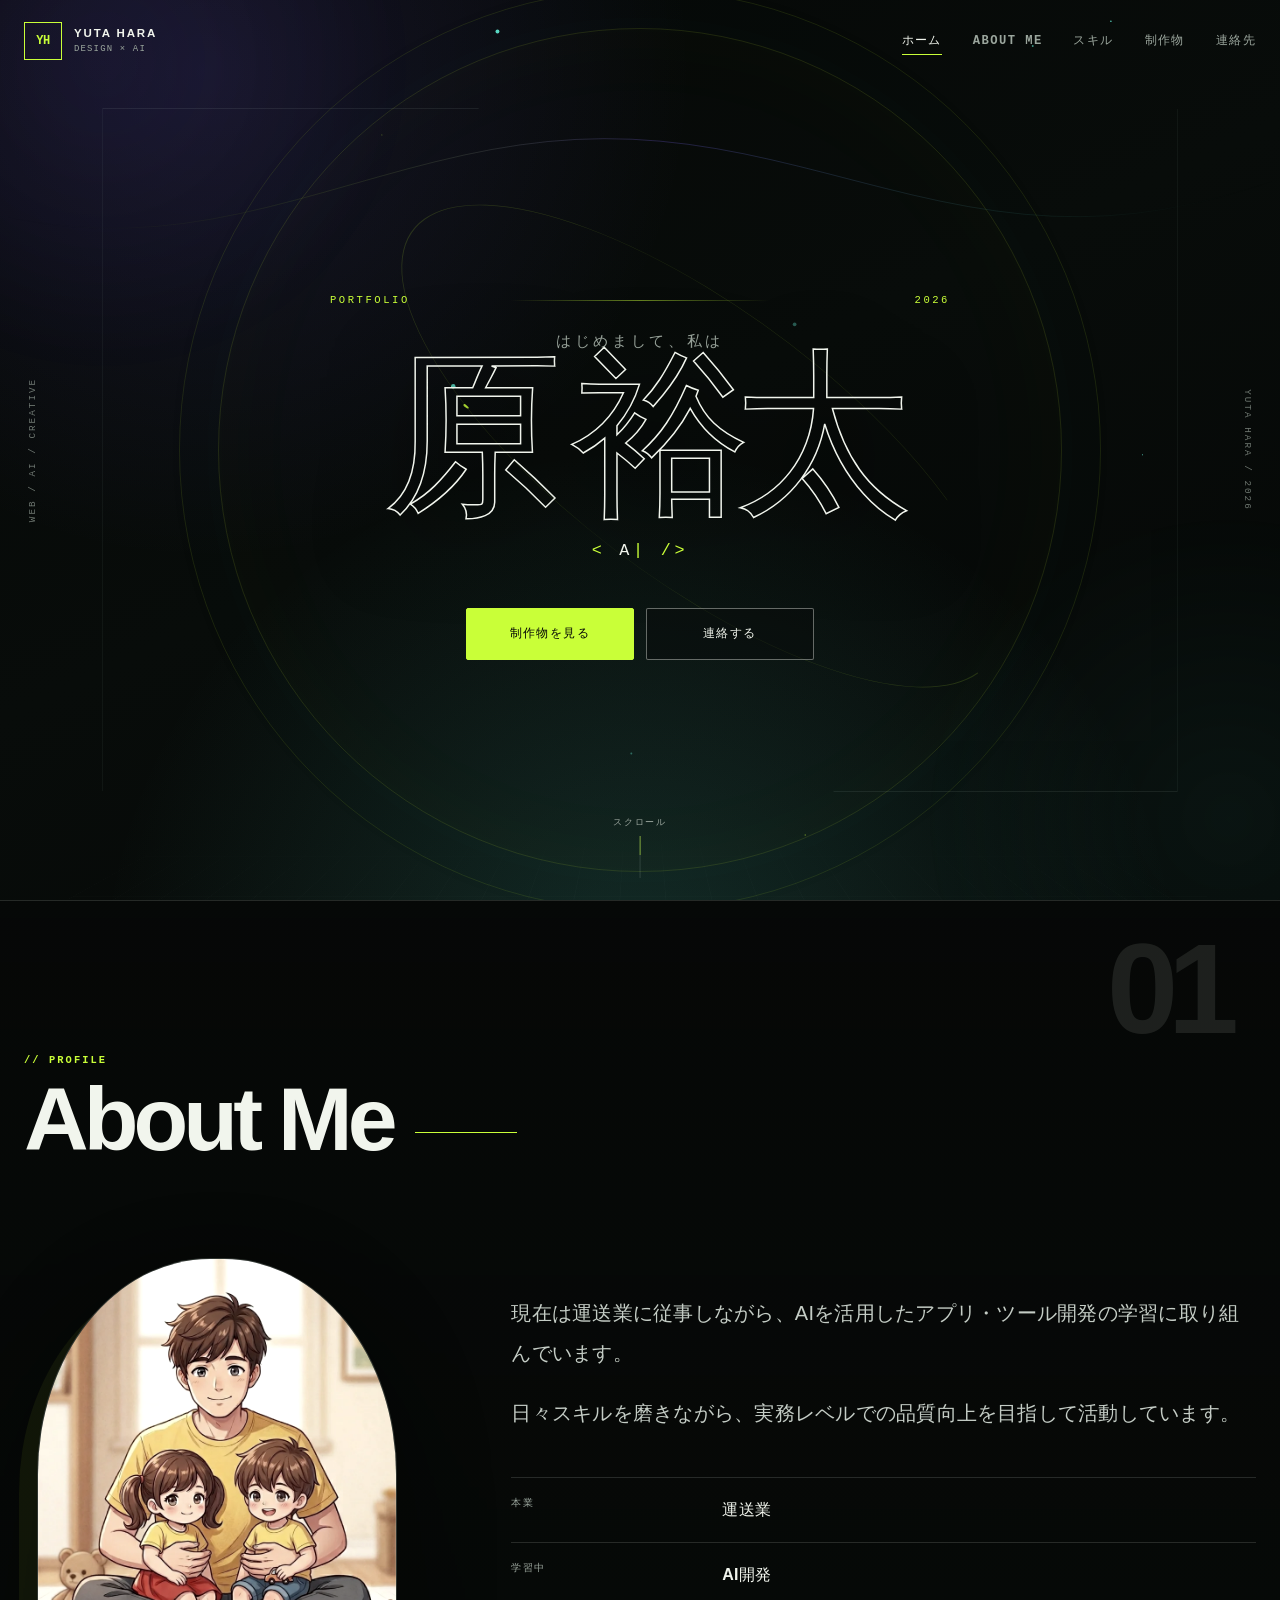
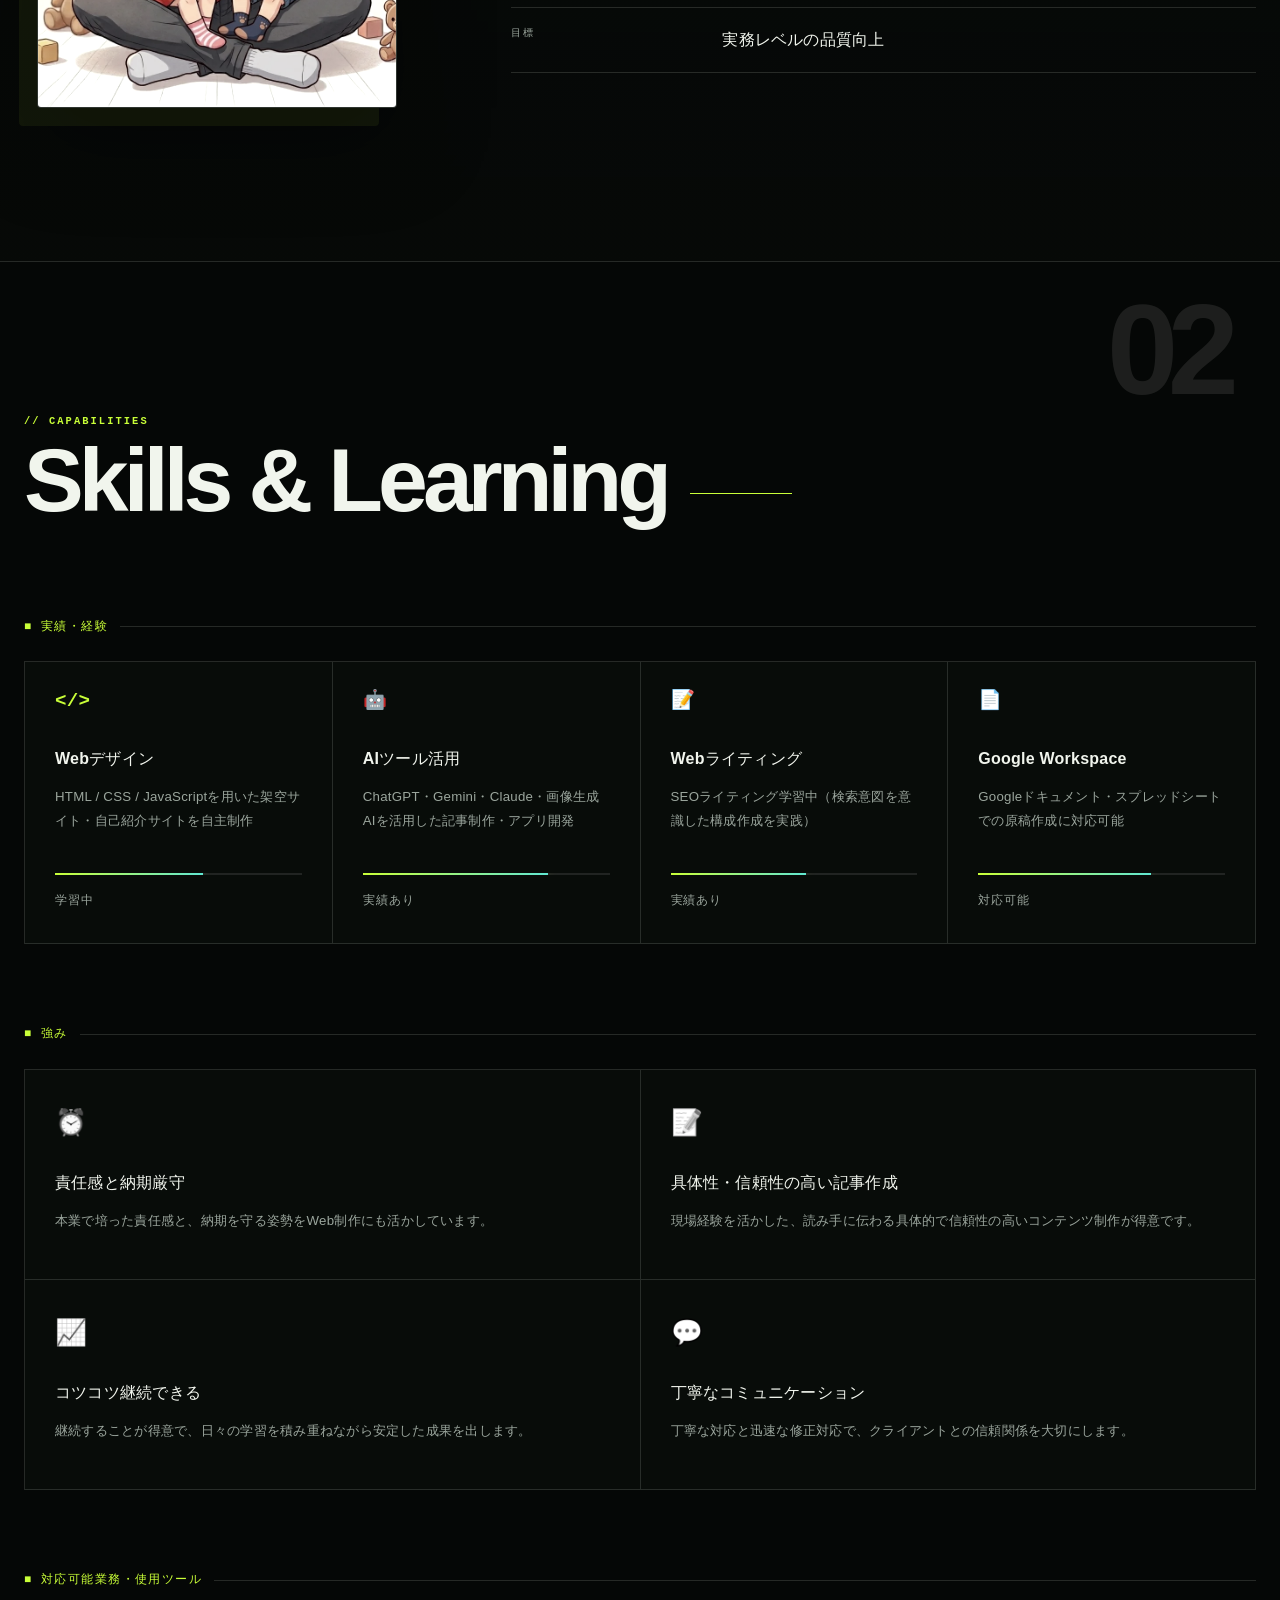
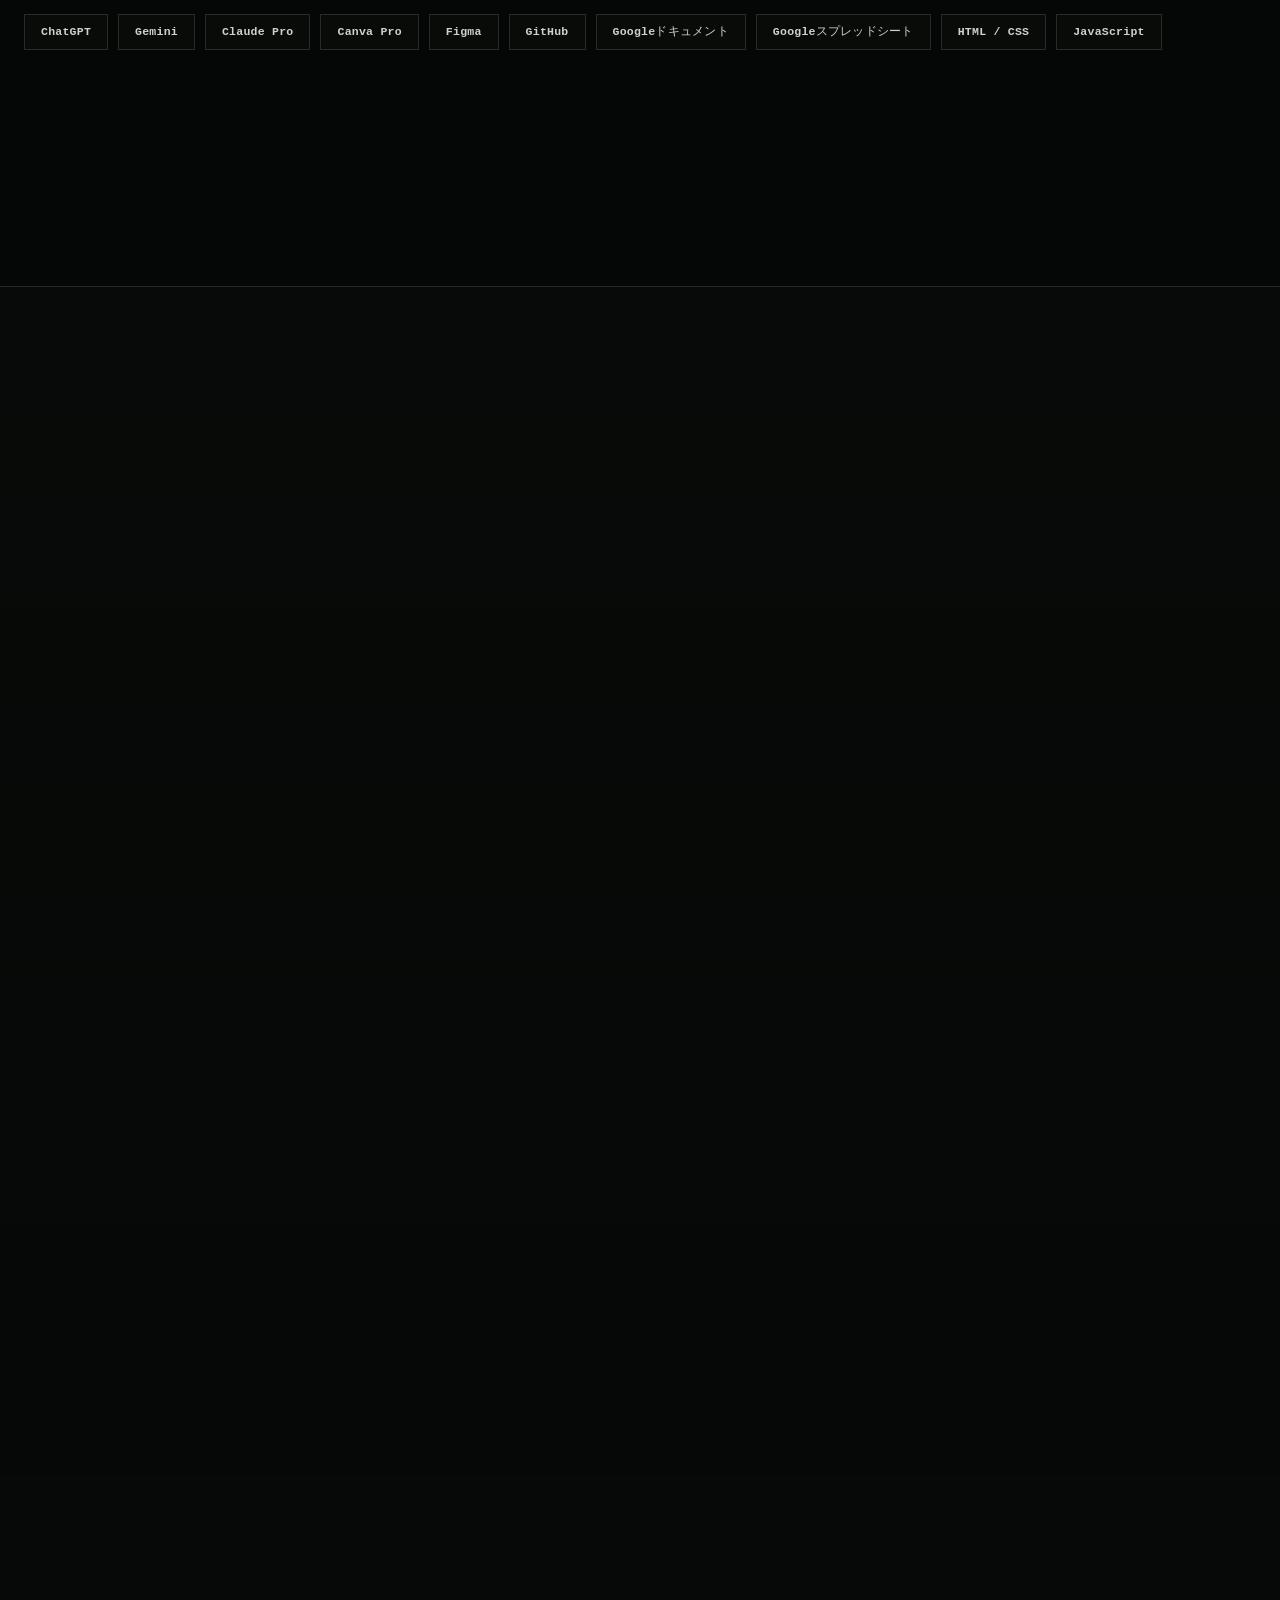
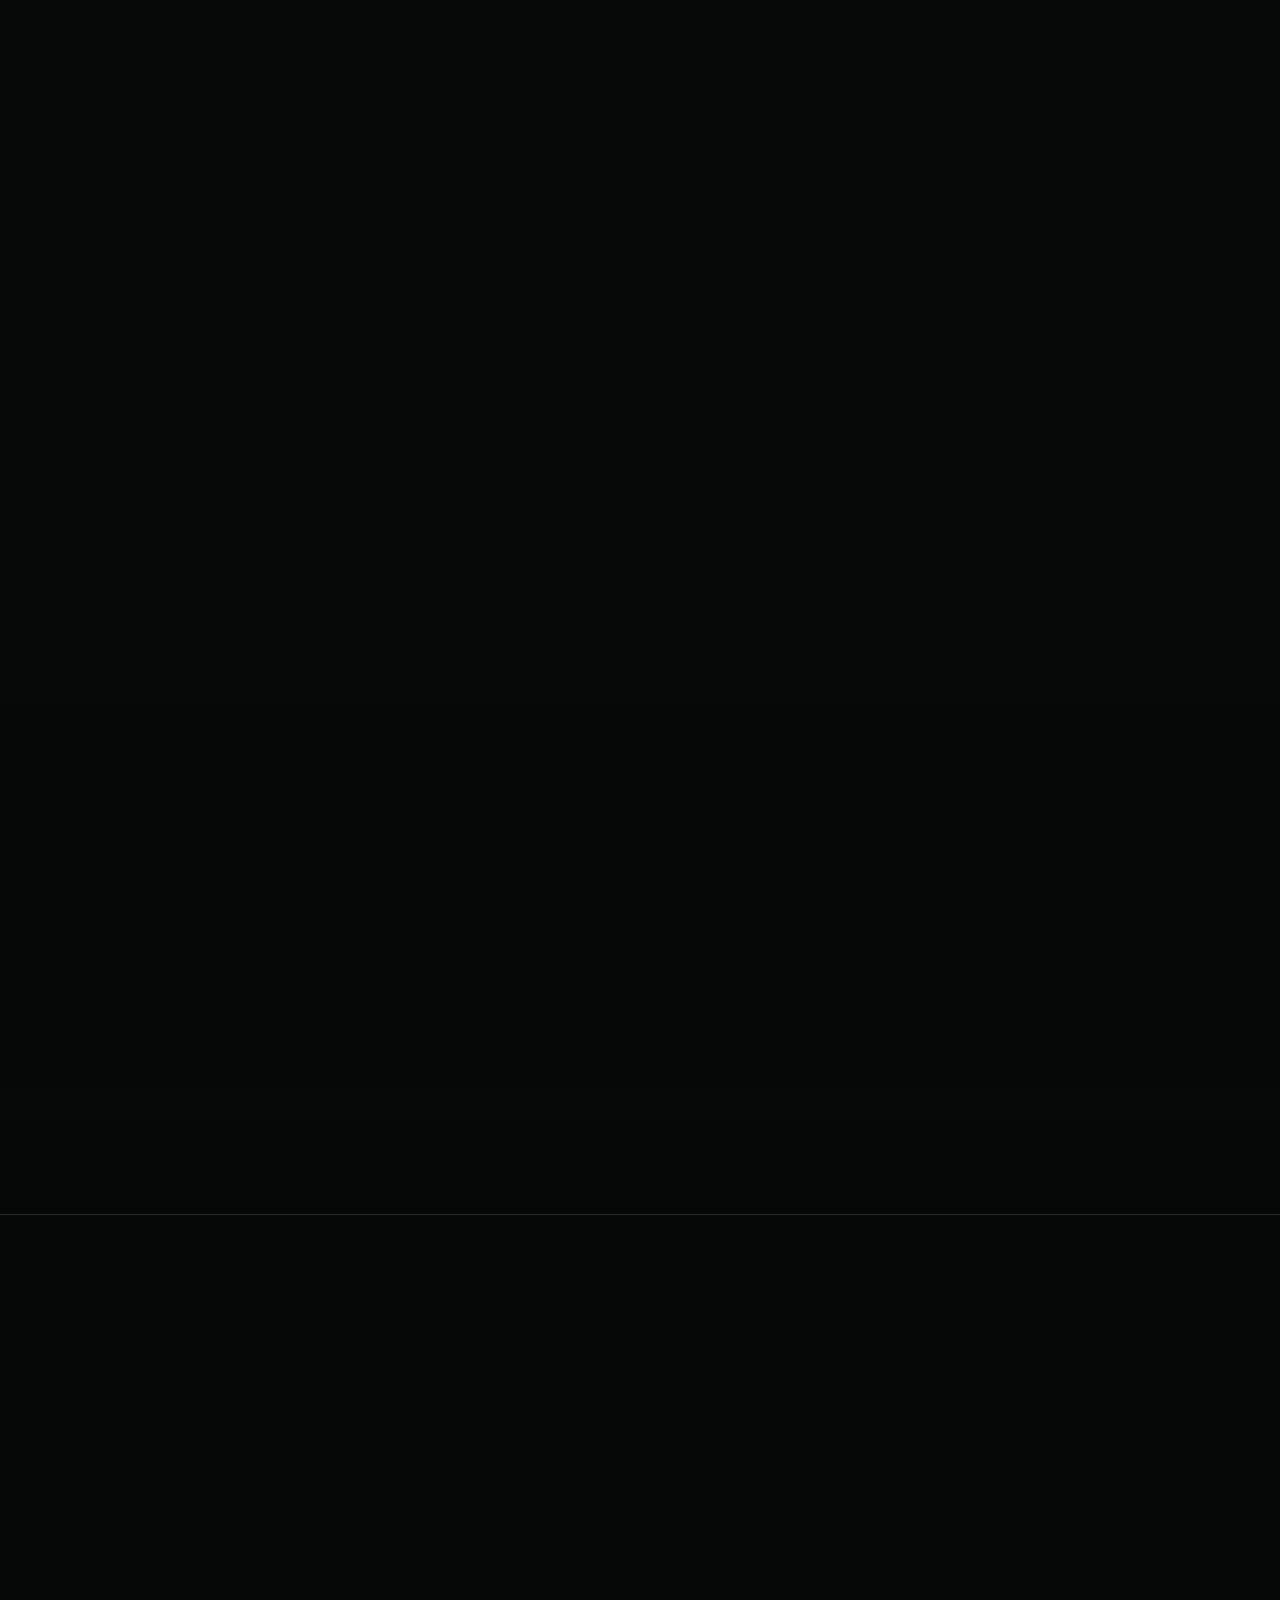
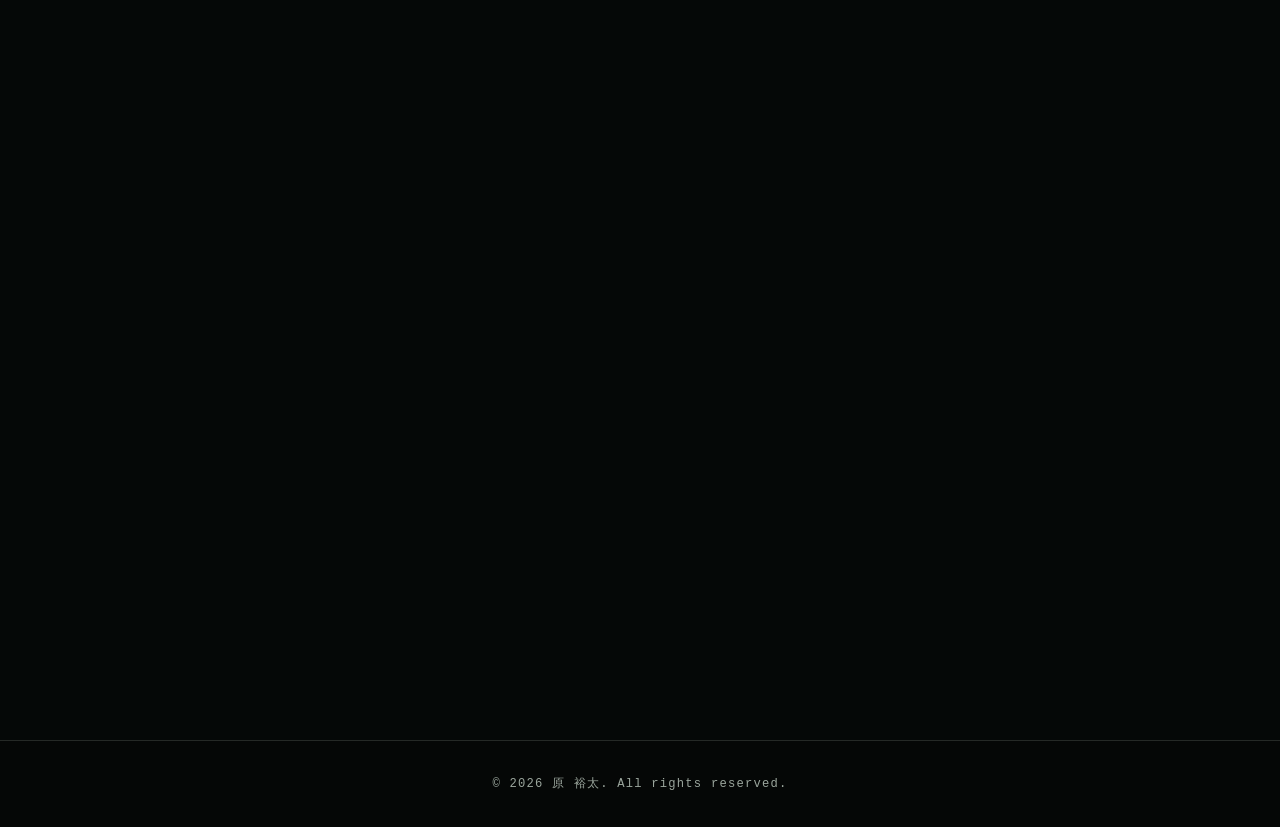
==== commit 307120d4: "Improve portfolio performance and hero roles" ====
--- a/index.html
+++ b/index.html
@@ -7,7 +7,7 @@
   <meta name="description" content="原 裕太のポートフォリオ。Webデザイン、AIを活用したアプリ・ツール開発の制作実績を紹介しています。">
   <link rel="icon" href="data:image/svg+xml,%3Csvg xmlns='http://www.w3.org/2000/svg' viewBox='0 0 64 64'%3E%3Crect width='64' height='64' fill='%23060807'/%3E%3Cpath d='M8 8h48v48H8z' fill='none' stroke='%23c9ff38' stroke-width='3'/%3E%3Ctext x='32' y='38' text-anchor='middle' font-family='monospace' font-weight='700' font-size='18' fill='%23c9ff38'%3EYH%3C/text%3E%3C/svg%3E">
   <title>Portfolio | 原 裕太</title>
-  <link rel="stylesheet" href="style.css?v=shift-20260717">
+  <link rel="stylesheet" href="style.css?v=smooth-20260720">
 </head>
 <body>
 
@@ -196,7 +196,7 @@
           <div class="work-card fade-in">
             <div class="work-thumb work-slider-wrap">
               <div class="work-slider">
-                <img src="kumagaya-1.webp" class="slider-img" alt="熊谷桜堤 Instagram投稿 1枚目" loading="eager" decoding="async">
+                <img src="kumagaya-1.webp" class="slider-img" alt="熊谷桜堤 Instagram投稿 1枚目" loading="lazy" decoding="async">
                 <img src="kumagaya-2.webp" class="slider-img" alt="熊谷桜堤 Instagram投稿 2枚目" loading="lazy" decoding="async">
                 <img src="kumagaya-3.webp" class="slider-img" alt="熊谷桜堤 Instagram投稿 3枚目" loading="lazy" decoding="async">
                 <img src="kumagaya-4.webp" class="slider-img" alt="熊谷桜堤 Instagram投稿 4枚目" loading="lazy" decoding="async">
@@ -225,7 +225,7 @@
           </div>
           <div class="work-card fade-in">
             <div class="work-thumb" style="overflow: hidden; padding: 0; height: 220px;">
-              <img src="barista.webp" alt="Webデザイン作成 BARISTA" loading="eager" decoding="async" style="width: 100%; height: 100%; object-fit: cover;">
+              <img src="barista.webp" alt="Webデザイン作成 BARISTA" loading="lazy" decoding="async" style="width: 100%; height: 100%; object-fit: cover;">
             </div>
             <div class="work-info">
               <h3>Webデザイン作成</h3>
@@ -239,7 +239,7 @@
           </div>
           <div class="work-card fade-in">
             <div class="work-thumb" style="overflow: hidden; padding: 0; height: 220px;">
-              <img src="lumiere-site/images/hero-img-main.jpg" alt="Lumière 結婚相談所サイト" loading="eager" decoding="async" style="width: 100%; height: 100%; object-fit: cover;">
+              <img src="lumiere-site/images/hero-img-main.jpg" alt="Lumière 結婚相談所サイト" loading="lazy" decoding="async" style="width: 100%; height: 100%; object-fit: cover;">
             </div>
             <div class="work-info">
               <h3>結婚相談所 ランディングページ（Lumière）</h3>
@@ -262,7 +262,7 @@
           <div class="work-card fade-in">
             <div class="work-thumb work-slider-wrap">
               <div class="work-slider">
-                <img src="keyscope1.png" class="slider-img" alt="SEOキーワード調査ツール スクリーンショット1" loading="eager" decoding="async">
+                <img src="keyscope1.png" class="slider-img" alt="SEOキーワード調査ツール スクリーンショット1" loading="lazy" decoding="async">
                 <img src="keyscope2.png" class="slider-img" alt="SEOキーワード調査ツール スクリーンショット2" loading="lazy" decoding="async">
                 <img src="keyscope3.png" class="slider-img" alt="SEOキーワード調査ツール スクリーンショット3" loading="lazy" decoding="async">
                 <img src="keyscope4.png" class="slider-img" alt="SEOキーワード調査ツール スクリーンショット4" loading="lazy" decoding="async">
@@ -292,7 +292,7 @@
           <div class="work-card fade-in">
             <div class="work-thumb work-slider-wrap">
               <div class="work-slider">
-                <img src="task1.png" class="slider-img" alt="看板ボード風タスク管理ツール スクリーンショット1" loading="eager" decoding="async">
+                <img src="task1.png" class="slider-img" alt="看板ボード風タスク管理ツール スクリーンショット1" loading="lazy" decoding="async">
                 <img src="task2.png" class="slider-img" alt="看板ボード風タスク管理ツール スクリーンショット2" loading="lazy" decoding="async">
                 <img src="task3.png" class="slider-img" alt="看板ボード風タスク管理ツール スクリーンショット3" loading="lazy" decoding="async">
                 <img src="task4.png" class="slider-img" alt="看板ボード風タスク管理ツール スクリーンショット4" loading="lazy" decoding="async">
@@ -396,6 +396,6 @@
     <div class="lightbox-counter" id="lightbox-counter"></div>
   </div>
 
-  <script src="script.js?v=shift-20260717"></script>
+  <script src="script.js?v=smooth-20260720-2"></script>
 </body>
 </html>
--- a/style.css
+++ b/style.css
@@ -23,7 +23,7 @@
   --nav-height: 82px;
   --cursor-x: 50%;
   --cursor-y: 30%;
-  --scroll-progress: 0%;
+  --scroll-progress: 0;
 }
 
 html {
@@ -171,6 +171,11 @@
 
 .low-power-motion .scene-glow {
   opacity: .12;
+  animation: none;
+}
+
+.low-power-motion .scene-noise {
+  display: none;
 }
 
 .scroll-progress {
@@ -178,10 +183,13 @@
   top: 0;
   left: 0;
   z-index: 1001;
-  width: var(--scroll-progress);
+  width: 100%;
   height: 2px;
   background: var(--acid);
   box-shadow: 0 0 18px rgba(201,255,56,.7);
+  transform: scaleX(var(--scroll-progress));
+  transform-origin: left center;
+  will-change: transform;
 }
 
 /* Navigation */
@@ -393,7 +401,14 @@
 .scroll-line::after { content: ""; display: block; width: 100%; height: 45%; background: var(--acid); animation: scrollLine 1.8s ease-in-out infinite; }
 
 /* Shared section system */
-section:not(#hero) { position: relative; padding: clamp(96px, 12vw, 180px) 24px; border-top: 1px solid var(--line); scroll-margin-top: 64px; }
+section:not(#hero) {
+  position: relative;
+  padding: clamp(96px, 12vw, 180px) 24px;
+  border-top: 1px solid var(--line);
+  scroll-margin-top: 64px;
+  content-visibility: auto;
+  contain-intrinsic-size: auto 900px;
+}
 section:not(#hero)::before {
   position: absolute;
   top: 24px;
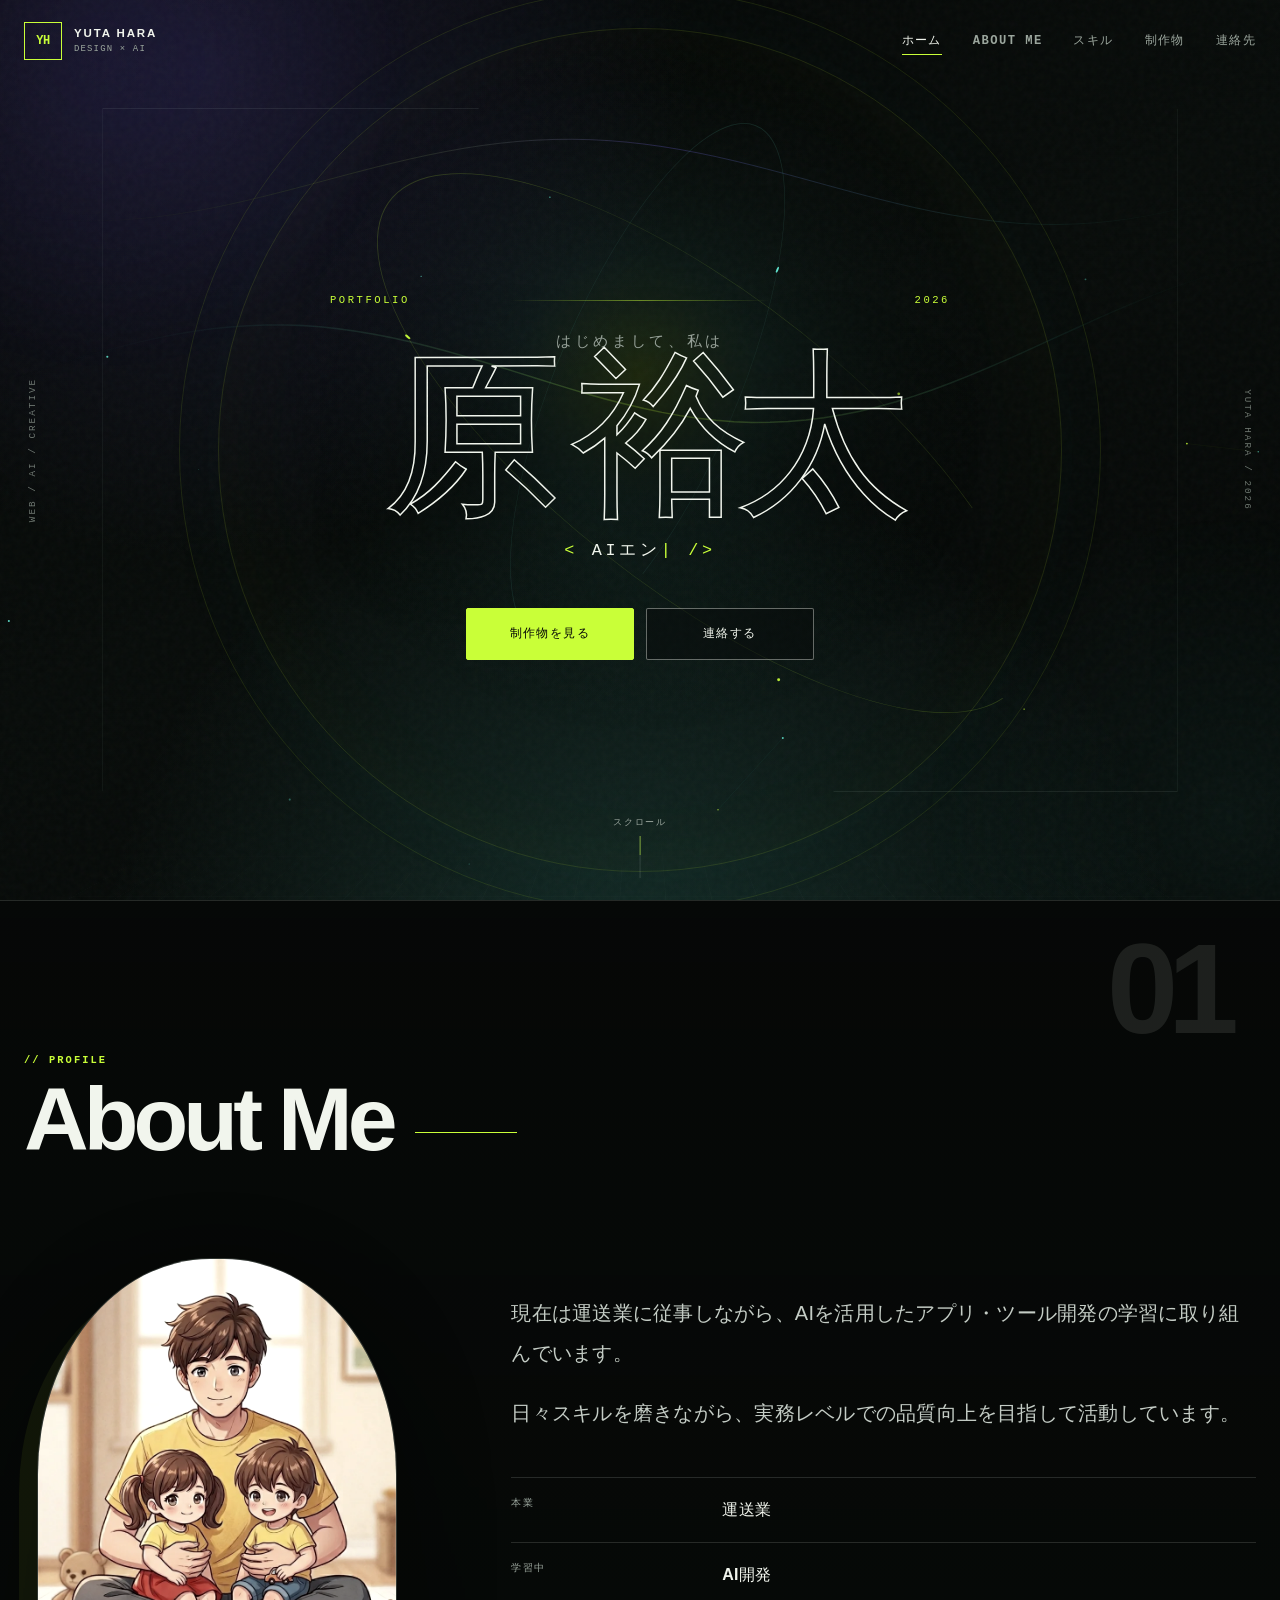
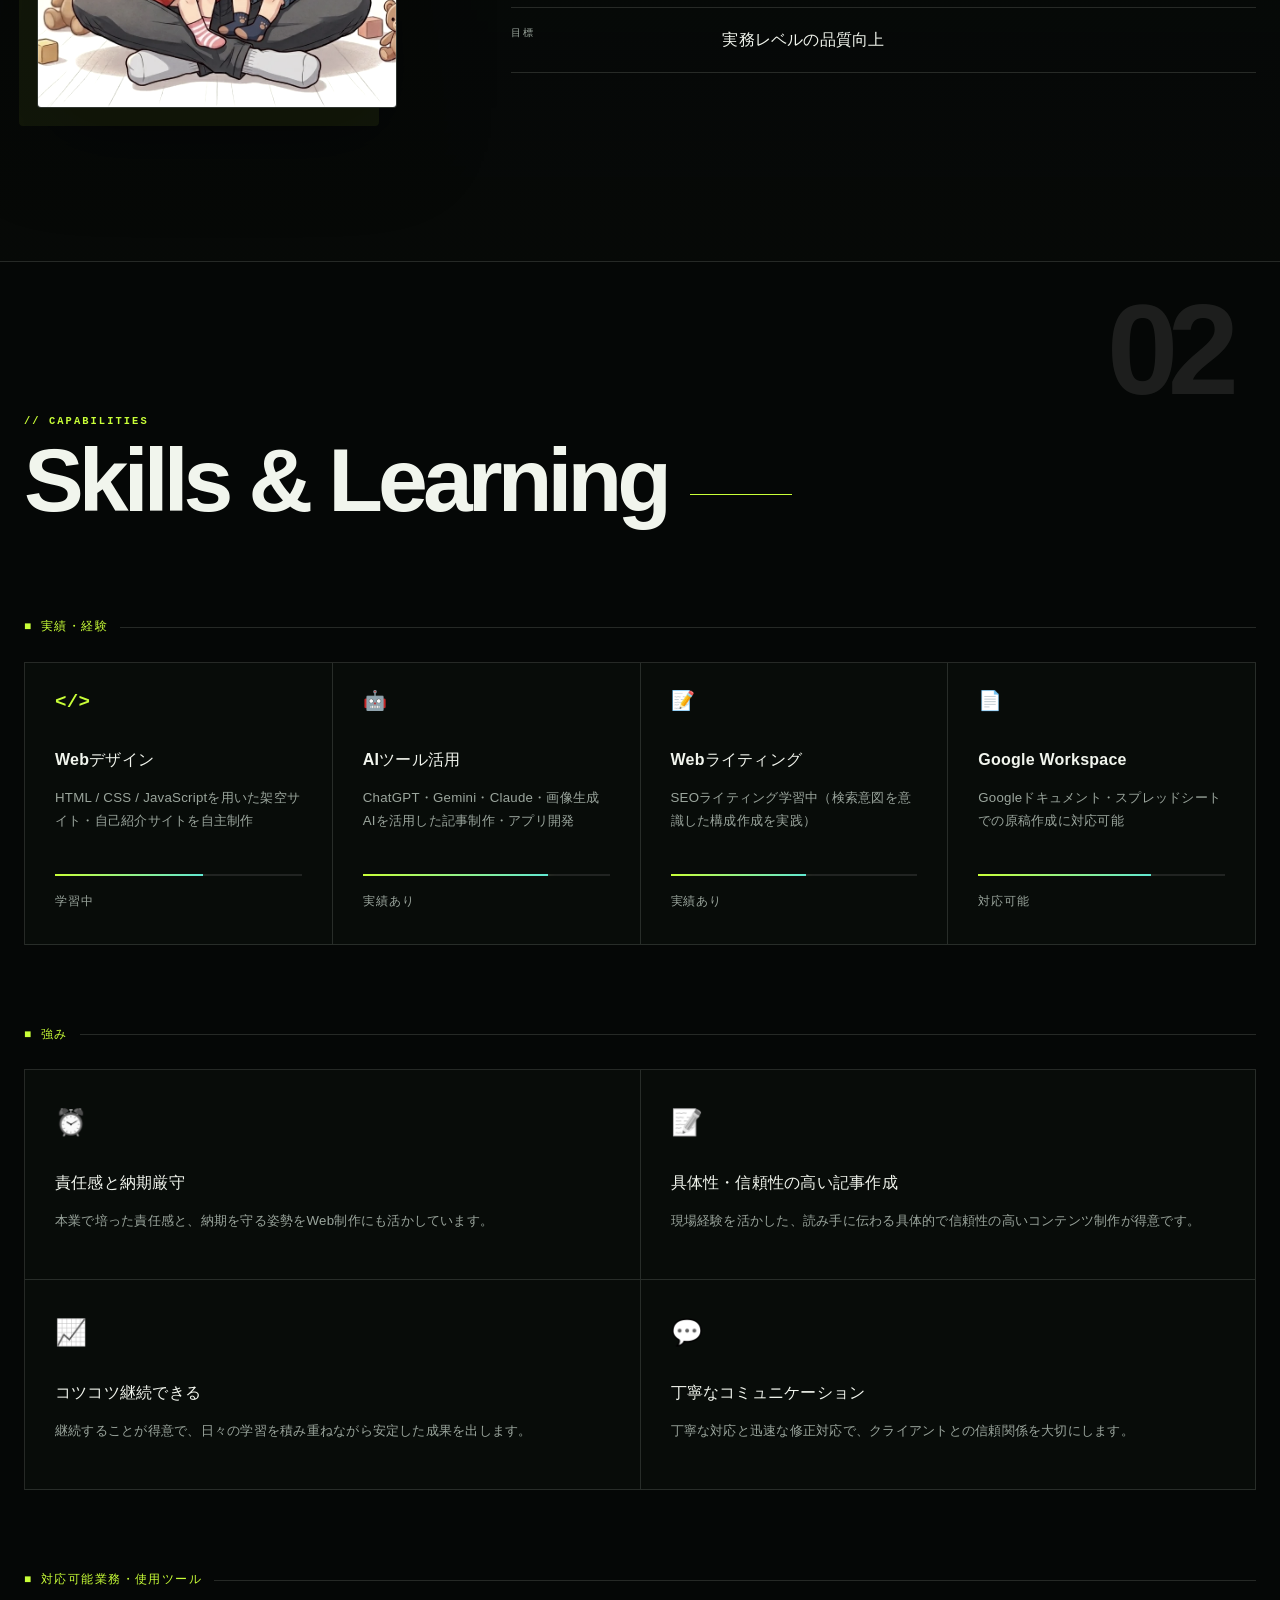
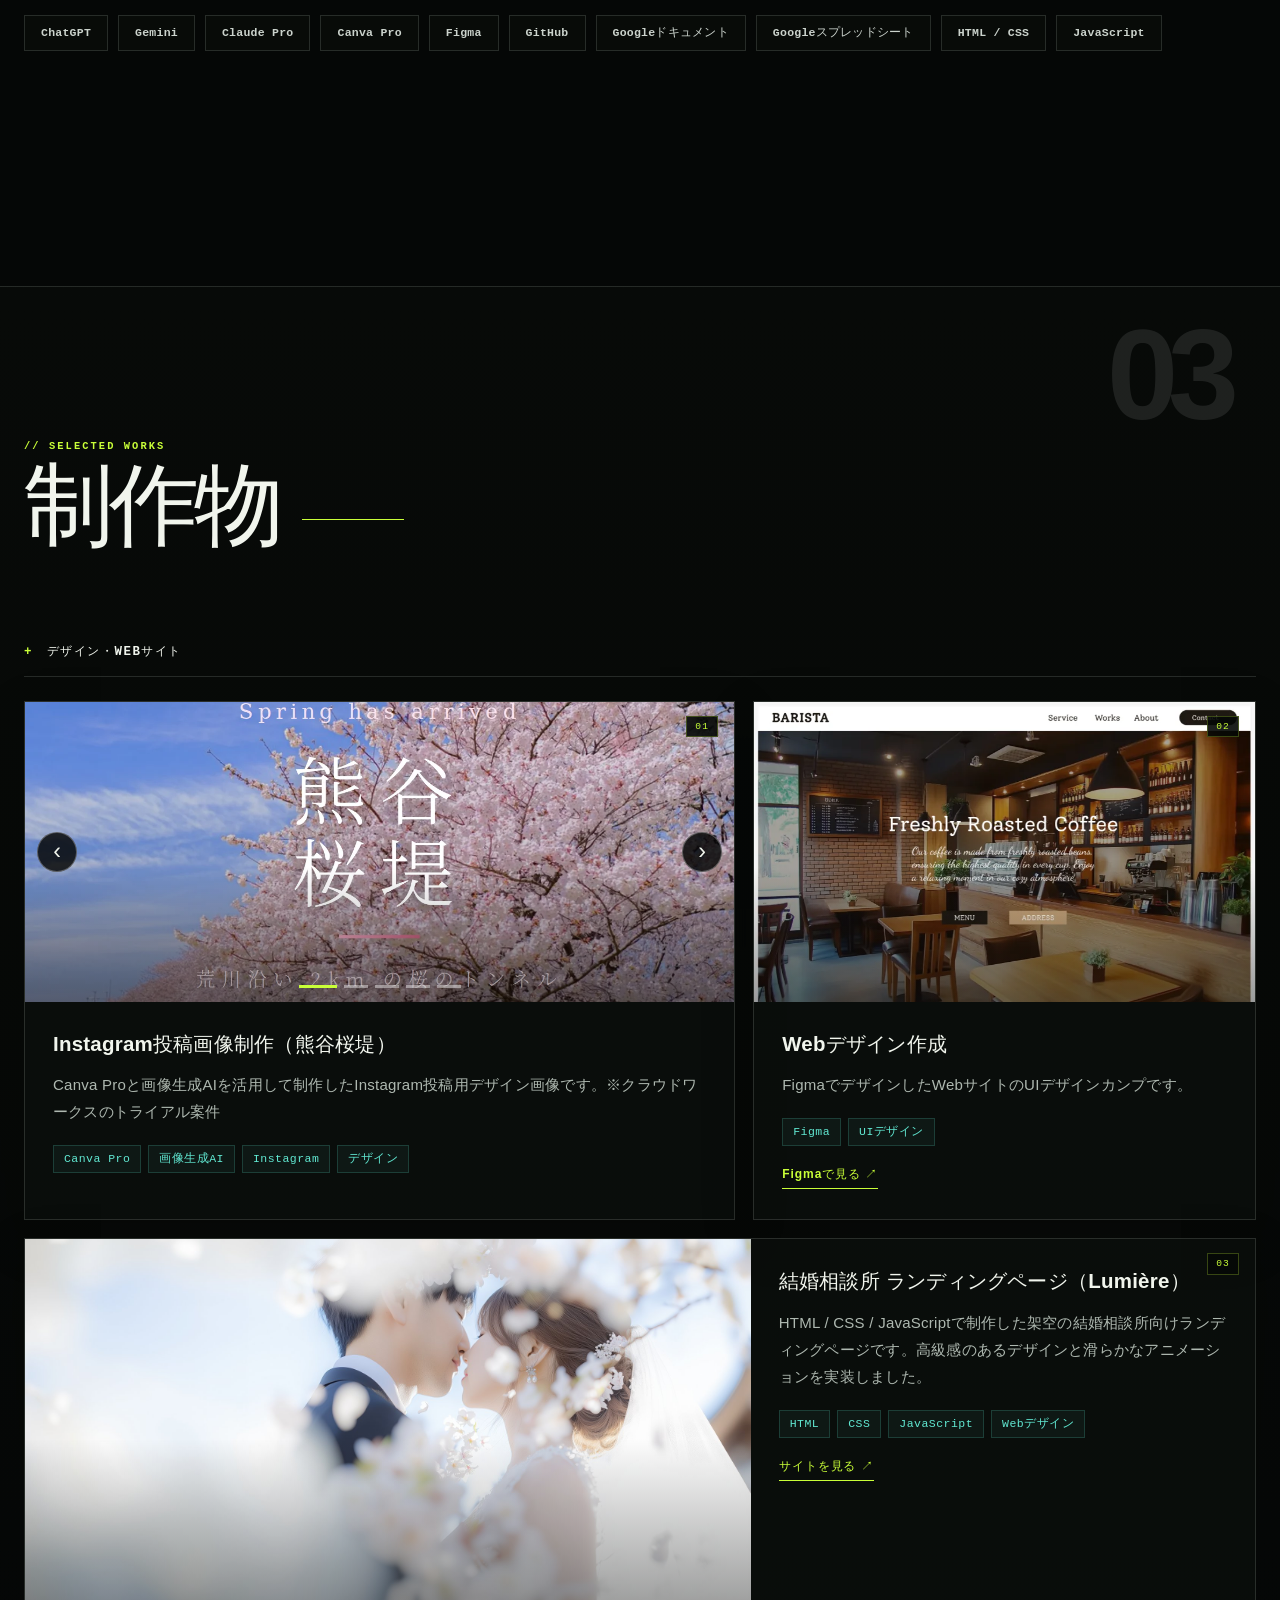
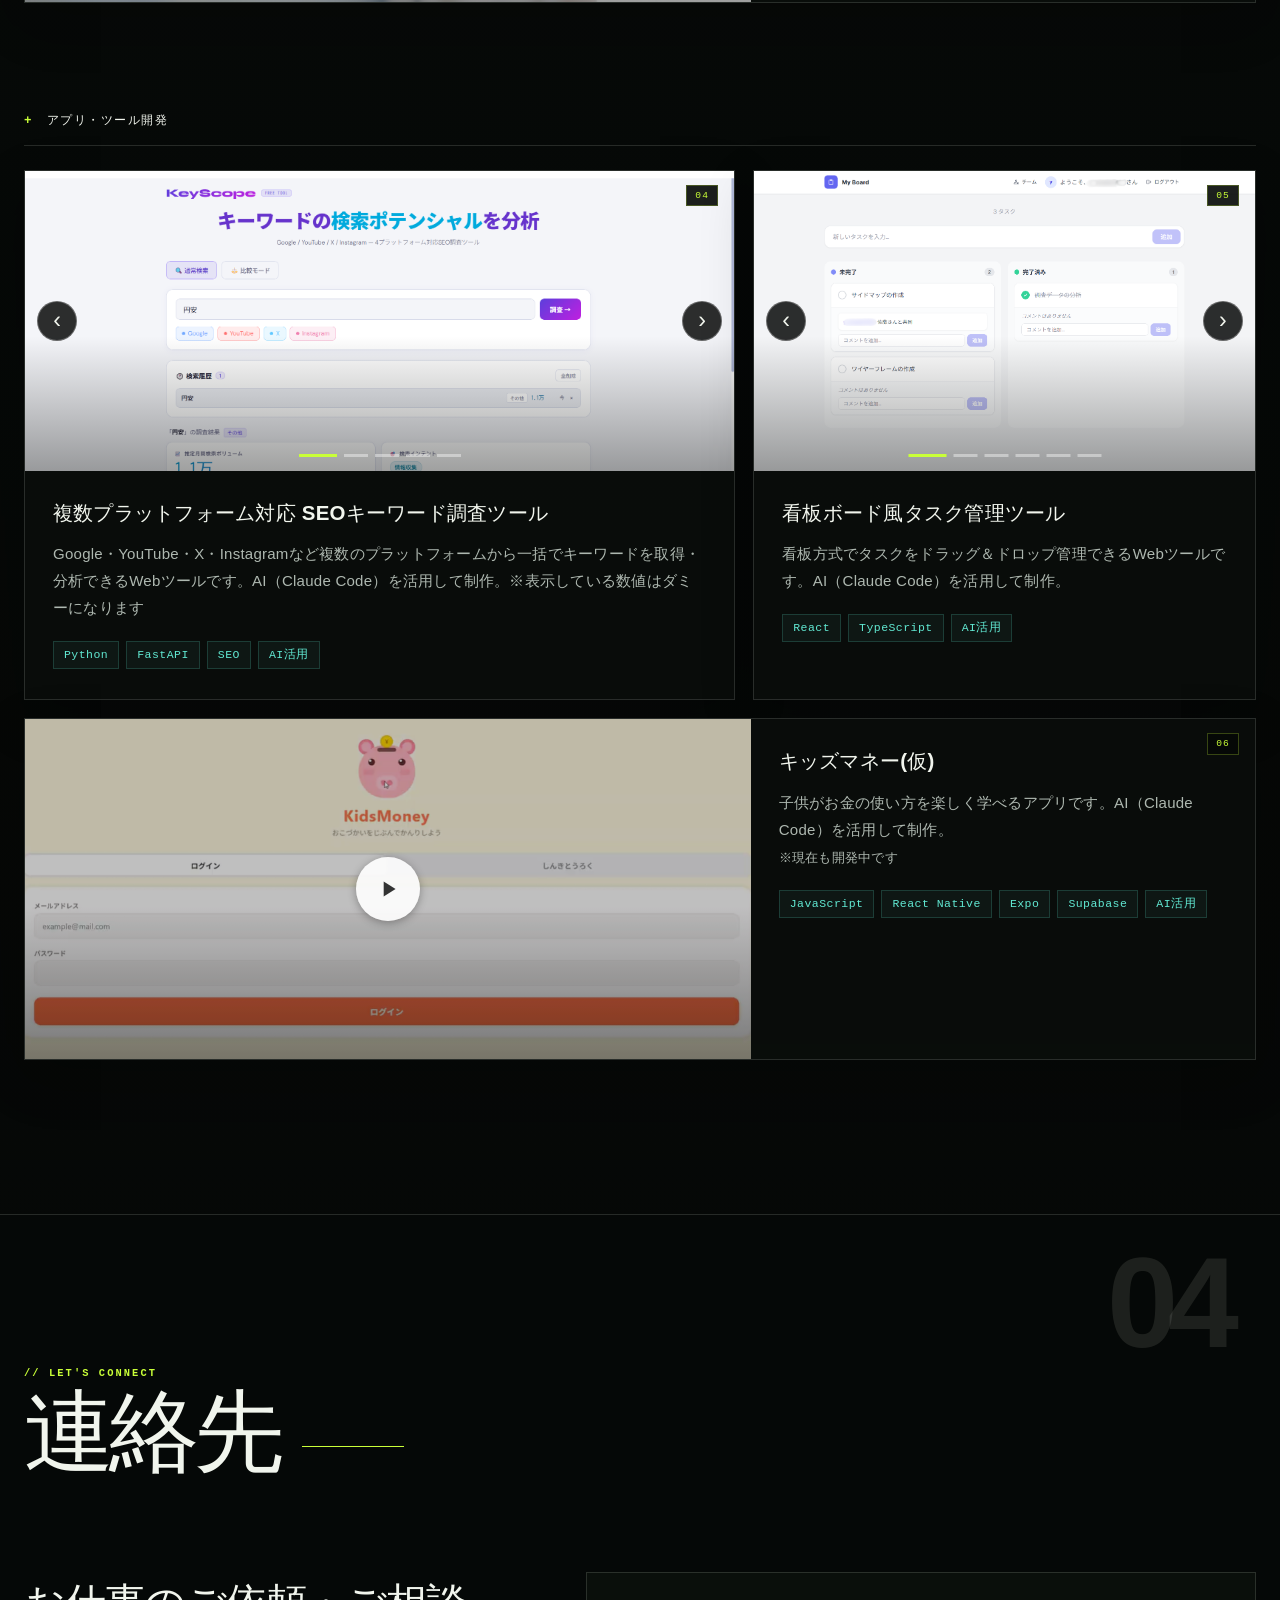
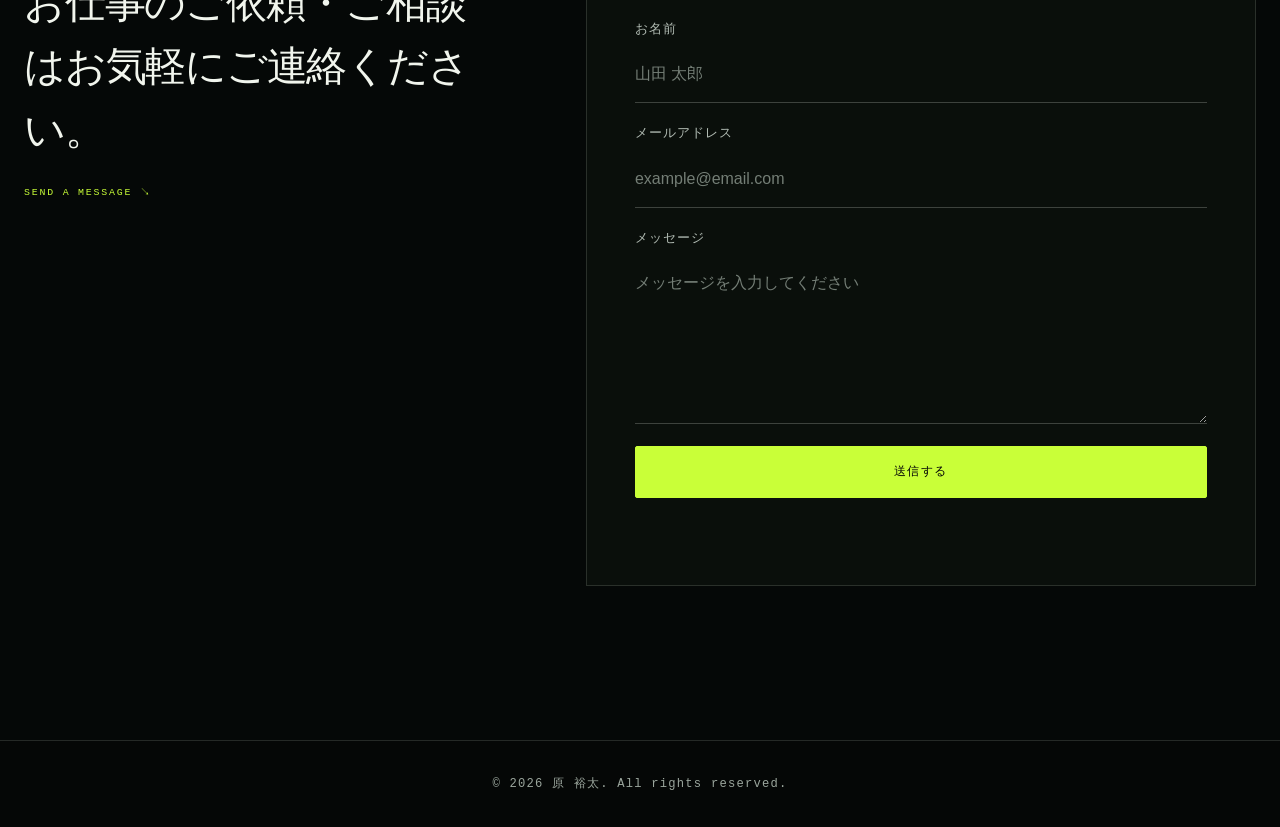
==== commit 532fbb30: "Restore dynamic portfolio motion" ====
--- a/index.html
+++ b/index.html
@@ -7,7 +7,7 @@
   <meta name="description" content="原 裕太のポートフォリオ。Webデザイン、AIを活用したアプリ・ツール開発の制作実績を紹介しています。">
   <link rel="icon" href="data:image/svg+xml,%3Csvg xmlns='http://www.w3.org/2000/svg' viewBox='0 0 64 64'%3E%3Crect width='64' height='64' fill='%23060807'/%3E%3Cpath d='M8 8h48v48H8z' fill='none' stroke='%23c9ff38' stroke-width='3'/%3E%3Ctext x='32' y='38' text-anchor='middle' font-family='monospace' font-weight='700' font-size='18' fill='%23c9ff38'%3EYH%3C/text%3E%3C/svg%3E">
   <title>Portfolio | 原 裕太</title>
-  <link rel="stylesheet" href="style.css?v=smooth-20260720">
+  <link rel="stylesheet" href="style.css?v=motion-20260721">
 </head>
 <body>
 
@@ -196,7 +196,7 @@
           <div class="work-card fade-in">
             <div class="work-thumb work-slider-wrap">
               <div class="work-slider">
-                <img src="kumagaya-1.webp" class="slider-img" alt="熊谷桜堤 Instagram投稿 1枚目" loading="lazy" decoding="async">
+                <img src="kumagaya-1.webp" class="slider-img" alt="熊谷桜堤 Instagram投稿 1枚目" loading="eager" decoding="async">
                 <img src="kumagaya-2.webp" class="slider-img" alt="熊谷桜堤 Instagram投稿 2枚目" loading="lazy" decoding="async">
                 <img src="kumagaya-3.webp" class="slider-img" alt="熊谷桜堤 Instagram投稿 3枚目" loading="lazy" decoding="async">
                 <img src="kumagaya-4.webp" class="slider-img" alt="熊谷桜堤 Instagram投稿 4枚目" loading="lazy" decoding="async">
@@ -225,7 +225,7 @@
           </div>
           <div class="work-card fade-in">
             <div class="work-thumb" style="overflow: hidden; padding: 0; height: 220px;">
-              <img src="barista.webp" alt="Webデザイン作成 BARISTA" loading="lazy" decoding="async" style="width: 100%; height: 100%; object-fit: cover;">
+              <img src="barista.webp" alt="Webデザイン作成 BARISTA" loading="eager" decoding="async" style="width: 100%; height: 100%; object-fit: cover;">
             </div>
             <div class="work-info">
               <h3>Webデザイン作成</h3>
@@ -239,7 +239,7 @@
           </div>
           <div class="work-card fade-in">
             <div class="work-thumb" style="overflow: hidden; padding: 0; height: 220px;">
-              <img src="lumiere-site/images/hero-img-main.jpg" alt="Lumière 結婚相談所サイト" loading="lazy" decoding="async" style="width: 100%; height: 100%; object-fit: cover;">
+              <img src="lumiere-site/images/hero-img-main.jpg" alt="Lumière 結婚相談所サイト" loading="eager" decoding="async" style="width: 100%; height: 100%; object-fit: cover;">
             </div>
             <div class="work-info">
               <h3>結婚相談所 ランディングページ（Lumière）</h3>
@@ -262,7 +262,7 @@
           <div class="work-card fade-in">
             <div class="work-thumb work-slider-wrap">
               <div class="work-slider">
-                <img src="keyscope1.png" class="slider-img" alt="SEOキーワード調査ツール スクリーンショット1" loading="lazy" decoding="async">
+                <img src="keyscope1.png" class="slider-img" alt="SEOキーワード調査ツール スクリーンショット1" loading="eager" decoding="async">
                 <img src="keyscope2.png" class="slider-img" alt="SEOキーワード調査ツール スクリーンショット2" loading="lazy" decoding="async">
                 <img src="keyscope3.png" class="slider-img" alt="SEOキーワード調査ツール スクリーンショット3" loading="lazy" decoding="async">
                 <img src="keyscope4.png" class="slider-img" alt="SEOキーワード調査ツール スクリーンショット4" loading="lazy" decoding="async">
@@ -292,7 +292,7 @@
           <div class="work-card fade-in">
             <div class="work-thumb work-slider-wrap">
               <div class="work-slider">
-                <img src="task1.png" class="slider-img" alt="看板ボード風タスク管理ツール スクリーンショット1" loading="lazy" decoding="async">
+                <img src="task1.png" class="slider-img" alt="看板ボード風タスク管理ツール スクリーンショット1" loading="eager" decoding="async">
                 <img src="task2.png" class="slider-img" alt="看板ボード風タスク管理ツール スクリーンショット2" loading="lazy" decoding="async">
                 <img src="task3.png" class="slider-img" alt="看板ボード風タスク管理ツール スクリーンショット3" loading="lazy" decoding="async">
                 <img src="task4.png" class="slider-img" alt="看板ボード風タスク管理ツール スクリーンショット4" loading="lazy" decoding="async">
@@ -396,6 +396,6 @@
     <div class="lightbox-counter" id="lightbox-counter"></div>
   </div>
 
-  <script src="script.js?v=smooth-20260720-2"></script>
+  <script src="script.js?v=motion-20260721"></script>
 </body>
 </html>
--- a/style.css
+++ b/style.css
@@ -23,7 +23,7 @@
   --nav-height: 82px;
   --cursor-x: 50%;
   --cursor-y: 30%;
-  --scroll-progress: 0;
+  --scroll-progress: 0%;
 }
 
 html {
@@ -171,11 +171,6 @@
 
 .low-power-motion .scene-glow {
   opacity: .12;
-  animation: none;
-}
-
-.low-power-motion .scene-noise {
-  display: none;
 }
 
 .scroll-progress {
@@ -183,13 +178,10 @@
   top: 0;
   left: 0;
   z-index: 1001;
-  width: 100%;
+  width: var(--scroll-progress);
   height: 2px;
   background: var(--acid);
   box-shadow: 0 0 18px rgba(201,255,56,.7);
-  transform: scaleX(var(--scroll-progress));
-  transform-origin: left center;
-  will-change: transform;
 }
 
 /* Navigation */
@@ -401,14 +393,7 @@
 .scroll-line::after { content: ""; display: block; width: 100%; height: 45%; background: var(--acid); animation: scrollLine 1.8s ease-in-out infinite; }
 
 /* Shared section system */
-section:not(#hero) {
-  position: relative;
-  padding: clamp(96px, 12vw, 180px) 24px;
-  border-top: 1px solid var(--line);
-  scroll-margin-top: 64px;
-  content-visibility: auto;
-  contain-intrinsic-size: auto 900px;
-}
+section:not(#hero) { position: relative; padding: clamp(96px, 12vw, 180px) 24px; border-top: 1px solid var(--line); scroll-margin-top: 64px; }
 section:not(#hero)::before {
   position: absolute;
   top: 24px;
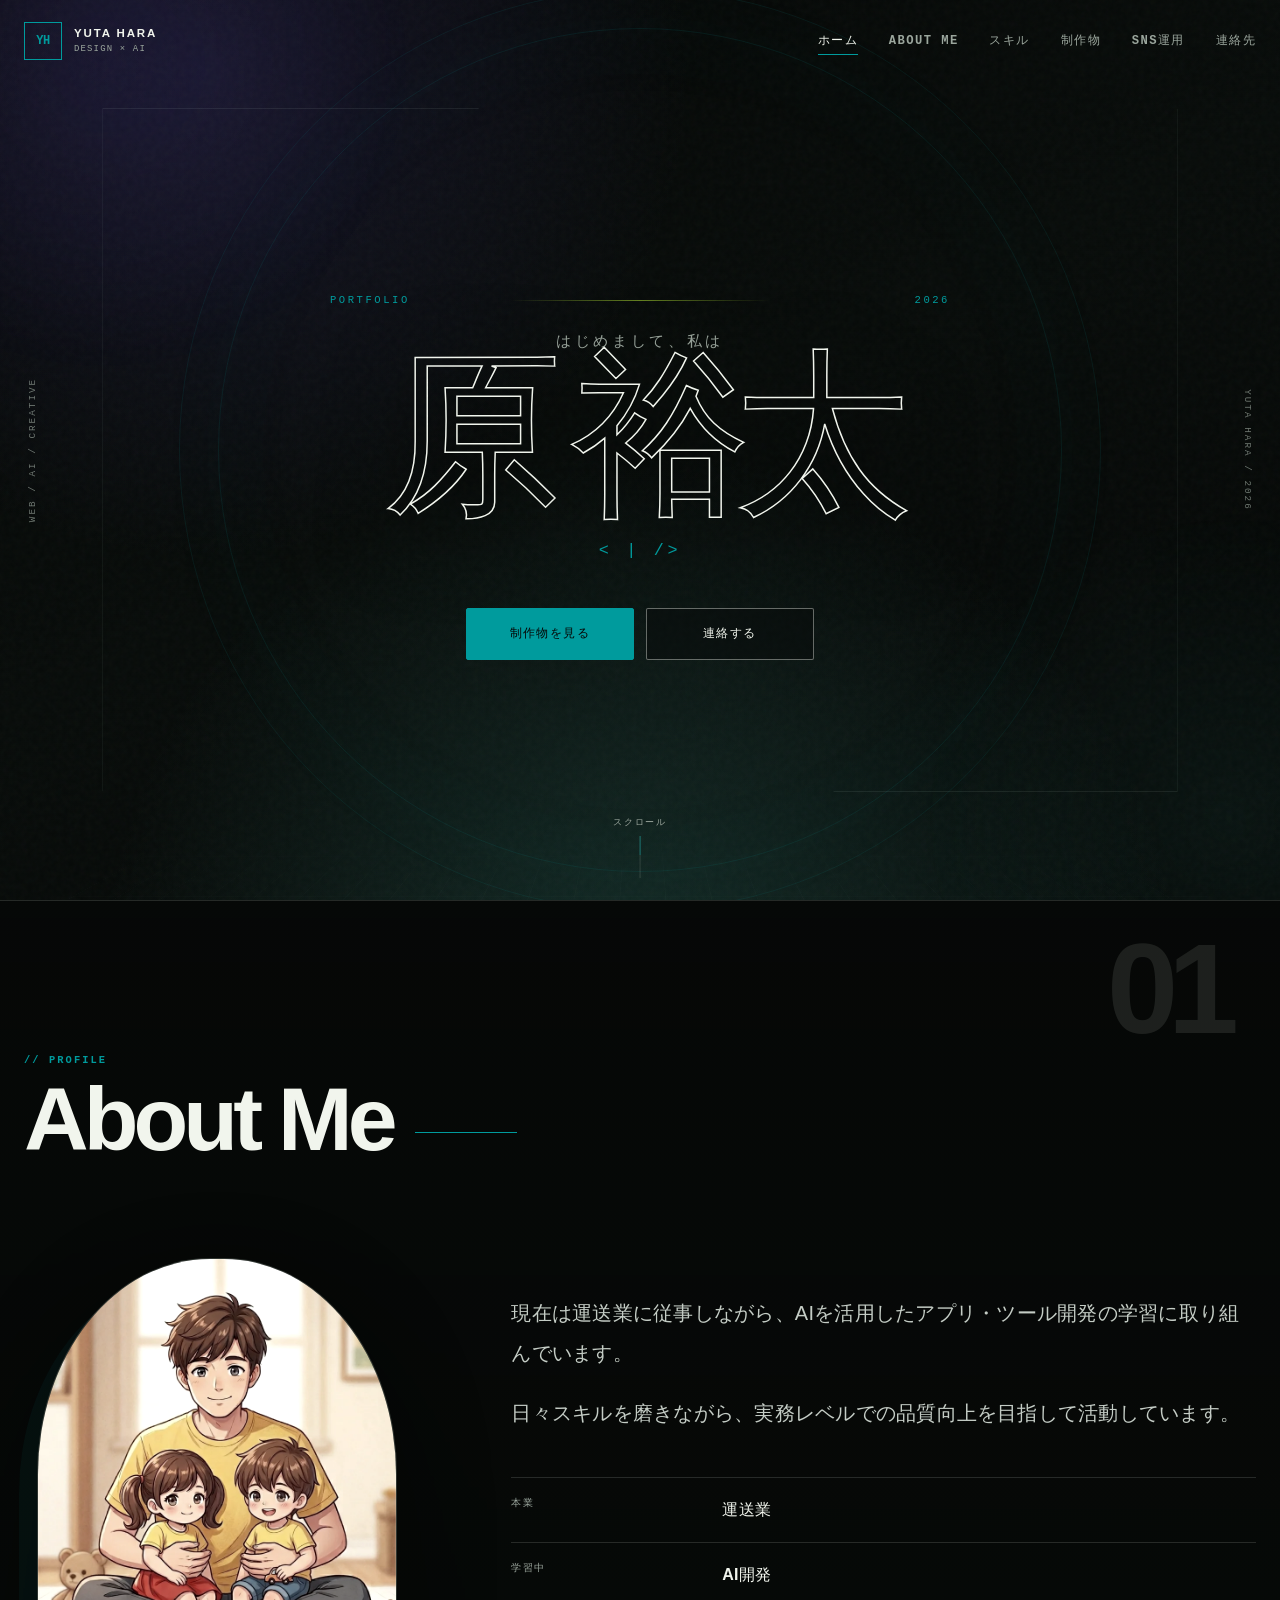
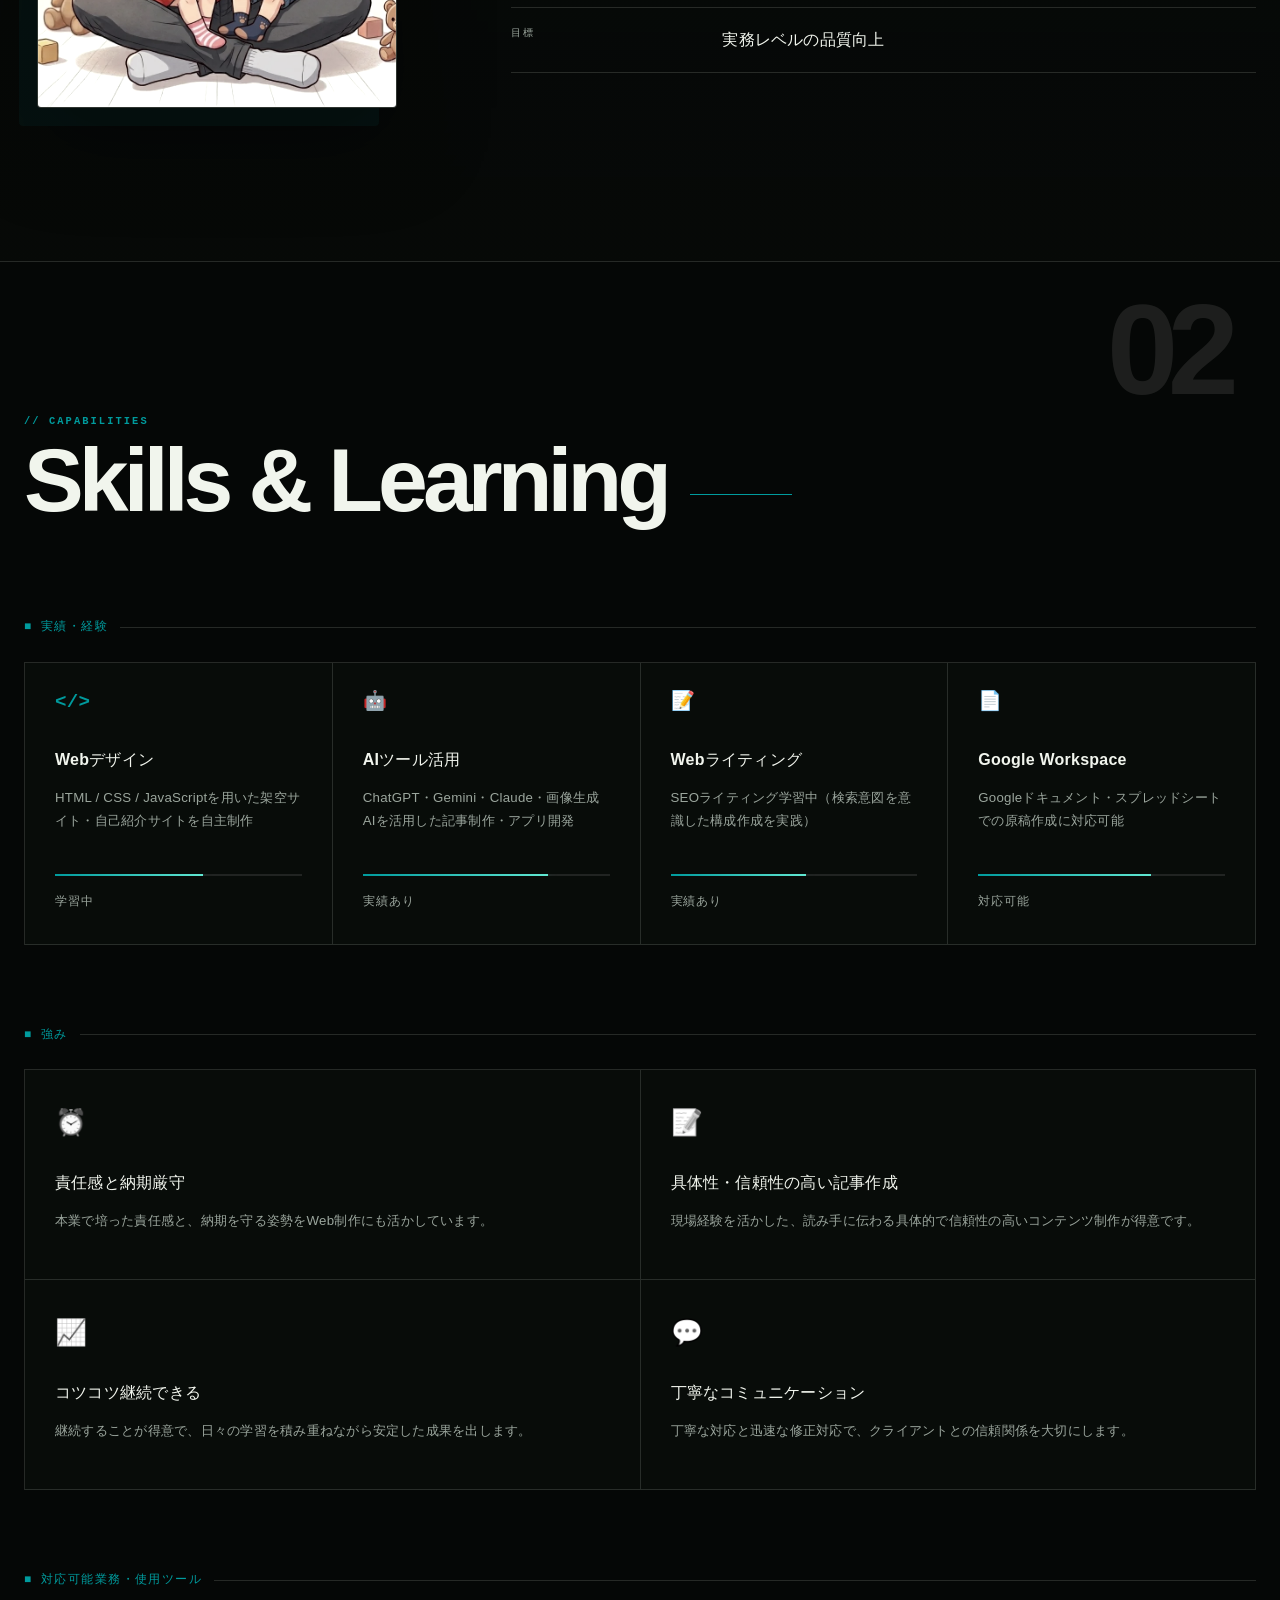
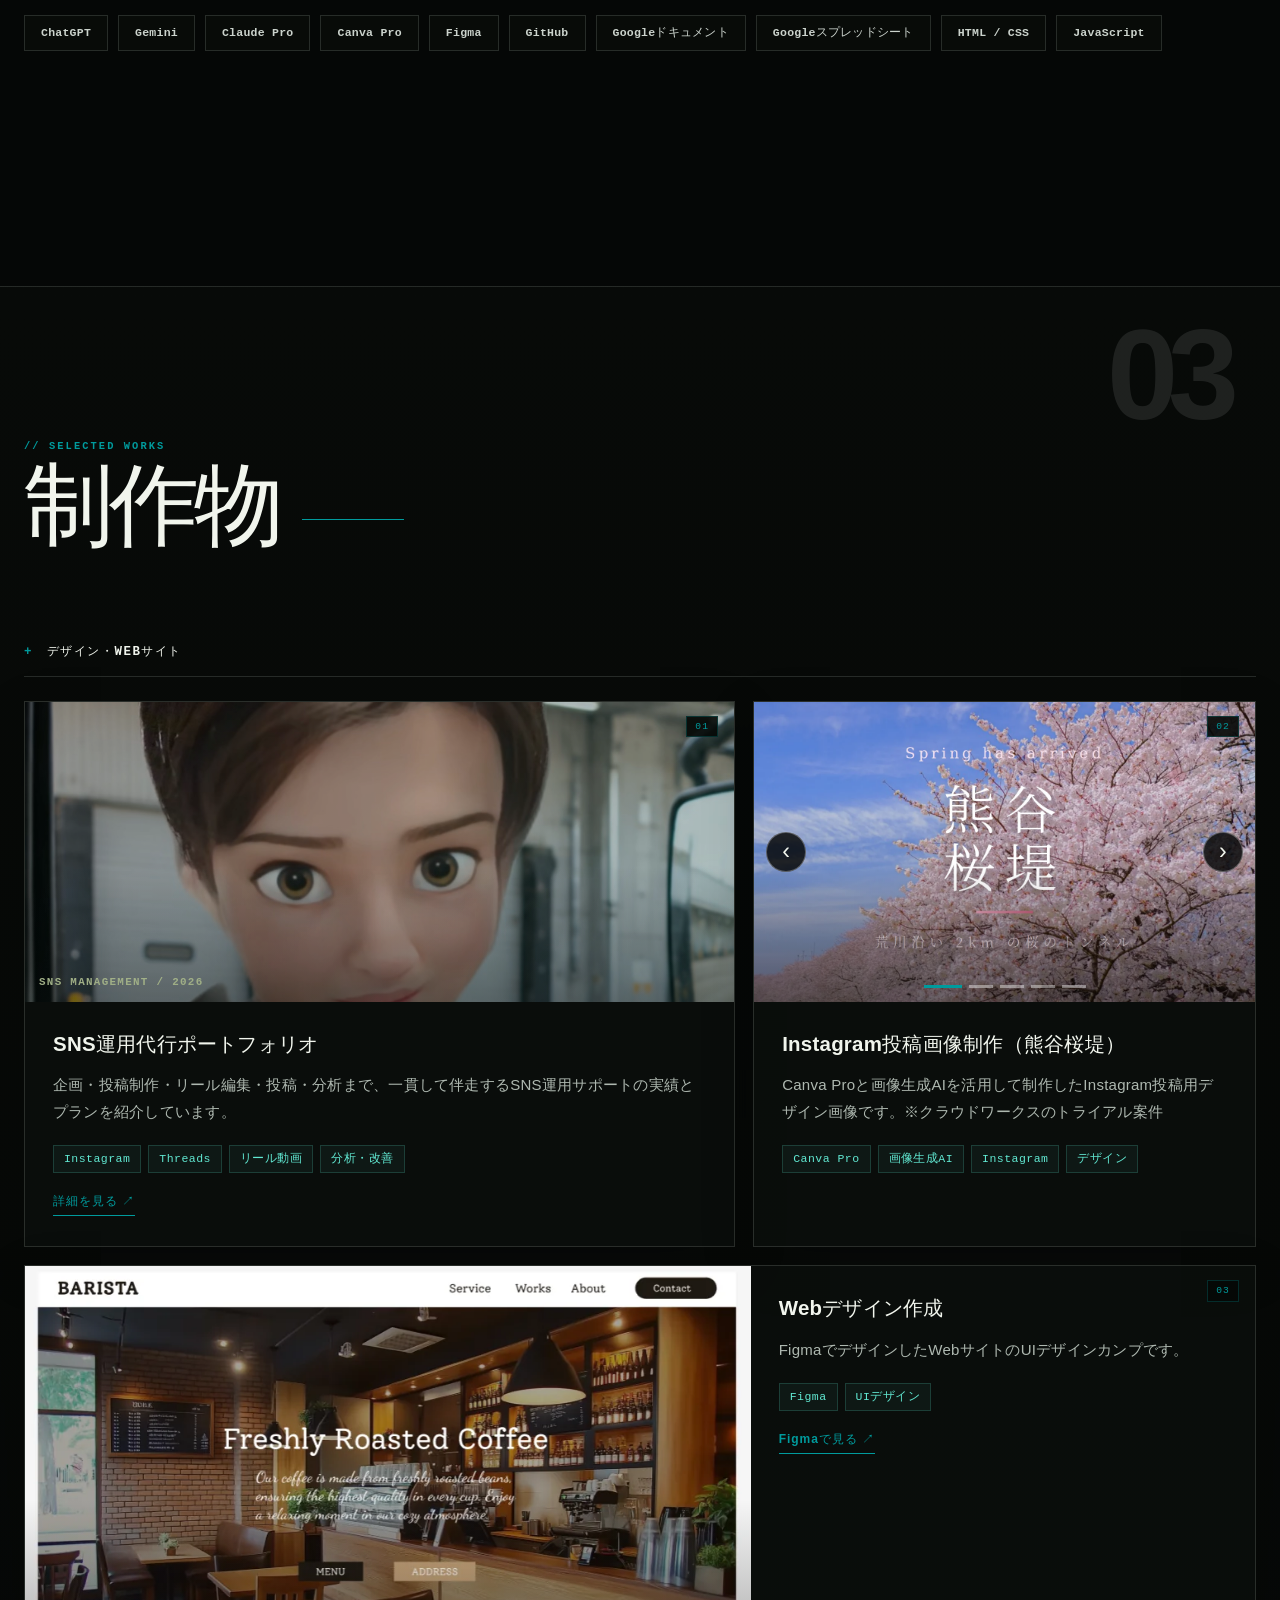
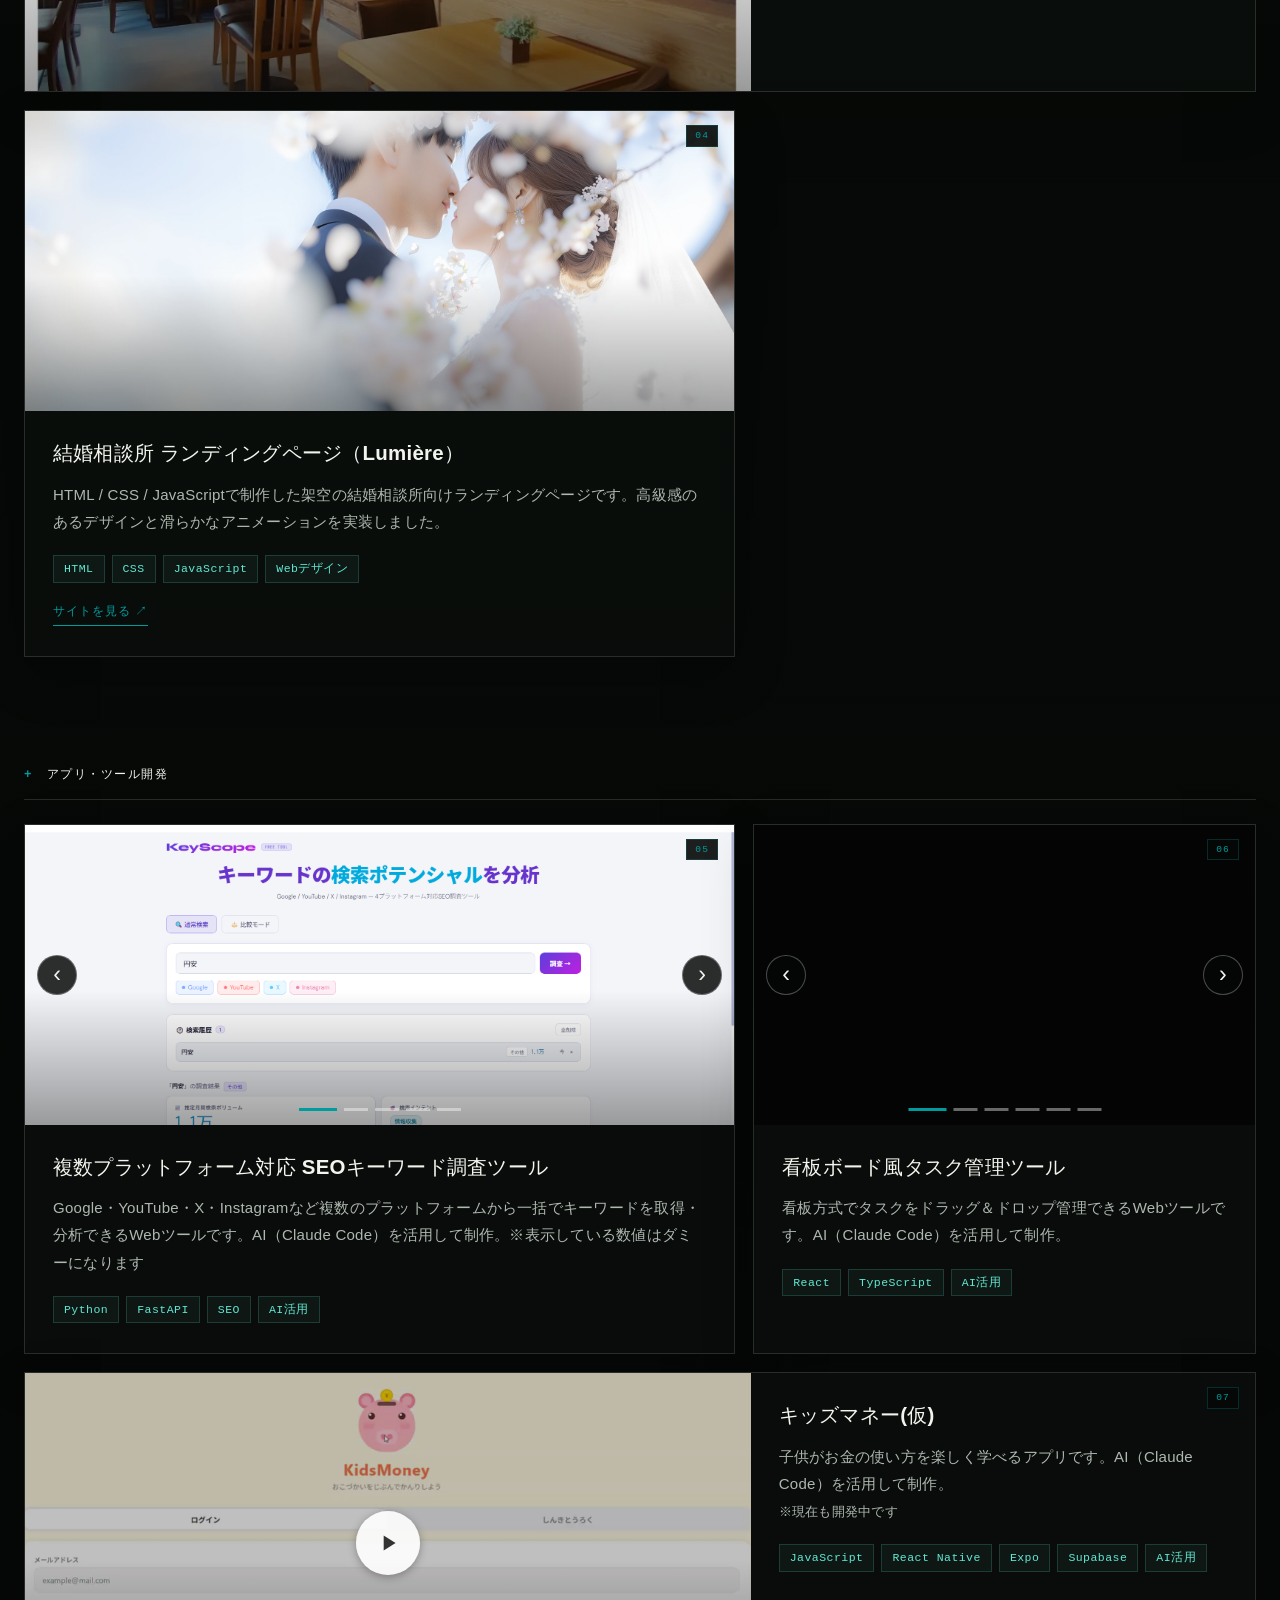
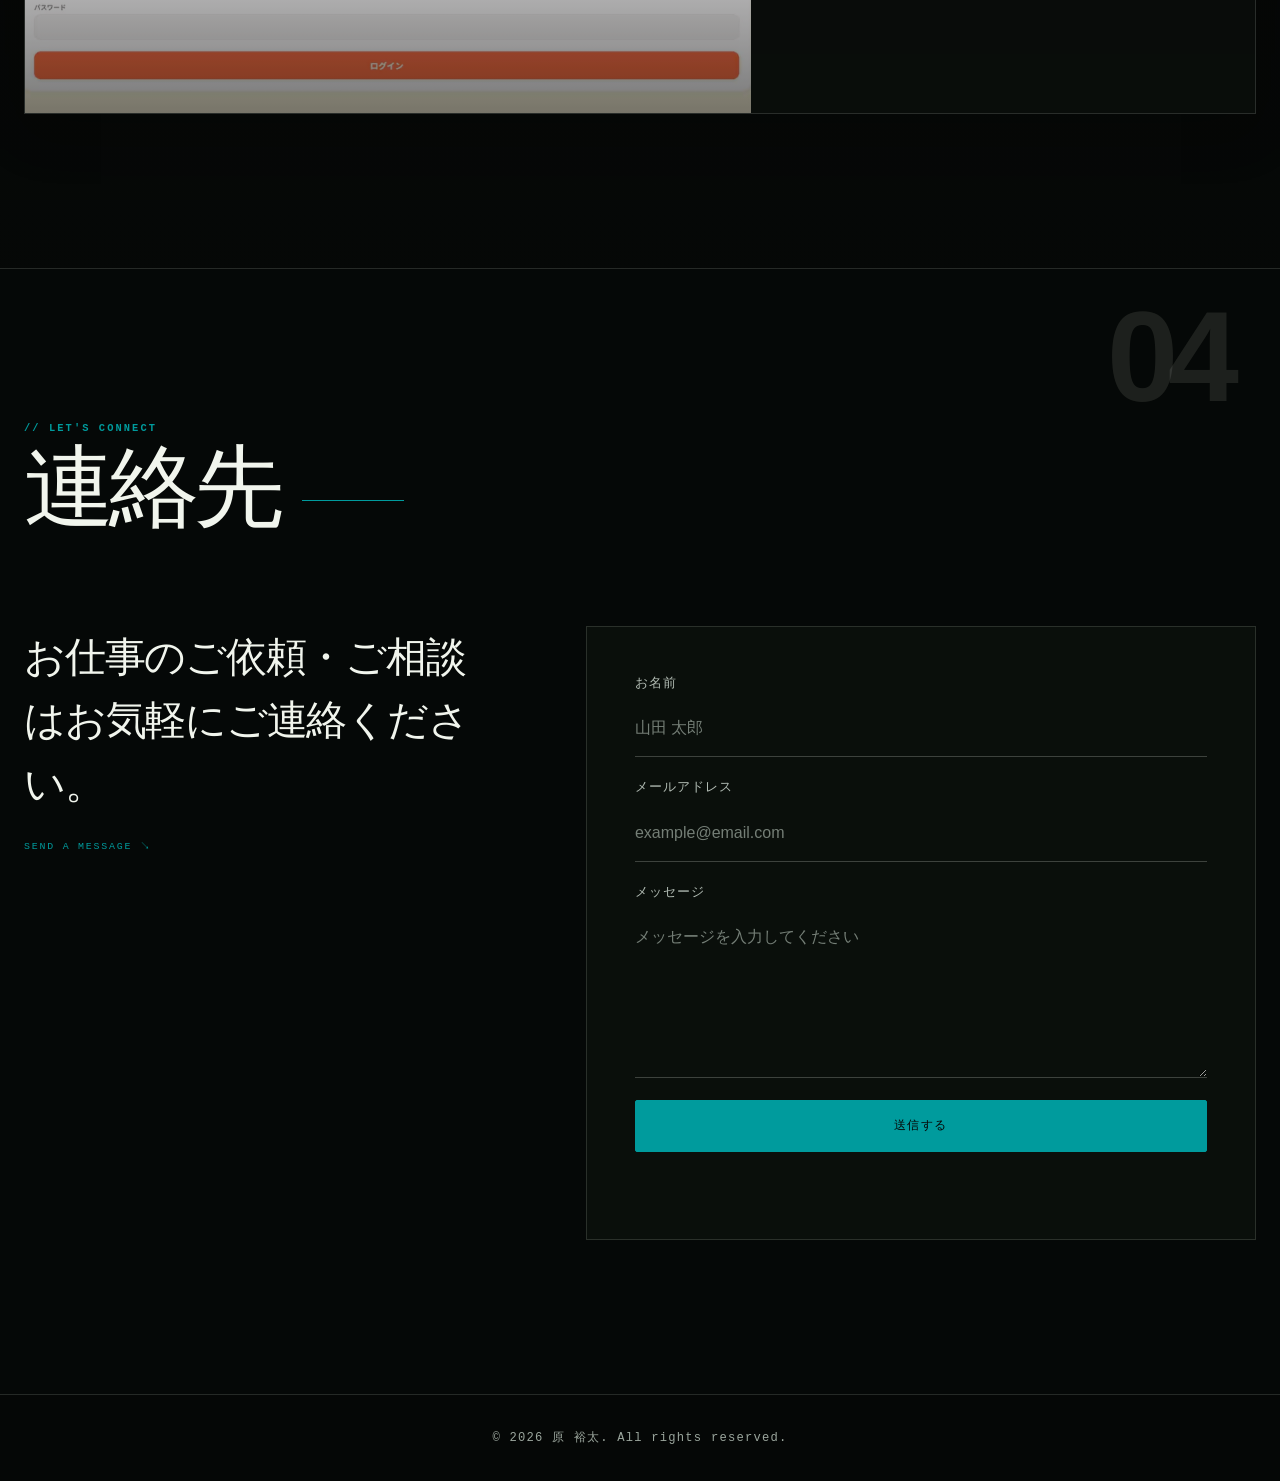
==== commit 547312c9: "Restore root portfolio entry point" ====
--- a/index.html
+++ b/index.html
@@ -3,399 +3,11 @@
 <head>
   <meta charset="UTF-8">
   <meta name="viewport" content="width=device-width, initial-scale=1.0">
-  <meta name="theme-color" content="#070909">
-  <meta name="description" content="原 裕太のポートフォリオ。Webデザイン、AIを活用したアプリ・ツール開発の制作実績を紹介しています。">
-  <link rel="icon" href="data:image/svg+xml,%3Csvg xmlns='http://www.w3.org/2000/svg' viewBox='0 0 64 64'%3E%3Crect width='64' height='64' fill='%23060807'/%3E%3Cpath d='M8 8h48v48H8z' fill='none' stroke='%23c9ff38' stroke-width='3'/%3E%3Ctext x='32' y='38' text-anchor='middle' font-family='monospace' font-weight='700' font-size='18' fill='%23c9ff38'%3EYH%3C/text%3E%3C/svg%3E">
-  <title>Portfolio | 原 裕太</title>
-  <link rel="stylesheet" href="style.css?v=motion-20260721">
+  <meta http-equiv="refresh" content="0; url=portfolio-site/index.html">
+  <title>原 裕太 | Portfolio</title>
+  <script>window.location.replace('portfolio-site/index.html');</script>
 </head>
 <body>
-
-  <a class="skip-link" href="#main-content">本文へスキップ</a>
-  <canvas id="ambient-canvas" aria-hidden="true"></canvas>
-  <div class="scene" aria-hidden="true">
-    <div class="scene-glow scene-glow-a"></div>
-    <div class="scene-glow scene-glow-b"></div>
-    <div class="scene-grid"></div>
-    <div class="scene-noise"></div>
-  </div>
-
-  <!-- ナビゲーション -->
-  <nav id="navbar" aria-label="主要ナビゲーション">
-    <div class="nav-container">
-      <a href="#hero" class="nav-logo" aria-label="原 裕太 ポートフォリオの先頭へ">
-        <span class="nav-mark" aria-hidden="true">YH</span>
-        <span class="nav-identity"><strong>YUTA HARA</strong><small>DESIGN × AI</small></span>
-      </a>
-      <ul class="nav-links" id="primary-navigation">
-        <li><a href="#hero">ホーム</a></li>
-        <li><a href="#about">About Me</a></li>
-        <li><a href="#skills">スキル</a></li>
-        <li><a href="#works">制作物</a></li>
-        <li><a href="#contact">連絡先</a></li>
-      </ul>
-      <button class="hamburger" id="hamburger" type="button" aria-label="メニュー" aria-controls="primary-navigation" aria-expanded="false">
-        <span></span><span></span><span></span>
-      </button>
-    </div>
-  </nav>
-
-  <main id="main-content" tabindex="-1">
-  <!-- ヒーローセクション -->
-  <section id="hero" aria-labelledby="hero-name">
-    <div class="hero-orbit" aria-hidden="true">
-      <span class="orbit orbit-one"></span>
-      <span class="orbit orbit-two"></span>
-      <span class="orbit-dot"></span>
-    </div>
-    <div class="hero-side-label hero-side-left" aria-hidden="true">WEB / AI / CREATIVE</div>
-    <div class="hero-side-label hero-side-right" aria-hidden="true">YUTA HARA / 2026</div>
-    <div class="hero-content">
-      <p class="hero-kicker"><span>PORTFOLIO</span><span>2026</span></p>
-      <p class="hero-greeting">はじめまして、私は</p>
-      <h1 class="hero-name" id="hero-name"><span>原</span><span>裕太</span></h1>
-      <p class="hero-title"><span id="typed-text"></span><span class="cursor">|</span></p>
-      <div class="hero-buttons">
-        <a href="#works" class="btn btn-primary">制作物を見る</a>
-        <a href="#contact" class="btn btn-outline">連絡する</a>
-      </div>
-    </div>
-    <div class="hero-scroll">
-      <span>スクロール</span>
-      <div class="scroll-line"></div>
-    </div>
-  </section>
-
-  <!-- About Me セクション -->
-  <section id="about">
-    <div class="container">
-      <h2 class="section-title fade-in">About Me</h2>
-      <div class="about-grid">
-        <div class="about-avatar fade-in">
-          <div class="avatar-circle">
-            <img src="photo2.webp" alt="原 裕太" loading="lazy" decoding="async">
-          </div>
-        </div>
-        <div class="about-text fade-in">
-          <p>現在は運送業に従事しながら、AIを活用したアプリ・ツール開発の学習に取り組んでいます。</p>
-          <p>日々スキルを磨きながら、実務レベルでの品質向上を目指して活動しています。</p>
-          <div class="about-meta">
-            <div class="meta-item">
-              <span class="meta-label">本業</span>
-              <span class="meta-value">運送業</span>
-            </div>
-            <div class="meta-item">
-              <span class="meta-label">学習中</span>
-              <span class="meta-value">AI開発</span>
-            </div>
-            <div class="meta-item">
-              <span class="meta-label">目標</span>
-              <span class="meta-value">実務レベルの品質向上</span>
-            </div>
-          </div>
-        </div>
-      </div>
-    </div>
-  </section>
-
-  <!-- スキルセクション -->
-  <section id="skills">
-    <div class="container">
-      <h2 class="section-title fade-in">Skills &amp; Learning</h2>
-
-      <!-- 実績・経験 -->
-      <div class="skills-block fade-in">
-        <h3 class="skills-block-title">&#9632; 実績・経験</h3>
-        <div class="skills-grid">
-          <div class="skill-card">
-            <div class="skill-icon">&#60;/&#62;</div>
-            <h4>Webデザイン</h4>
-            <p class="skill-desc">HTML / CSS / JavaScriptを用いた架空サイト・自己紹介サイトを自主制作</p>
-            <div class="skill-bar"><div class="skill-fill" data-width="60"></div></div>
-            <span class="skill-percent">学習中</span>
-          </div>
-          <div class="skill-card">
-            <div class="skill-icon">&#129302;</div>
-            <h4>AIツール活用</h4>
-            <p class="skill-desc">ChatGPT・Gemini・Claude・画像生成AIを活用した記事制作・アプリ開発</p>
-            <div class="skill-bar"><div class="skill-fill" data-width="75"></div></div>
-            <span class="skill-percent">実績あり</span>
-          </div>
-          <div class="skill-card">
-            <div class="skill-icon">&#128221;</div>
-            <h4>Webライティング</h4>
-            <p class="skill-desc">SEOライティング学習中（検索意図を意識した構成作成を実践）</p>
-            <div class="skill-bar"><div class="skill-fill" data-width="55"></div></div>
-            <span class="skill-percent">実績あり</span>
-          </div>
-          <div class="skill-card">
-            <div class="skill-icon">&#128196;</div>
-            <h4>Google Workspace</h4>
-            <p class="skill-desc">Googleドキュメント・スプレッドシートでの原稿作成に対応可能</p>
-            <div class="skill-bar"><div class="skill-fill" data-width="70"></div></div>
-            <span class="skill-percent">対応可能</span>
-          </div>
-        </div>
-      </div>
-
-      <!-- 強み -->
-      <div class="strengths-block fade-in">
-        <h3 class="skills-block-title">&#9632; 強み</h3>
-        <div class="strengths-grid">
-          <div class="strength-card">
-            <div class="strength-icon">&#9200;</div>
-            <h4>責任感と納期厳守</h4>
-            <p>本業で培った責任感と、納期を守る姿勢をWeb制作にも活かしています。</p>
-          </div>
-          <div class="strength-card">
-            <div class="strength-icon">&#128221;</div>
-            <h4>具体性・信頼性の高い記事作成</h4>
-            <p>現場経験を活かした、読み手に伝わる具体的で信頼性の高いコンテンツ制作が得意です。</p>
-          </div>
-          <div class="strength-card">
-            <div class="strength-icon">&#128200;</div>
-            <h4>コツコツ継続できる</h4>
-            <p>継続することが得意で、日々の学習を積み重ねながら安定した成果を出します。</p>
-          </div>
-          <div class="strength-card">
-            <div class="strength-icon">&#128172;</div>
-            <h4>丁寧なコミュニケーション</h4>
-            <p>丁寧な対応と迅速な修正対応で、クライアントとの信頼関係を大切にします。</p>
-          </div>
-        </div>
-      </div>
-
-      <!-- 使用ツール -->
-      <div class="tools-block fade-in">
-        <h3 class="skills-block-title">&#9632; 対応可能業務・使用ツール</h3>
-        <div class="tools-list">
-          <span class="tool-badge">ChatGPT</span>
-          <span class="tool-badge">Gemini</span>
-          <span class="tool-badge">Claude Pro</span>
-          <span class="tool-badge">Canva Pro</span>
-          <span class="tool-badge">Figma</span>
-          <span class="tool-badge">GitHub</span>
-          <span class="tool-badge">Googleドキュメント</span>
-          <span class="tool-badge">Googleスプレッドシート</span>
-          <span class="tool-badge">HTML / CSS</span>
-          <span class="tool-badge">JavaScript</span>
-        </div>
-      </div>
-
-    </div>
-  </section>
-
-  <!-- 制作物セクション -->
-  <section id="works">
-    <div class="container">
-      <h2 class="section-title fade-in">制作物</h2>
-
-      <div class="works-category fade-in">
-        <h3 class="works-category-title">デザイン・WEBサイト</h3>
-        <div class="works-grid">
-          <div class="work-card fade-in">
-            <div class="work-thumb work-slider-wrap">
-              <div class="work-slider">
-                <img src="kumagaya-1.webp" class="slider-img" alt="熊谷桜堤 Instagram投稿 1枚目" loading="eager" decoding="async">
-                <img src="kumagaya-2.webp" class="slider-img" alt="熊谷桜堤 Instagram投稿 2枚目" loading="lazy" decoding="async">
-                <img src="kumagaya-3.webp" class="slider-img" alt="熊谷桜堤 Instagram投稿 3枚目" loading="lazy" decoding="async">
-                <img src="kumagaya-4.webp" class="slider-img" alt="熊谷桜堤 Instagram投稿 4枚目" loading="lazy" decoding="async">
-                <img src="kumagaya-5.webp" class="slider-img" alt="熊谷桜堤 Instagram投稿 5枚目" loading="lazy" decoding="async">
-              </div>
-              <button class="slider-prev" aria-label="前へ">&#8249;</button>
-              <button class="slider-next" aria-label="次へ">&#8250;</button>
-              <div class="slider-dots">
-                <span class="dot active"></span>
-                <span class="dot"></span>
-                <span class="dot"></span>
-                <span class="dot"></span>
-                <span class="dot"></span>
-              </div>
-            </div>
-            <div class="work-info">
-              <h3>Instagram投稿画像制作（熊谷桜堤）</h3>
-              <p>Canva Proと画像生成AIを活用して制作したInstagram投稿用デザイン画像です。※クラウドワークスのトライアル案件</p>
-              <div class="work-tags">
-                <span class="tag">Canva Pro</span>
-                <span class="tag">画像生成AI</span>
-                <span class="tag">Instagram</span>
-                <span class="tag">デザイン</span>
-              </div>
-            </div>
-          </div>
-          <div class="work-card fade-in">
-            <div class="work-thumb" style="overflow: hidden; padding: 0; height: 220px;">
-              <img src="barista.webp" alt="Webデザイン作成 BARISTA" loading="eager" decoding="async" style="width: 100%; height: 100%; object-fit: cover;">
-            </div>
-            <div class="work-info">
-              <h3>Webデザイン作成</h3>
-              <p>FigmaでデザインしたWebサイトのUIデザインカンプです。</p>
-              <div class="work-tags">
-                <span class="tag">Figma</span>
-                <span class="tag">UIデザイン</span>
-              </div>
-              <a href="https://www.figma.com/design/JNxG5Az2VzM9Ky0dOaCyzb/Web%E3%83%87%E3%82%B6%E3%82%A4%E3%83%B3%EF%BC%91?node-id=10-17&t=kRoT1sZEmLHIhPpi-1" target="_blank" rel="noopener noreferrer" class="work-link" aria-label="Figmaで見る（新しいタブで開く）">Figmaで見る &#8599;</a>
-            </div>
-          </div>
-          <div class="work-card fade-in">
-            <div class="work-thumb" style="overflow: hidden; padding: 0; height: 220px;">
-              <img src="lumiere-site/images/hero-img-main.jpg" alt="Lumière 結婚相談所サイト" loading="eager" decoding="async" style="width: 100%; height: 100%; object-fit: cover;">
-            </div>
-            <div class="work-info">
-              <h3>結婚相談所 ランディングページ（Lumière）</h3>
-              <p>HTML / CSS / JavaScriptで制作した架空の結婚相談所向けランディングページです。高級感のあるデザインと滑らかなアニメーションを実装しました。</p>
-              <div class="work-tags">
-                <span class="tag">HTML</span>
-                <span class="tag">CSS</span>
-                <span class="tag">JavaScript</span>
-                <span class="tag">Webデザイン</span>
-              </div>
-              <a href="lumiere-site/index.html" target="_blank" rel="noopener noreferrer" class="work-link" aria-label="Lumièreのサイトを見る（新しいタブで開く）">サイトを見る &#8599;</a>
-            </div>
-          </div>
-        </div>
-      </div>
-
-      <div class="works-category fade-in">
-        <h3 class="works-category-title">アプリ・ツール開発</h3>
-        <div class="works-grid">
-          <div class="work-card fade-in">
-            <div class="work-thumb work-slider-wrap">
-              <div class="work-slider">
-                <img src="keyscope1.png" class="slider-img" alt="SEOキーワード調査ツール スクリーンショット1" loading="eager" decoding="async">
-                <img src="keyscope2.png" class="slider-img" alt="SEOキーワード調査ツール スクリーンショット2" loading="lazy" decoding="async">
-                <img src="keyscope3.png" class="slider-img" alt="SEOキーワード調査ツール スクリーンショット3" loading="lazy" decoding="async">
-                <img src="keyscope4.png" class="slider-img" alt="SEOキーワード調査ツール スクリーンショット4" loading="lazy" decoding="async">
-                <img src="keyscope5.png" class="slider-img" alt="SEOキーワード調査ツール スクリーンショット5" loading="lazy" decoding="async">
-              </div>
-              <button class="slider-prev" aria-label="前へ">&#8249;</button>
-              <button class="slider-next" aria-label="次へ">&#8250;</button>
-              <div class="slider-dots">
-                <span class="dot active"></span>
-                <span class="dot"></span>
-                <span class="dot"></span>
-                <span class="dot"></span>
-                <span class="dot"></span>
-              </div>
-            </div>
-            <div class="work-info">
-              <h3>複数プラットフォーム対応 SEOキーワード調査ツール</h3>
-              <p>Google・YouTube・X・Instagramなど複数のプラットフォームから一括でキーワードを取得・分析できるWebツールです。AI（Claude Code）を活用して制作。※表示している数値はダミーになります</p>
-              <div class="work-tags">
-                <span class="tag">Python</span>
-                <span class="tag">FastAPI</span>
-                <span class="tag">SEO</span>
-                <span class="tag">AI活用</span>
-              </div>
-            </div>
-          </div>
-          <div class="work-card fade-in">
-            <div class="work-thumb work-slider-wrap">
-              <div class="work-slider">
-                <img src="task1.png" class="slider-img" alt="看板ボード風タスク管理ツール スクリーンショット1" loading="eager" decoding="async">
-                <img src="task2.png" class="slider-img" alt="看板ボード風タスク管理ツール スクリーンショット2" loading="lazy" decoding="async">
-                <img src="task3.png" class="slider-img" alt="看板ボード風タスク管理ツール スクリーンショット3" loading="lazy" decoding="async">
-                <img src="task4.png" class="slider-img" alt="看板ボード風タスク管理ツール スクリーンショット4" loading="lazy" decoding="async">
-                <img src="task5.png" class="slider-img" alt="看板ボード風タスク管理ツール スクリーンショット5" loading="lazy" decoding="async">
-                <img src="task6.png" class="slider-img" alt="看板ボード風タスク管理ツール スクリーンショット6" loading="lazy" decoding="async">
-              </div>
-              <button class="slider-prev" aria-label="前へ">&#8249;</button>
-              <button class="slider-next" aria-label="次へ">&#8250;</button>
-              <div class="slider-dots">
-                <span class="dot active"></span>
-                <span class="dot"></span>
-                <span class="dot"></span>
-                <span class="dot"></span>
-                <span class="dot"></span>
-                <span class="dot"></span>
-              </div>
-            </div>
-            <div class="work-info">
-              <h3>看板ボード風タスク管理ツール</h3>
-              <p>看板方式でタスクをドラッグ＆ドロップ管理できるWebツールです。AI（Claude Code）を活用して制作。</p>
-              <div class="work-tags">
-                <span class="tag">React</span>
-                <span class="tag">TypeScript</span>
-                <span class="tag">AI活用</span>
-              </div>
-            </div>
-          </div>
-          <div class="work-card fade-in">
-            <div class="work-thumb kidsmoney-thumb" role="button" tabindex="0" aria-label="キッズマネーの紹介動画を再生" style="overflow: hidden; padding: 0; height: 220px; position: relative; cursor: pointer;">
-              <video id="kidsmoneyVideo" src="キッズマネー4.mov" poster="キッズマネーサムネ.png" style="width: 100%; height: 100%; object-fit: cover;" preload="none" playsinline></video>
-              <div class="kidsmoney-overlay" style="position: absolute; inset: 0; display: flex; align-items: center; justify-content: center; background: rgba(0,0,0,0.25);">
-                <div style="width: 64px; height: 64px; background: rgba(255,255,255,0.9); border-radius: 50%; display: flex; align-items: center; justify-content: center; box-shadow: 0 2px 8px rgba(0,0,0,0.3); pointer-events: none;">
-                  <svg width="26" height="26" viewBox="0 0 24 24"><polygon points="8,5 19,12 8,19" fill="#333"/></svg>
-                </div>
-              </div>
-            </div>
-            <div class="work-info">
-              <h3>キッズマネー(仮)</h3>
-              <p>子供がお金の使い方を楽しく学べるアプリです。AI（Claude Code）を活用して制作。<br><small>※現在も開発中です</small></p>
-              <div class="work-tags">
-                <span class="tag">JavaScript</span>
-                <span class="tag">React Native</span>
-                <span class="tag">Expo</span>
-                <span class="tag">Supabase</span>
-                <span class="tag">AI活用</span>
-              </div>
-            </div>
-          </div>
-        </div>
-      </div>
-
-    </div>
-  </section>
-
-  <!-- 連絡先セクション -->
-  <section id="contact">
-    <div class="container">
-      <h2 class="section-title fade-in">連絡先</h2>
-      <div class="contact-wrapper fade-in">
-        <p class="contact-lead">お仕事のご依頼・ご相談はお気軽にご連絡ください。</p>
-        <form class="contact-form" id="contact-form" action="https://formspree.io/f/xpqbyqbp" method="POST">
-          <div class="form-group">
-            <label for="name">お名前</label>
-            <input type="text" id="name" name="name" placeholder="山田 太郎" required>
-          </div>
-          <div class="form-group">
-            <label for="email">メールアドレス</label>
-            <input type="email" id="email" name="email" placeholder="example@email.com" required>
-          </div>
-          <div class="form-group">
-            <label for="message">メッセージ</label>
-            <textarea id="message" name="message" rows="5" placeholder="メッセージを入力してください" required></textarea>
-          </div>
-          <button type="submit" class="btn btn-primary btn-full">送信する</button>
-          <p class="form-notice" id="form-notice" aria-live="polite"></p>
-        </form>
-      </div>
-    </div>
-  </section>
-  </main>
-
-  <!-- フッター -->
-  <footer>
-    <p>&copy; 2026 原 裕太. All rights reserved.</p>
-  </footer>
-
-  <!-- 動画モーダル -->
-  <div id="video-modal" role="dialog" aria-modal="true" aria-label="キッズマネー紹介動画" style="display:none; position:fixed; inset:0; background:rgba(0,0,0,0.88); z-index:2000; align-items:center; justify-content:center;">
-    <button id="video-modal-close" type="button" aria-label="動画を閉じる" style="position:absolute; top:16px; right:20px; background:none; border:none; color:#fff; font-size:2.4rem; line-height:1; cursor:pointer; z-index:2001;">&times;</button>
-    <div class="km-player">
-      <video id="kidsmoneyModalVideo" src="キッズマネー4.mov" controls preload="none" playsinline style="width:100%; max-height:82vh; display:block; background:#000;"></video>
-    </div>
-  </div>
-
-  <!-- ライトボックス -->
-  <div id="lightbox" class="lightbox" role="dialog" aria-modal="true" aria-label="画像拡大表示">
-    <button class="lightbox-close" id="lightbox-close" aria-label="閉じる">&times;</button>
-    <button class="lightbox-prev" id="lightbox-prev" aria-label="前へ">&#8249;</button>
-    <img class="lightbox-img" id="lightbox-img" src="" alt="">
-    <button class="lightbox-next" id="lightbox-next" aria-label="次へ">&#8250;</button>
-    <div class="lightbox-counter" id="lightbox-counter"></div>
-  </div>
-
-  <script src="script.js?v=motion-20260721"></script>
+  <p>ポートフォリオへ移動しています。自動で移動しない場合は<a href="portfolio-site/index.html">こちら</a>を選択してください。</p>
 </body>
 </html>
